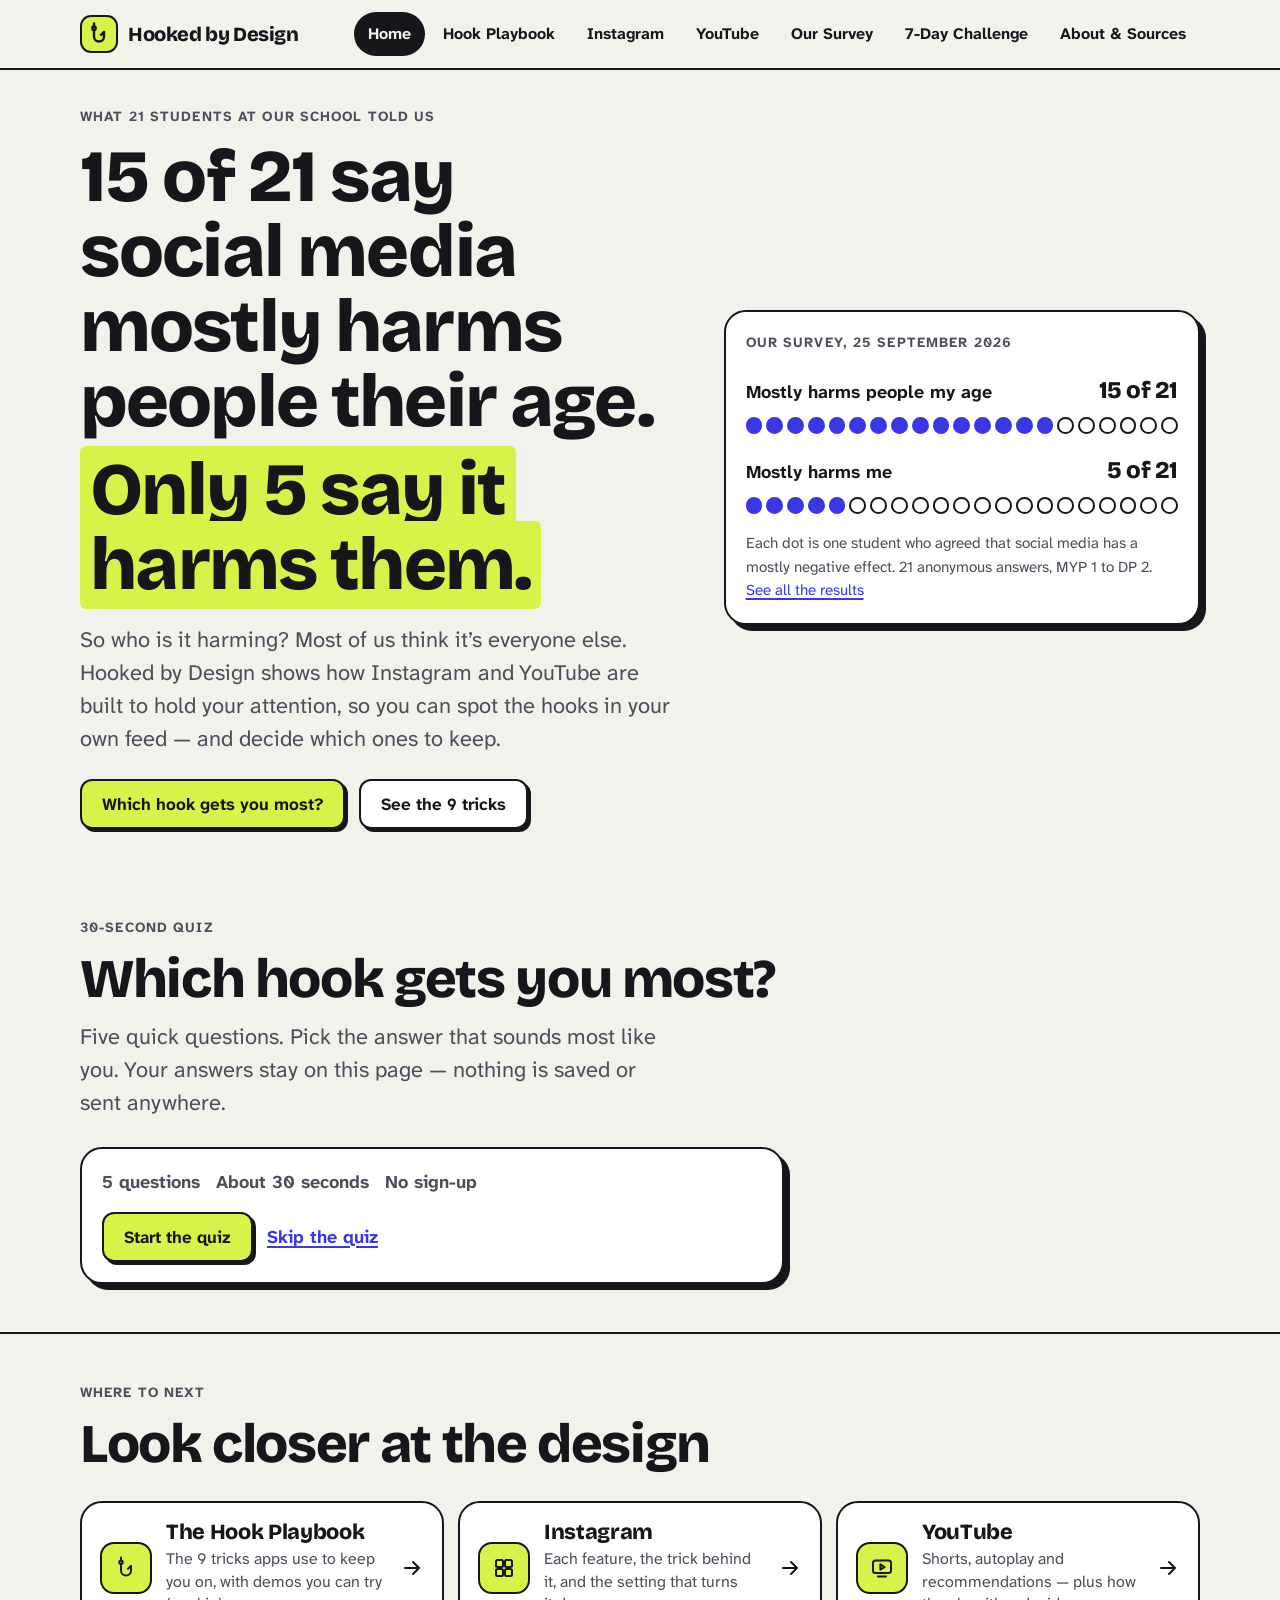
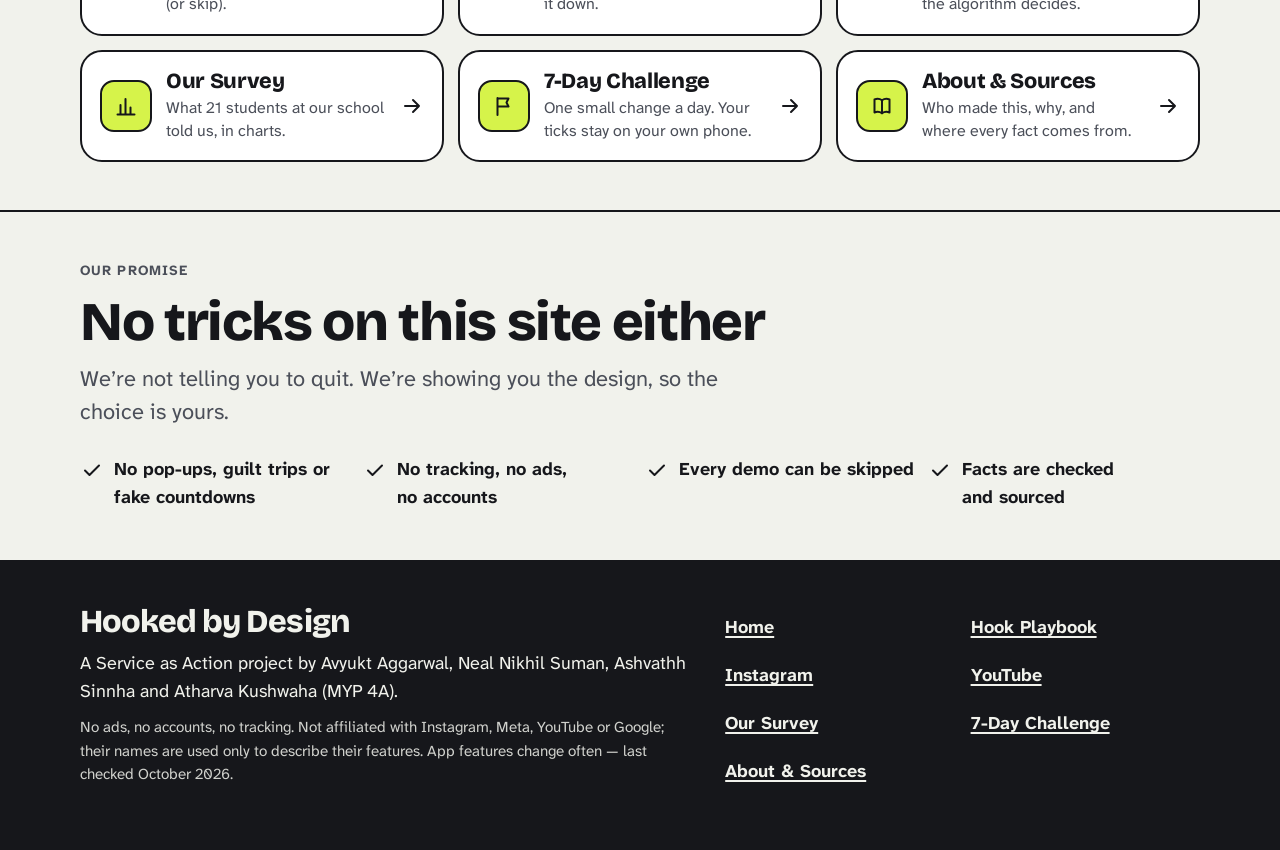
==== index.html @ 10e56df2 "Initial commit" ====
<!doctype html>
<html lang="en" class="no-js">
<head>
<meta charset="utf-8">
<meta name="viewport" content="width=device-width, initial-scale=1">
<title>Hooked by Design — how Instagram and YouTube hold your attention</title>
<meta name="description" content="A student guide to the design tricks in Instagram and YouTube: why they work, and how to switch them off or limit them. A Service as Action project by MYP 4 students.">
<meta property="og:title" content="Hooked by Design">
<meta property="og:description" content="A student guide to the design tricks in Instagram and YouTube: why they work, and how to switch them off or limit them. A Service as Action project by MYP 4 students.">
<meta property="og:type" content="website">
<!-- After publishing, change this to the full address, e.g. https://YOUR-NAME.github.io/hooked-by-design/assets/img/social-card.png -->
<meta property="og:image" content="assets/img/social-card.png">
<meta name="theme-color" content="#f1f2ec" media="(prefers-color-scheme: light)">
<meta name="theme-color" content="#121316" media="(prefers-color-scheme: dark)">
<link rel="icon" href="assets/img/favicon.svg" type="image/svg+xml">
<link rel="preload" href="assets/fonts/bricolage-grotesque.woff2" as="font" type="font/woff2" crossorigin>
<link rel="preload" href="assets/fonts/atkinson-hyperlegible-next.woff2" as="font" type="font/woff2" crossorigin>
<link rel="stylesheet" href="assets/css/style.css">
<script>document.documentElement.classList.replace('no-js', 'js');</script>
<script src="assets/js/site.js" defer></script>
<script src="assets/js/quiz.js" defer></script>
</head>
<body>
<a class="skip-link" href="#main">Skip to content</a>
<svg width="0" height="0" style="position:absolute" aria-hidden="true" focusable="false">
  <symbol id="i-hook" viewBox="0 0 24 24"><path d="M7 1.5v3"/><circle cx="7" cy="6.2" r="1.7"/><path d="M7 7.9v6.6a5 5 0 0 0 10 0V10"/><path d="M17 10l-3 2.8"/></symbol>
  <symbol id="i-dice" viewBox="0 0 24 24"><rect x="3.5" y="3.5" width="17" height="17" rx="4"/><circle cx="8.5" cy="8.5" r="1.4" fill="currentColor" stroke="none"/><circle cx="12" cy="12" r="1.4" fill="currentColor" stroke="none"/><circle cx="15.5" cy="15.5" r="1.4" fill="currentColor" stroke="none"/></symbol>
  <symbol id="i-infinity" viewBox="0 0 24 24"><path d="M12 12c-1.8-2.4-3.4-4-5.5-4a4 4 0 0 0 0 8c2.1 0 3.7-1.6 5.5-4zm0 0c1.8 2.4 3.4 4 5.5 4a4 4 0 0 0 0-8c-2.1 0-3.7 1.6-5.5 4z"/></symbol>
  <symbol id="i-heart" viewBox="0 0 24 24"><path d="M12 20s-8-4.9-8-10.6C4 6.9 5.9 5 8.2 5c1.6 0 3 .9 3.8 2.3C12.8 5.9 14.2 5 15.8 5 18.1 5 20 6.9 20 9.4 20 15.1 12 20 12 20z"/></symbol>
  <symbol id="i-target" viewBox="0 0 24 24"><circle cx="12" cy="12" r="8.5"/><circle cx="12" cy="12" r="4.5"/><circle cx="12" cy="12" r="1.3" fill="currentColor" stroke="none"/></symbol>
  <symbol id="i-bell" viewBox="0 0 24 24"><path d="M6.5 16.5v-5.2a5.5 5.5 0 0 1 11 0v5.2l1.6 2H4.9z"/><path d="M10 21h4"/></symbol>
  <symbol id="i-hourglass" viewBox="0 0 24 24"><path d="M6.5 3.5h11M6.5 20.5h11M8 3.5c0 4.4 8 4.6 8 8.5s-8 4.1-8 8.5M16 3.5c0 4.4-8 4.6-8 8.5s8 4.1 8 8.5"/></symbol>
  <symbol id="i-layers" viewBox="0 0 24 24"><path d="M12 3.5l8.5 4.6L12 12.7 3.5 8.1z"/><path d="M3.5 12.2l8.5 4.6 8.5-4.6"/><path d="M3.5 16.3l8.5 4.6 8.5-4.6"/></symbol>
  <symbol id="i-ring" viewBox="0 0 24 24"><path d="M12 3.5A8.5 8.5 0 1 1 3.5 12"/><circle cx="3.5" cy="12" r="1.6" fill="currentColor" stroke="none"/></symbol>
  <symbol id="i-eye" viewBox="0 0 24 24"><path d="M2.5 12s3.5-6.5 9.5-6.5 9.5 6.5 9.5 6.5-3.5 6.5-9.5 6.5S2.5 12 2.5 12z"/><circle cx="12" cy="12" r="3"/></symbol>
  <symbol id="i-arrow" viewBox="0 0 24 24"><path d="M5 12h14M13 6l6 6-6 6"/></symbol>
  <symbol id="i-arrow-down" viewBox="0 0 24 24"><path d="M12 5v14M6 13l6 6 6-6"/></symbol>
  <symbol id="i-arrow-up" viewBox="0 0 24 24"><path d="M12 19V5M6 11l6-6 6 6"/></symbol>
  <symbol id="i-menu" viewBox="0 0 24 24"><path d="M4 7h16M4 12h16M4 17h16"/></symbol>
  <symbol id="i-check" viewBox="0 0 24 24"><path d="M5 12.5l4.5 4.5L19 7.5"/></symbol>
  <symbol id="i-refresh" viewBox="0 0 24 24"><path d="M19.5 12a7.5 7.5 0 1 1-2.2-5.3"/><path d="M19.5 4.5v4h-4"/></symbol>
  <symbol id="i-play" viewBox="0 0 24 24"><path d="M8 5.5v13l10-6.5z"/></symbol>
  <symbol id="i-pause" viewBox="0 0 24 24"><path d="M9 5.5v13M15 5.5v13"/></symbol>
  <symbol id="i-comment" viewBox="0 0 24 24"><path d="M4.5 5.5h15V16H11l-4.5 3.5V16h-2z"/></symbol>
  <symbol id="i-share" viewBox="0 0 24 24"><circle cx="6.5" cy="12" r="2.5"/><circle cx="17.5" cy="6.5" r="2.5"/><circle cx="17.5" cy="17.5" r="2.5"/><path d="M8.7 10.9l6.6-3.3M8.7 13.1l6.6 3.3"/></symbol>
  <symbol id="i-mail" viewBox="0 0 24 24"><rect x="3.5" y="5.5" width="17" height="13" rx="3"/><path d="M4.5 7.5l7.5 5.5 7.5-5.5"/></symbol>
  <symbol id="i-home" viewBox="0 0 24 24"><path d="M4 11.2L12 4.5l8 6.7V20h-5.2v-5.5H9.2V20H4z"/></symbol>
  <symbol id="i-search" viewBox="0 0 24 24"><circle cx="11" cy="11" r="6.5"/><path d="M16 16l4.5 4.5"/></symbol>
  <symbol id="i-film" viewBox="0 0 24 24"><rect x="5" y="3.5" width="14" height="17" rx="3"/><path d="M10.2 9.2v5.6l4.4-2.8z"/></symbol>
  <symbol id="i-user" viewBox="0 0 24 24"><circle cx="12" cy="8.5" r="3.6"/><path d="M5 20c.8-3.8 3.6-5.6 7-5.6s6.2 1.8 7 5.6"/></symbol>
  <symbol id="i-moon" viewBox="0 0 24 24"><path d="M19.5 14.6A7.6 7.6 0 1 1 9.4 4.5a6.1 6.1 0 0 0 10.1 10.1z"/></symbol>
  <symbol id="i-clock" viewBox="0 0 24 24"><circle cx="12" cy="12" r="8.5"/><path d="M12 7.5V12l3 2"/></symbol>
  <symbol id="i-star" viewBox="0 0 24 24"><path d="M12 3.8l2.5 5.2 5.7.8-4.1 4 1 5.6L12 16.7l-5.1 2.7 1-5.6-4.1-4 5.7-.8z"/></symbol>
  <symbol id="i-tag" viewBox="0 0 24 24"><path d="M3.5 12.5v-8h8l9 9-8 8z"/><circle cx="8" cy="9" r="1.4" fill="currentColor" stroke="none"/></symbol>
  <symbol id="i-empty" viewBox="0 0 24 24"><circle cx="12" cy="12" r="8" stroke-dasharray="2.5 3"/></symbol>
  <symbol id="i-phone" viewBox="0 0 24 24"><rect x="7" y="3" width="10" height="18" rx="2.6"/><path d="M11 17.5h2"/></symbol>
  <symbol id="i-ban" viewBox="0 0 24 24"><circle cx="12" cy="12" r="8.5"/><path d="M6 6l12 12"/></symbol>
  <symbol id="i-grid" viewBox="0 0 24 24"><rect x="4" y="4" width="7" height="7" rx="1.5"/><rect x="13" y="4" width="7" height="7" rx="1.5"/><rect x="4" y="13" width="7" height="7" rx="1.5"/><rect x="13" y="13" width="7" height="7" rx="1.5"/></symbol>
  <symbol id="i-tv" viewBox="0 0 24 24"><rect x="3" y="4.5" width="18" height="12.5" rx="2.5"/><path d="M8 20.5h8"/><path d="M10.4 8.3v5.4l4.3-2.7z"/></symbol>
  <symbol id="i-chart" viewBox="0 0 24 24"><path d="M3.5 20.5h17M6.5 20.5V11M11.5 20.5V5M16.5 20.5v-7"/></symbol>
  <symbol id="i-flag" viewBox="0 0 24 24"><path d="M5.5 21V4M5.5 4.5h11l-2 4 2 4h-11"/></symbol>
  <symbol id="i-book" viewBox="0 0 24 24"><path d="M4.5 5.5c2.5-1 5-1 7.5.8 2.5-1.8 5-1.8 7.5-.8v13c-2.5-1-5-1-7.5.8-2.5-1.8-5-1.8-7.5-.8z"/><path d="M12 6.3v13"/></symbol>
  <symbol id="i-sliders" viewBox="0 0 24 24"><path d="M4 7h10M18 7h2M4 17h4M12 17h8"/><circle cx="16" cy="7" r="2"/><circle cx="10" cy="17" r="2"/></symbol>
  <symbol id="i-people" viewBox="0 0 24 24"><circle cx="9" cy="8.5" r="3.2"/><path d="M3.5 19.5c.6-3.4 2.8-5 5.5-5s4.9 1.6 5.5 5"/><circle cx="16.5" cy="9.5" r="2.6"/><path d="M15.5 14.6c2.6 0 4.4 1.4 5 4.4"/></symbol>
  <symbol id="i-info" viewBox="0 0 24 24"><circle cx="12" cy="12" r="8.5"/><path d="M12 11v5.5M12 7.6v.2"/></symbol>
  <symbol id="i-x" viewBox="0 0 24 24"><path d="M6 6l12 12M18 6L6 18"/></symbol>
  <symbol id="i-calendar" viewBox="0 0 24 24"><rect x="3.5" y="5" width="17" height="15.5" rx="3"/><path d="M3.5 10h17M8 3v4M16 3v4"/></symbol>
  <symbol id="i-ball" viewBox="0 0 24 24"><circle cx="12" cy="12" r="8.5"/><path d="M12 8l3.6 2.6-1.4 4.3H9.8l-1.4-4.3z"/><path d="M12 3.5V8M15.6 10.6l4.5-1.4M14.2 14.9l2.7 3.8M9.8 14.9l-2.7 3.8M8.4 10.6L3.9 9.2"/></symbol>
  <symbol id="i-pad" viewBox="0 0 24 24"><path d="M7 8h10a4 4 0 0 1 3.9 4.9l-.8 3.4a2.5 2.5 0 0 1-4.2 1.2L14 15.5h-4l-1.9 2a2.5 2.5 0 0 1-4.2-1.2l-.8-3.4A4 4 0 0 1 7 8z"/><path d="M8 11v3M6.5 12.5h3"/><circle cx="16" cy="12.5" r="1.1" fill="currentColor" stroke="none"/></symbol>
  <symbol id="i-pan" viewBox="0 0 24 24"><circle cx="10" cy="13" r="6"/><path d="M16 13h5.5"/><path d="M8 6.5c0-1.2 1-1.6 1-2.8M11.5 6.5c0-1.2 1-1.6 1-2.8"/></symbol>
  <symbol id="i-note" viewBox="0 0 24 24"><path d="M9 17.5V6l10-2v11.5"/><circle cx="6.5" cy="17.5" r="2.5"/><circle cx="16.5" cy="15.5" r="2.5"/></symbol>
  <symbol id="i-flask" viewBox="0 0 24 24"><path d="M9 3.5h6M10.2 3.5v6.2L4.8 19.2a1 1 0 0 0 .9 1.3h12.6a1 1 0 0 0 .9-1.3l-5.4-9.5V3.5"/><path d="M7.5 15h9"/></symbol>
  <symbol id="i-smile" viewBox="0 0 24 24"><circle cx="12" cy="12" r="8.5"/><path d="M8.5 14c1 1.5 2.2 2.2 3.5 2.2s2.5-.7 3.5-2.2"/><path d="M9 9.5v.6M15 9.5v.6"/></symbol>
</svg>
<header class="site-header">
  <div class="wrap header-bar">
    <a class="brand" href="index.html">
      <span class="brand-mark"><svg class="icon" aria-hidden="true"><use href="#i-hook"/></svg></span>
      <span>Hooked by Design</span>
    </a>
    <button class="menu-button" type="button" aria-expanded="false" aria-controls="site-nav" data-menu-button>
      <svg class="icon" aria-hidden="true"><use href="#i-menu"/></svg><span data-menu-label>Menu</span>
    </button>
    <nav id="site-nav" class="site-nav" aria-label="Main">
      <ul>
        <li><a href="index.html" aria-current="page">Home <span class="nav-hint">Quiz and our headline finding</span></a></li>
        <li><a href="playbook.html">Hook Playbook <span class="nav-hint">9 tricks, with demos</span></a></li>
        <li><a href="instagram.html">Instagram <span class="nav-hint">Settings, step by step</span></a></li>
        <li><a href="youtube.html">YouTube <span class="nav-hint">Settings and the algorithm</span></a></li>
        <li><a href="survey.html">Our Survey <span class="nav-hint">21 students, in charts</span></a></li>
        <li><a href="challenge.html">7-Day Challenge <span class="nav-hint">One change a day</span></a></li>
        <li><a href="about.html">About &amp; Sources <span class="nav-hint">Who we are, where facts come from</span></a></li>
      </ul>
    </nav>
  </div>
</header>
<main id="main">

  <section class="hero home-hero">
    <div class="wrap hero-grid">
      <div>
        <p class="eyebrow">What 21 students at our school told us</p>
        <h1>15 of 21 say social media mostly harms people their age. <span class="second"><span class="hl">Only 5 say it harms them.</span></span></h1>
        <p class="lede">So who is it harming? Most of us think it’s everyone else. Hooked by Design shows how Instagram and YouTube are built to hold your attention, so you can spot the hooks in your own feed — and decide which ones to keep.</p>
        <div class="btn-row" style="margin-top: 24px">
          <a class="btn btn-primary" href="#quiz">Which hook gets you most?</a>
          <a class="btn" href="playbook.html">See the 9 tricks</a>
        </div>
      </div>

      <figure class="finding card card-pop">
        <p class="eyebrow">Our survey, 25 September 2026</p>
        <div class="finding-row">
          <p class="finding-label"><span>Mostly harms people my age</span> <span class="finding-count">15 of 21</span></p>
          <div class="dots" aria-hidden="true">
            <span class="dot on"></span><span class="dot on"></span><span class="dot on"></span><span class="dot on"></span><span class="dot on"></span><span class="dot on"></span><span class="dot on"></span><span class="dot on"></span><span class="dot on"></span><span class="dot on"></span><span class="dot on"></span><span class="dot on"></span><span class="dot on"></span><span class="dot on"></span><span class="dot on"></span><span class="dot"></span><span class="dot"></span><span class="dot"></span><span class="dot"></span><span class="dot"></span><span class="dot"></span>
          </div>
        </div>
        <div class="finding-row">
          <p class="finding-label"><span>Mostly harms me</span> <span class="finding-count">5 of 21</span></p>
          <div class="dots" aria-hidden="true">
            <span class="dot on"></span><span class="dot on"></span><span class="dot on"></span><span class="dot on"></span><span class="dot on"></span><span class="dot"></span><span class="dot"></span><span class="dot"></span><span class="dot"></span><span class="dot"></span><span class="dot"></span><span class="dot"></span><span class="dot"></span><span class="dot"></span><span class="dot"></span><span class="dot"></span><span class="dot"></span><span class="dot"></span><span class="dot"></span><span class="dot"></span><span class="dot"></span>
          </div>
        </div>
        <figcaption class="finding-cap">Each dot is one student who agreed that social media has a mostly negative effect. 21 anonymous answers, MYP 1 to DP 2. <a href="survey.html">See all the results</a></figcaption>
      </figure>
    </div>
  </section>

  <section class="section" id="quiz" aria-labelledby="quiz-h">
    <div class="wrap">
      <div class="section-head">
        <p class="eyebrow">30-second quiz</p>
        <h2 id="quiz-h">Which hook gets you most?</h2>
        <p class="lede">Five quick questions. Pick the answer that sounds most like you. Your answers stay on this page — nothing is saved or sent anywhere.</p>
      </div>

      <div class="quiz card card-pop" data-quiz>
        <div class="quiz-start" data-quiz-step="start">
          <p class="quiz-meta"><span>5 questions</span><span>About 30 seconds</span><span>No sign-up</span></p>
          <div class="btn-row">
            <button class="btn btn-primary" type="button" data-quiz-start>Start the quiz</button>
            <a class="skip" href="#explore">Skip the quiz</a>
          </div>
        </div>

        <div data-quiz-step="question" hidden>
          <p class="quiz-progress" data-quiz-progress>Question 1 of 5</p>
          <h3 class="quiz-question" data-quiz-question tabindex="-1">Question</h3>
          <div class="quiz-options" data-quiz-options></div>
        </div>

        <div class="quiz-result" data-quiz-step="result" hidden>
          <p class="eyebrow">Your strongest hook</p>
          <h3 class="result-title" data-quiz-result-title tabindex="-1">Result</h3>
          <p data-quiz-result-text></p>
          <p class="muted small" data-quiz-runner-up></p>
          <div class="result-actions">
            <a class="btn btn-primary" href="playbook.html" data-quiz-read>Read about this hook</a>
            <a class="btn" href="playbook.html" data-quiz-fix>Turn it down</a>
            <button class="btn btn-small" type="button" data-quiz-restart>Take it again</button>
          </div>
          <p class="small muted">Everyone gets pulled by something — that’s what the design is for. This quiz isn’t a diagnosis, just a place to start.</p>
        </div>

        <p class="noscript-note">The quiz needs JavaScript switched on. You can still <a href="playbook.html">read about all 9 hooks</a>.</p>
      </div>
    </div>
  </section>

  <section class="section" id="explore" aria-labelledby="explore-h">
    <div class="wrap">
      <div class="section-head">
        <p class="eyebrow">Where to next</p>
        <h2 id="explore-h">Look closer at the design</h2>
      </div>
      <ul class="routes">
        <li>
          <a class="route" href="playbook.html">
            <span class="route-icon"><svg class="icon" aria-hidden="true"><use href="#i-hook"/></svg></span>
            <span class="route-title">The Hook Playbook</span>
            <span class="route-desc">The 9 tricks apps use to keep you on, with demos you can try (or skip).</span>
            <svg class="icon route-go" aria-hidden="true"><use href="#i-arrow"/></svg>
          </a>
        </li>
        <li>
          <a class="route" href="instagram.html">
            <span class="route-icon"><svg class="icon" aria-hidden="true"><use href="#i-grid"/></svg></span>
            <span class="route-title">Instagram</span>
            <span class="route-desc">Each feature, the trick behind it, and the setting that turns it down.</span>
            <svg class="icon route-go" aria-hidden="true"><use href="#i-arrow"/></svg>
          </a>
        </li>
        <li>
          <a class="route" href="youtube.html">
            <span class="route-icon"><svg class="icon" aria-hidden="true"><use href="#i-tv"/></svg></span>
            <span class="route-title">YouTube</span>
            <span class="route-desc">Shorts, autoplay and recommendations — plus how the algorithm decides.</span>
            <svg class="icon route-go" aria-hidden="true"><use href="#i-arrow"/></svg>
          </a>
        </li>
        <li>
          <a class="route" href="survey.html">
            <span class="route-icon"><svg class="icon" aria-hidden="true"><use href="#i-chart"/></svg></span>
            <span class="route-title">Our Survey</span>
            <span class="route-desc">What 21 students at our school told us, in charts.</span>
            <svg class="icon route-go" aria-hidden="true"><use href="#i-arrow"/></svg>
          </a>
        </li>
        <li>
          <a class="route" href="challenge.html">
            <span class="route-icon"><svg class="icon" aria-hidden="true"><use href="#i-flag"/></svg></span>
            <span class="route-title">7-Day Challenge</span>
            <span class="route-desc">One small change a day. Your ticks stay on your own phone.</span>
            <svg class="icon route-go" aria-hidden="true"><use href="#i-arrow"/></svg>
          </a>
        </li>
        <li>
          <a class="route" href="about.html">
            <span class="route-icon"><svg class="icon" aria-hidden="true"><use href="#i-book"/></svg></span>
            <span class="route-title">About &amp; Sources</span>
            <span class="route-desc">Who made this, why, and where every fact comes from.</span>
            <svg class="icon route-go" aria-hidden="true"><use href="#i-arrow"/></svg>
          </a>
        </li>
      </ul>
    </div>
  </section>

  <section class="section" aria-labelledby="promise-h">
    <div class="wrap">
      <div class="section-head">
        <p class="eyebrow">Our promise</p>
        <h2 id="promise-h">No tricks on this site either</h2>
        <p class="lede">We’re not telling you to quit. We’re showing you the design, so the choice is yours.</p>
      </div>
      <ul class="promise-list">
        <li><svg class="icon" aria-hidden="true"><use href="#i-check"/></svg>No pop-ups, guilt trips or fake countdowns</li>
        <li><svg class="icon" aria-hidden="true"><use href="#i-check"/></svg>No tracking, no ads, no accounts</li>
        <li><svg class="icon" aria-hidden="true"><use href="#i-check"/></svg>Every demo can be skipped</li>
        <li><svg class="icon" aria-hidden="true"><use href="#i-check"/></svg>Facts are checked and sourced</li>
      </ul>
    </div>
  </section>

</main>
<footer class="site-footer">
  <div class="wrap footer-grid">
    <div>
      <p class="footer-brand">Hooked by Design</p>
      <p>A Service as Action project by Avyukt Aggarwal, Neal Nikhil Suman, Ashvathh Sinnha and Atharva Kushwaha (MYP 4A).</p>
      <p class="footer-small">No ads, no accounts, no tracking. Not affiliated with Instagram, Meta, YouTube or Google; their names are used only to describe their features. App features change often &mdash; last checked October 2026.</p>
    </div>
    <nav aria-label="Footer">
      <ul class="footer-links">
          <li><a href="index.html">Home</a></li>
          <li><a href="playbook.html">Hook Playbook</a></li>
          <li><a href="instagram.html">Instagram</a></li>
          <li><a href="youtube.html">YouTube</a></li>
          <li><a href="survey.html">Our Survey</a></li>
          <li><a href="challenge.html">7-Day Challenge</a></li>
          <li><a href="about.html">About &amp; Sources</a></li>
      </ul>
    </nav>
  </div>
</footer>
</body>
</html>
---- assets/css/style.css ----
/* ==========================================================================
   Hooked by Design — stylesheet
   Mobile-first. Light and dark themes follow the phone's setting.
   No external requests: fonts are self-hosted in assets/fonts.
   ========================================================================== */

@font-face {
  font-family: "Bricolage Grotesque";
  src: url("../fonts/bricolage-grotesque.woff2") format("woff2");
  font-weight: 200 800;
  font-style: normal;
  font-display: swap;
}

@font-face {
  font-family: "Atkinson Hyperlegible Next";
  src: url("../fonts/atkinson-hyperlegible-next.woff2") format("woff2");
  font-weight: 200 800;
  font-style: normal;
  font-display: swap;
}

/* ---------- Design tokens ---------- */

:root {
  --paper: #f1f2ec;
  --card: #ffffff;
  --sunk: #e5e7de;
  --ink: #16171b;
  --ink-2: #4b4f59;
  --line: #16171b;
  --hair: #cfd2c6;
  --lime: #d6f34a;
  --on-lime: #16171b;
  --blue: #3b37e6;
  --on-blue: #ffffff;
  --blue-soft: #e3e2ff;
  --grey: #9ea2ac;
  --shadow: #16171b;
  --focus: #3b37e6;

  /* Mock-up palette: our own colours, not the apps' brand colours */
  --m1: #cfcbff;
  --m2: #bfe9cf;
  --m3: #ffd3b8;
  --m4: #c2e0ff;
  --m5: #e6f6a0;
  --m6: #ffcadd;

  --r-sm: 8px;
  --r: 14px;
  --r-lg: 22px;
  --r-xl: 30px;

  --display: "Bricolage Grotesque", "Avenir Next", "Segoe UI", system-ui, sans-serif;
  --body: "Atkinson Hyperlegible Next", "Atkinson Hyperlegible", system-ui, -apple-system, "Segoe UI", sans-serif;

  color-scheme: light dark;
}

@media (prefers-color-scheme: dark) {
  :root {
    --paper: #121316;
    --card: #1d1f24;
    --sunk: #0b0c0e;
    --ink: #eef0e8;
    --ink-2: #b7bac3;
    --line: #eef0e8;
    --hair: #353841;
    --blue: #9491ff;
    --on-blue: #121316;
    --blue-soft: #282752;
    --grey: #70747e;
    --shadow: #d6f34a;
    --focus: #c3c1ff;

    --m1: #4c4899;
    --m2: #2d6a48;
    --m3: #8c4b2b;
    --m4: #2b5987;
    --m5: #5d6c1a;
    --m6: #873759;
  }
}

/* ---------- Base ---------- */

*,
*::before,
*::after {
  box-sizing: border-box;
}

html {
  -webkit-text-size-adjust: 100%;
  text-size-adjust: 100%;
  scroll-padding-top: 16px;
}

@media (prefers-reduced-motion: no-preference) {
  html {
    scroll-behavior: smooth;
  }
}

body {
  margin: 0;
  background: var(--paper);
  color: var(--ink);
  font-family: var(--body);
  font-size: 1.125rem;
  line-height: 1.55;
  -webkit-font-smoothing: antialiased;
  overflow-wrap: break-word;
}

img,
svg {
  display: block;
  max-width: 100%;
}

svg {
  flex-shrink: 0;
}

h2 {
  font-size: 1.75rem;
}

.nowrap {
  white-space: nowrap;
}

h1,
h2,
h3,
h4 {
  font-family: var(--display);
  font-weight: 800;
  line-height: 1.04;
  letter-spacing: -0.025em;
  margin: 0;
  text-wrap: balance;
}

p,
ul,
ol,
dl,
dd,
figure,
blockquote {
  margin: 0;
}

p,
li,
dd {
  text-wrap: pretty;
}

a {
  color: var(--blue);
  text-decoration-thickness: 2px;
  text-underline-offset: 0.18em;
}

a:hover {
  text-decoration-thickness: 3px;
}

strong {
  font-weight: 700;
}

:focus-visible {
  outline: 3px solid var(--focus);
  outline-offset: 3px;
}

button {
  font: inherit;
  color: inherit;
}

[hidden] {
  display: none !important;
}

.icon {
  width: 24px;
  height: 24px;
  fill: none;
  stroke: currentColor;
  stroke-width: 2;
  stroke-linecap: round;
  stroke-linejoin: round;
}

.icon-sm {
  width: 18px;
  height: 18px;
}

.icon-lg {
  width: 32px;
  height: 32px;
}

.visually-hidden {
  position: absolute !important;
  width: 1px;
  height: 1px;
  padding: 0;
  margin: -1px;
  overflow: hidden;
  clip: rect(0 0 0 0);
  white-space: nowrap;
  border: 0;
}

.skip-link {
  position: absolute;
  left: 12px;
  top: -120px;
  z-index: 100;
  background: var(--lime);
  color: var(--on-lime);
  padding: 12px 16px;
  border: 2px solid var(--line);
  border-radius: var(--r-sm);
  font-weight: 700;
}

.skip-link:focus {
  top: 12px;
}

.wrap {
  width: min(100% - 32px, 1120px);
  margin-inline: auto;
}

.prose {
  max-width: 42rem;
}

.stack > * + * {
  margin-top: var(--gap, 1rem);
}

.muted {
  color: var(--ink-2);
}

.small {
  font-size: 0.95rem;
}

.eyebrow {
  font-family: var(--body);
  font-size: 0.875rem;
  font-weight: 700;
  letter-spacing: 0.08em;
  text-transform: uppercase;
  color: var(--ink-2);
}

.hl {
  background: var(--lime);
  color: var(--on-lime);
  padding: 0 0.14em;
  border-radius: 6px;
  -webkit-box-decoration-break: clone;
  box-decoration-break: clone;
}

.lede {
  font-size: clamp(1.15rem, 2.6vw, 1.375rem);
  line-height: 1.5;
  color: var(--ink-2);
  max-width: 40rem;
}

/* ---------- Header and navigation ---------- */

.site-header {
  background: var(--paper);
  border-bottom: 2px solid var(--line);
}

.header-bar {
  display: flex;
  flex-wrap: wrap;
  align-items: center;
  justify-content: space-between;
  gap: 8px 16px;
  min-height: 68px;
  padding-block: 10px;
}

.brand {
  display: inline-flex;
  align-items: center;
  gap: 10px;
  color: var(--ink);
  text-decoration: none;
  font-family: var(--display);
  font-weight: 800;
  font-size: 1.25rem;
  letter-spacing: -0.02em;
  min-height: 44px;
}

.brand:hover {
  text-decoration: none;
}

.brand-mark {
  width: 38px;
  height: 38px;
  border: 2px solid var(--line);
  border-radius: 11px;
  background: var(--lime);
  color: var(--on-lime);
  display: grid;
  place-items: center;
}

.brand-mark .icon {
  width: 24px;
  height: 24px;
  stroke-width: 2.4;
}

.menu-button {
  display: inline-flex;
  align-items: center;
  gap: 8px;
  min-height: 44px;
  padding: 8px 16px 8px 12px;
  border: 2px solid var(--line);
  border-radius: 999px;
  background: var(--card);
  color: var(--ink);
  font-weight: 700;
  cursor: pointer;
}

.menu-button[aria-expanded="true"] {
  background: var(--lime);
  color: var(--on-lime);
}

.no-js .menu-button {
  display: none;
}

.site-nav {
  flex-basis: 100%;
}

.js .site-nav {
  display: none;
}

.js .site-nav.is-open {
  display: block;
}

.site-nav ul {
  list-style: none;
  padding: 8px 0 12px;
  margin: 0;
  display: grid;
  gap: 6px;
}

.site-nav a {
  display: flex;
  align-items: center;
  justify-content: space-between;
  gap: 12px;
  min-height: 52px;
  padding: 10px 14px;
  border: 2px solid var(--line);
  border-radius: var(--r);
  background: var(--card);
  color: var(--ink);
  text-decoration: none;
  font-weight: 700;
  font-size: 1.125rem;
}

.site-nav a:hover {
  background: var(--lime);
  color: var(--on-lime);
}

.site-nav a[aria-current="page"] {
  background: var(--ink);
  color: var(--paper);
}

.nav-hint {
  font-weight: 400;
  font-size: 0.9rem;
  color: inherit;
  opacity: 0.8;
  text-align: right;
}

@media (min-width: 1140px) {
  .header-bar {
    flex-wrap: nowrap;
  }

  .menu-button {
    display: none;
  }

  .site-nav,
  .js .site-nav {
    display: block;
    flex-basis: auto;
  }

  .site-nav ul {
    display: flex;
    gap: 4px;
    padding: 0;
  }

  .site-nav a {
    min-height: 44px;
    padding: 8px 12px;
    border-color: transparent;
    background: transparent;
    font-size: 1rem;
    border-radius: 999px;
  }

  .site-nav a:hover {
    border-color: var(--line);
  }

  .nav-hint {
    display: none;
  }
}

/* ---------- Buttons, chips, links ---------- */

.btn {
  display: inline-flex;
  align-items: center;
  justify-content: center;
  gap: 10px;
  min-height: 50px;
  padding: 10px 20px;
  border: 2px solid var(--line);
  border-radius: 12px;
  background: var(--card);
  color: var(--ink);
  font-family: var(--body);
  font-weight: 700;
  font-size: 1.0625rem;
  line-height: 1.2;
  text-align: center;
  text-decoration: none;
  cursor: pointer;
  box-shadow: 3px 3px 0 var(--shadow);
  transition: transform 0.12s ease, box-shadow 0.12s ease, background-color 0.12s ease;
}

.btn:hover {
  transform: translate(-1px, -1px);
  box-shadow: 4px 4px 0 var(--shadow);
  text-decoration: none;
}

.btn:active {
  transform: translate(2px, 2px);
  box-shadow: 1px 1px 0 var(--shadow);
}

.btn-primary {
  background: var(--lime);
  color: var(--on-lime);
}

.btn-blue {
  background: var(--blue);
  color: var(--on-blue);
}

.btn-small {
  min-height: 44px;
  padding: 8px 14px;
  font-size: 1rem;
}

.btn[disabled],
.btn[aria-disabled="true"] {
  opacity: 0.5;
  cursor: not-allowed;
  transform: none;
  box-shadow: none;
}

.btn-row {
  display: flex;
  flex-wrap: wrap;
  align-items: center;
  gap: 12px 14px;
}

.text-link {
  font-weight: 700;
  display: inline-flex;
  align-items: center;
  gap: 6px;
  min-height: 44px;
}

.chips {
  list-style: none;
  padding: 0;
  display: flex;
  flex-wrap: wrap;
  gap: 8px;
}

.chip {
  display: inline-flex;
  align-items: center;
  gap: 6px;
  min-height: 36px;
  padding: 4px 12px 4px 6px;
  border: 2px solid var(--line);
  border-radius: 999px;
  background: var(--blue-soft);
  color: var(--ink);
  font-weight: 700;
  font-size: 0.95rem;
  text-decoration: none;
  line-height: 1.2;
}

a.chip:hover {
  background: var(--lime);
  color: var(--on-lime);
}

.chip-num {
  display: inline-grid;
  place-items: center;
  min-width: 26px;
  height: 26px;
  padding: 0 4px;
  border-radius: 999px;
  background: var(--ink);
  color: var(--paper);
  font-family: var(--display);
  font-size: 0.8rem;
  font-weight: 800;
}

/* ---------- Layout blocks ---------- */

.hero {
  padding: 36px 0 40px;
}

.page-hero {
  padding: 36px 0 32px;
  border-bottom: 2px solid var(--line);
}

.page-hero h1 {
  font-size: clamp(2.5rem, 10vw, 5rem);
  margin: 10px 0 16px;
}

.section {
  padding: 48px 0;
}

.section + .section {
  border-top: 2px solid var(--line);
}

.section-head {
  display: grid;
  gap: 12px;
  margin-bottom: 28px;
  max-width: 46rem;
}

.section-head h2,
.section-title {
  font-size: clamp(2rem, 7.5vw, 3.4rem);
}

h3 {
  font-size: 1.5rem;
  letter-spacing: -0.015em;
  line-height: 1.12;
}

.card {
  background: var(--card);
  border: 2px solid var(--line);
  border-radius: var(--r-lg);
  padding: 20px;
}

.card-pop {
  box-shadow: 6px 6px 0 var(--shadow);
}

.grid {
  display: grid;
  gap: 16px;
  grid-template-columns: repeat(auto-fit, minmax(min(300px, 100%), 1fr));
}

.grid-tight {
  gap: 12px;
}

.note {
  border: 2px dashed var(--blue);
  border-radius: var(--r);
  padding: 14px 16px;
  background: var(--blue-soft);
}

.note-label {
  display: block;
  font-weight: 800;
  color: var(--blue);
  font-size: 0.85rem;
  text-transform: uppercase;
  letter-spacing: 0.07em;
  margin-bottom: 4px;
}

@media (prefers-color-scheme: dark) {
  .note {
    background: transparent;
  }
}

.callout {
  border: 2px solid var(--line);
  border-radius: var(--r-lg);
  padding: 20px;
  background: var(--lime);
  color: var(--on-lime);
}

.callout a {
  color: var(--on-lime);
}

.callout .btn {
  color: var(--ink);
}

/* ---------- Home: hero finding ---------- */

.home-hero h1 {
  font-size: clamp(2.15rem, 8.6vw, 4.6rem);
  line-height: 1.02;
  margin: 12px 0 20px;
  max-width: 17ch;
}

.home-hero h1 .second {
  display: block;
  margin-top: 0.18em;
}

.hero-grid {
  display: grid;
  grid-template-columns: minmax(0, 1fr);
  gap: 32px;
}

@media (min-width: 960px) {
  .hero-grid {
    grid-template-columns: minmax(0, 1.25fr) minmax(0, 1fr);
    align-items: center;
    gap: 48px;
  }
}

.finding {
  display: grid;
  gap: 18px;
}

.finding-row {
  display: grid;
  gap: 8px;
}

.finding-label {
  display: flex;
  justify-content: space-between;
  align-items: baseline;
  gap: 12px;
  font-weight: 700;
}

.finding-count {
  font-family: var(--display);
  font-weight: 800;
  font-size: 1.5rem;
  letter-spacing: -0.02em;
  white-space: nowrap;
}

.dots {
  display: grid;
  grid-template-columns: repeat(21, minmax(0, 1fr));
  gap: 4px;
}

.dots-20 {
  grid-template-columns: repeat(20, minmax(0, 1fr));
}

.dot {
  aspect-ratio: 1;
  border-radius: 50%;
  border: 2px solid var(--line);
  background: transparent;
}

.dot.on {
  background: var(--blue);
  border-color: var(--blue);
}

.finding-cap {
  font-size: 0.95rem;
  color: var(--ink-2);
}

/* ---------- Home: quiz ---------- */

.quiz {
  max-width: 44rem;
}

.quiz [hidden] {
  display: none !important;
}

.quiz-start {
  display: grid;
  gap: 16px;
}

.quiz-meta {
  display: flex;
  flex-wrap: wrap;
  gap: 8px 16px;
  color: var(--ink-2);
  font-weight: 700;
}

.quiz-progress {
  font-weight: 700;
  color: var(--ink-2);
  margin-bottom: 10px;
}

.quiz-question {
  font-size: clamp(1.5rem, 5.5vw, 2rem);
  margin-bottom: 18px;
}

.quiz-question:focus {
  outline: none;
}

.quiz-options {
  display: grid;
  gap: 10px;
}

.option {
  display: flex;
  align-items: center;
  gap: 12px;
  width: 100%;
  min-height: 58px;
  padding: 12px 16px;
  border: 2px solid var(--line);
  border-radius: 14px;
  background: var(--paper);
  color: var(--ink);
  font-weight: 700;
  font-size: 1.0625rem;
  line-height: 1.3;
  text-align: left;
  cursor: pointer;
}

.option:hover {
  background: var(--lime);
  color: var(--on-lime);
}

.option-key {
  display: inline-grid;
  place-items: center;
  width: 30px;
  height: 30px;
  flex: none;
  border: 2px solid currentColor;
  border-radius: 8px;
  font-family: var(--display);
  font-weight: 800;
  font-size: 0.95rem;
}

.quiz-result {
  display: grid;
  gap: 14px;
}

.result-title {
  font-size: clamp(2rem, 8vw, 3rem);
}

.result-title:focus {
  outline: none;
}

.result-actions {
  display: grid;
  gap: 10px;
}

@media (min-width: 560px) {
  .result-actions {
    display: flex;
    flex-wrap: wrap;
  }
}

/* ---------- Home: routes ---------- */

.routes {
  list-style: none;
  padding: 0;
  display: grid;
  gap: 14px;
  grid-template-columns: repeat(auto-fit, minmax(min(300px, 100%), 1fr));
}

.route {
  display: grid;
  grid-template-columns: auto 1fr auto;
  align-items: center;
  gap: 4px 14px;
  height: 100%;
  padding: 18px;
  border: 2px solid var(--line);
  border-radius: var(--r-lg);
  background: var(--card);
  color: var(--ink);
  text-decoration: none;
  transition: transform 0.12s ease, box-shadow 0.12s ease;
}

.route:hover {
  transform: translate(-2px, -2px);
  box-shadow: 5px 5px 0 var(--shadow);
  text-decoration: none;
}

.route-icon {
  grid-row: span 2;
  width: 52px;
  height: 52px;
  border: 2px solid var(--line);
  border-radius: 14px;
  display: grid;
  place-items: center;
  background: var(--lime);
  color: var(--on-lime);
}

.route-title {
  font-family: var(--display);
  font-weight: 800;
  font-size: 1.35rem;
  letter-spacing: -0.015em;
  line-height: 1.1;
}

.route-desc {
  grid-column: 2;
  color: var(--ink-2);
  font-size: 1rem;
  line-height: 1.4;
}

.route-go {
  grid-column: 3;
  grid-row: 1 / span 2;
}

.promise-list {
  list-style: none;
  padding: 0;
  display: grid;
  gap: 10px;
  grid-template-columns: repeat(auto-fit, minmax(min(240px, 100%), 1fr));
}

.promise-list li {
  display: flex;
  gap: 10px;
  align-items: flex-start;
  font-weight: 700;
}

.promise-list .icon {
  margin-top: 2px;
}

/* ---------- Playbook ---------- */

.jump {
  list-style: none;
  padding: 0;
  display: flex;
  flex-wrap: wrap;
  gap: 8px;
}

.hooks {
  display: grid;
  gap: 18px;
  grid-template-columns: repeat(auto-fit, minmax(min(340px, 100%), 1fr));
}

.hook {
  display: grid;
  gap: 14px;
  align-content: start;
  scroll-margin-top: 16px;
}

.hook-head {
  display: flex;
  align-items: center;
  gap: 12px;
}

.hook-num {
  font-family: var(--display);
  font-weight: 800;
  font-size: 2.6rem;
  line-height: 1;
  letter-spacing: -0.04em;
}

.hook-badge {
  width: 48px;
  height: 48px;
  border: 2px solid var(--line);
  border-radius: 14px;
  display: grid;
  place-items: center;
  background: var(--lime);
  color: var(--on-lime);
  margin-left: auto;
}

.hook h3 {
  font-size: 1.75rem;
}

.hook-plain {
  font-size: 1.125rem;
}

.hook-meta {
  display: grid;
  gap: 10px;
  padding-top: 14px;
  border-top: 2px dashed var(--hair);
}

.hook-meta dt {
  font-weight: 800;
  font-size: 0.85rem;
  text-transform: uppercase;
  letter-spacing: 0.07em;
  color: var(--ink-2);
}

.hook-meta dd {
  font-size: 1.0625rem;
}

.hook-links {
  display: flex;
  flex-wrap: wrap;
  gap: 4px 18px;
}

.business {
  display: grid;
  gap: 10px;
}

.loop {
  list-style: none;
  padding: 0;
  display: grid;
  grid-template-columns: minmax(0, 1fr);
  gap: 10px;
  counter-reset: loop;
}

@media (min-width: 760px) {
  .loop {
    grid-template-columns: repeat(4, minmax(0, 1fr));
  }
}

.loop li {
  border: 2px solid var(--line);
  border-radius: var(--r);
  padding: 12px 14px;
  background: var(--card);
  font-weight: 700;
  position: relative;
}

.loop li span {
  display: block;
  font-weight: 400;
  color: var(--ink-2);
  font-size: 0.98rem;
}

/* ---------- Demos ---------- */

.demo {
  border: 2px solid var(--line);
  border-radius: var(--r-xl);
  background: var(--card);
  padding: 20px;
  scroll-margin-top: 16px;
}

.demo + .demo {
  margin-top: 24px;
}

.demo-head {
  display: grid;
  gap: 8px;
  margin-bottom: 18px;
}

.demo-tag {
  display: inline-flex;
  align-items: center;
  gap: 8px;
  font-weight: 800;
  font-size: 0.85rem;
  letter-spacing: 0.07em;
  text-transform: uppercase;
  color: var(--blue);
}

.demo-head h3 {
  font-size: clamp(1.6rem, 6vw, 2.2rem);
}

.demo-top {
  display: flex;
  flex-wrap: wrap;
  justify-content: space-between;
  align-items: center;
  gap: 6px 16px;
}

.skip {
  font-weight: 700;
  display: inline-flex;
  align-items: center;
  min-height: 44px;
}

.demo-body {
  display: grid;
  grid-template-columns: minmax(0, 1fr);
  gap: 18px;
}

@media (min-width: 860px) {
  .demo-body {
    grid-template-columns: minmax(0, 360px) minmax(0, 1fr);
    align-items: start;
    gap: 28px;
  }
}

@media (min-width: 860px) {
  .demo-body-wide {
    grid-template-columns: minmax(0, 520px) minmax(0, 1fr);
  }
}

.demo-panel {
  display: grid;
  gap: 14px;
  align-content: start;
}

.demo-stats {
  display: flex;
  flex-wrap: wrap;
  gap: 10px;
}

.stat {
  border: 2px solid var(--line);
  border-radius: var(--r);
  padding: 8px 14px;
  background: var(--paper);
  min-width: 120px;
}

.stat-num {
  display: block;
  font-family: var(--display);
  font-weight: 800;
  font-size: 2rem;
  line-height: 1.05;
  font-variant-numeric: tabular-nums;
}

.stat-label {
  display: block;
  font-size: 0.9rem;
  font-weight: 700;
  color: var(--ink-2);
}

.status {
  font-weight: 700;
  min-height: 1.55em;
}

.no-js .demo-stage,
.no-js .demo-panel .btn-row {
  display: none;
}

.js .noscript-note {
  display: none;
}

.reveal {
  margin-top: 20px;
  padding: 18px;
  border: 2px solid var(--line);
  border-radius: var(--r-lg);
  background: var(--lime);
  color: var(--on-lime);
  display: grid;
  gap: 10px;
}

.reveal:focus {
  outline: 3px solid var(--focus);
  outline-offset: 3px;
}

.reveal a {
  color: var(--on-lime);
}

.reveal-label {
  font-weight: 800;
  font-size: 0.85rem;
  text-transform: uppercase;
  letter-spacing: 0.07em;
}

.reveal h4 {
  font-size: 1.6rem;
}

.js .reveal:not(.is-shown) {
  display: none;
}

/* Demo 1: endless feed */
.f-screen {
  display: flex;
  flex-direction: column;
}

.f-hud {
  display: flex;
  justify-content: space-between;
  gap: 8px;
  padding: 10px 14px;
  border-bottom: 2px solid var(--line);
  background: var(--card);
  font-size: 0.85rem;
  font-weight: 700;
  font-variant-numeric: tabular-nums;
}

.f-hud b {
  font-family: var(--display);
  font-size: 1.05rem;
}

.f-feed {
  position: relative;
  flex: 1;
  min-height: 0;
  overflow-y: hidden;
  background: var(--paper);
}

.f-feed.is-live {
  overflow-y: auto;
}

.f-feed:focus-visible {
  outline-offset: -4px;
}

.f-dock {
  padding: 10px;
  border-top: 2px solid var(--line);
  background: var(--card);
  display: flex;
  justify-content: center;
}

.f-post {
  background: var(--card);
  border-bottom: 2px solid var(--line);
  padding-bottom: 10px;
}

.f-head {
  display: flex;
  align-items: center;
  gap: 8px;
  padding: 10px 12px;
  font-weight: 700;
  font-size: 0.9rem;
}

.f-tag {
  margin-left: auto;
  font-size: 0.72rem;
  font-weight: 800;
  letter-spacing: 0.05em;
  text-transform: uppercase;
  color: var(--blue);
}

.f-img {
  aspect-ratio: 1 / 1;
  position: relative;
  overflow: hidden;
  border-block: 2px solid var(--line);
}

.f-img i {
  position: absolute;
  display: block;
  border: 2px solid var(--line);
}

.f-cap {
  padding: 4px 12px 0;
  font-size: 0.92rem;
  line-height: 1.35;
}

.f-caughtup {
  display: grid;
  justify-items: center;
  gap: 6px;
  padding: 26px 16px 22px;
  text-align: center;
  background: var(--card);
  border-bottom: 2px solid var(--line);
}

.f-caughtup .tick {
  width: 48px;
  height: 48px;
  border-radius: 50%;
  border: 2px solid var(--line);
  background: var(--lime);
  color: var(--on-lime);
  display: grid;
  place-items: center;
}

.f-caughtup b {
  font-family: var(--display);
  font-size: 1.15rem;
}

.f-caughtup span {
  font-size: 0.88rem;
  color: var(--ink-2);
}

.f-suggest {
  padding: 12px 12px 8px;
  font-weight: 800;
  font-size: 0.95rem;
  background: var(--paper);
}

.screen-cover {
  position: absolute;
  inset: 0;
  z-index: 6;
  display: grid;
  place-content: center;
  justify-items: center;
  gap: 14px;
  padding: 20px;
  text-align: center;
  background: var(--paper);
}

.screen-cover[hidden] {
  display: none;
}

.cover-title {
  font-family: var(--display);
  font-weight: 800;
  font-size: 1.35rem;
}

/* Demo 2: autoplay */
.player-wrap {
  width: 100%;
  max-width: 520px;
  margin-inline: auto;
  border: 2px solid var(--line);
  border-radius: var(--r-lg);
  overflow: hidden;
  background: var(--card);
  box-shadow: 6px 6px 0 var(--shadow);
}

.player {
  position: relative;
  aspect-ratio: 16 / 9;
  background: var(--m4);
  border-bottom: 2px solid var(--line);
  overflow: hidden;
}

.player-scene,
.player-scene::before,
.player-scene::after {
  position: absolute;
}

.player-scene {
  inset: 0;
}

.player-scene::before {
  content: "";
  width: 30%;
  aspect-ratio: 1;
  left: 10%;
  top: 16%;
  border-radius: 50%;
  background: var(--m5);
  border: 2px solid var(--line);
}

.player-scene::after {
  content: "";
  width: 44%;
  height: 34%;
  right: 9%;
  bottom: 20%;
  background: var(--card);
  border: 2px solid var(--line);
  clip-path: polygon(0 50%, 100% 0, 72% 100%, 52% 62%);
}

.player.is-next {
  background: var(--m2);
}

.player.is-next .player-scene::before {
  background: var(--m3);
  left: auto;
  right: 12%;
}

.player.is-next .player-scene::after {
  left: 8%;
  right: auto;
  transform: scaleX(-1);
}

.player-progress {
  position: absolute;
  left: 0;
  right: 0;
  bottom: 0;
  height: 8px;
  background: var(--card);
  border-top: 2px solid var(--line);
  z-index: 2;
}

.player-progress span {
  display: block;
  height: 100%;
  width: 92%;
  background: var(--blue);
}

.player-meta {
  padding: 12px 16px 14px;
}

.player-title {
  font-weight: 800;
  font-size: 1.1rem;
  line-height: 1.3;
}

.ap-overlay {
  position: absolute;
  inset: 0;
  z-index: 3;
  display: grid;
  align-content: center;
  gap: 12px;
  padding: 14px;
  background: rgba(22, 23, 27, 0.86);
  color: #f1f2ec;
}

.ap-overlay[hidden] {
  display: none;
}

.ap-next {
  display: flex;
  align-items: center;
  gap: 12px;
}

.ap-ring {
  position: relative;
  width: 56px;
  height: 56px;
  flex: none;
}

.ap-ring svg {
  width: 56px;
  height: 56px;
  transform: rotate(-90deg);
}

.ap-ring circle {
  fill: none;
  stroke-width: 5;
}

.ap-ring-bg {
  stroke: rgba(241, 242, 236, 0.25);
}

.ap-ring-fg {
  stroke: #d6f34a;
  stroke-dasharray: 125.66;
  stroke-dashoffset: 0;
}

.ap-ring span {
  position: absolute;
  inset: 0;
  display: grid;
  place-items: center;
  font-family: var(--display);
  font-weight: 800;
  font-size: 1.3rem;
}

.ap-upnext {
  font-size: 0.85rem;
  font-weight: 700;
  opacity: 0.85;
}

.ap-nexttitle {
  font-weight: 800;
  line-height: 1.25;
}

.ap-actions {
  display: flex;
  flex-wrap: wrap;
  gap: 10px;
}

.ap-overlay .btn {
  box-shadow: none;
  border-color: #f1f2ec;
}

.ap-overlay .btn:not(.btn-primary) {
  background: transparent;
  color: #f1f2ec;
}

.ap-overlay .btn-primary {
  background: #d6f34a;
  color: #16171b;
}

.small-check {
  font-size: 1rem;
  width: auto;
}

/* Demo 3: pull to refresh */
.r-screen {
  height: clamp(360px, 52vh, 440px);
  touch-action: none;
  user-select: none;
  -webkit-user-select: none;
  cursor: grab;
}

.r-screen.is-pulling {
  cursor: grabbing;
}

.r-pull {
  position: absolute;
  top: 12px;
  left: 0;
  right: 0;
  display: flex;
  align-items: center;
  justify-content: center;
  gap: 8px;
  font-weight: 700;
  font-size: 0.9rem;
  color: var(--ink-2);
}

.r-pull .icon {
  transition: transform 0.15s ease;
}

.r-pull.is-ready .icon {
  transform: rotate(180deg);
}

.r-pull.is-loading .icon {
  animation: spin 0.8s linear infinite;
}

@keyframes spin {
  to {
    transform: rotate(360deg);
  }
}

.r-content {
  position: absolute;
  inset: 0;
  top: 48px;
  background: var(--paper);
  border-top: 2px solid var(--line);
  padding: 18px 14px;
  display: grid;
  align-content: start;
  gap: 16px;
  transition: transform 0.25s ease;
}

.r-content.is-dragging {
  transition: none;
}

.reels {
  display: grid;
  grid-template-columns: repeat(3, minmax(0, 1fr));
  gap: 10px;
}

.reel {
  aspect-ratio: 1;
  border: 2px solid var(--line);
  border-radius: 14px;
  background: var(--card);
  display: grid;
  place-items: center;
}

.reel .icon {
  width: 38px;
  height: 38px;
}

.reel.is-win {
  background: var(--lime);
  color: var(--on-lime);
}

.r-result {
  border: 2px solid var(--line);
  border-radius: var(--r);
  background: var(--card);
  padding: 12px 14px;
  display: grid;
  gap: 4px;
  min-height: 92px;
  align-content: start;
}

.r-result-kind {
  font-weight: 800;
  font-size: 0.75rem;
  letter-spacing: 0.07em;
  text-transform: uppercase;
  color: var(--ink-2);
}

.r-result p {
  font-weight: 700;
  line-height: 1.35;
}

.r-result.is-jackpot {
  background: var(--lime);
  color: var(--on-lime);
}

.r-result.is-jackpot .r-result-kind {
  color: var(--on-lime);
}

.r-ghost {
  border: 2px dashed var(--hair);
  border-radius: var(--r);
  padding-bottom: 12px;
}

/* Demo 4: likes */
.l-screen {
  padding-bottom: 14px;
}

.l-banner {
  position: absolute;
  top: 10px;
  left: 10px;
  right: 10px;
  z-index: 4;
  display: flex;
  align-items: center;
  gap: 8px;
  padding: 10px 12px;
  border: 2px solid var(--line);
  border-radius: 12px;
  background: var(--card);
  box-shadow: 3px 3px 0 var(--shadow);
  font-weight: 700;
  font-size: 0.88rem;
  transform: translateY(-140%);
  opacity: 0;
  transition: transform 0.25s ease, opacity 0.25s ease;
}

.l-banner .icon {
  width: 18px;
  height: 18px;
  color: var(--blue);
}

.l-banner.is-shown {
  transform: none;
  opacity: 1;
}

.l-user {
  font-weight: 700;
  font-size: 0.9rem;
}

.l-img {
  background: var(--m6);
}

.l-heart.is-pop {
  animation: pop 0.35s ease;
  color: var(--blue);
}

@keyframes pop {
  50% {
    transform: scale(1.35);
  }
}

.l-caption {
  padding: 2px 12px;
  font-size: 0.92rem;
}

.l-away {
  position: absolute;
  inset: 0;
  z-index: 5;
  display: grid;
  place-content: center;
  justify-items: center;
  gap: 6px;
  background: var(--ink);
  color: var(--paper);
  font-weight: 800;
  text-align: center;
}

.l-away[hidden] {
  display: none;
}

.l-away-time {
  font-family: var(--display);
  font-size: 2.4rem;
}

.l-timeline {
  position: relative;
  height: 54px;
  margin: 4px 6px 0;
}

.l-axis {
  position: absolute;
  left: 0;
  right: 0;
  top: 20px;
  height: 2px;
  background: var(--line);
}

.l-ticks {
  position: absolute;
  inset: 0 0 auto 0;
  height: 40px;
}

.l-tick {
  position: absolute;
  top: 12px;
  width: 16px;
  height: 16px;
  margin-left: -8px;
  border-radius: 50%;
  border: 2px solid var(--line);
  background: var(--blue);
}

.l-tick.away {
  background: var(--lime);
}

.l-axis-label {
  position: absolute;
  top: 32px;
  font-size: 0.8rem;
  font-weight: 700;
  color: var(--ink-2);
}

.l-axis-start {
  left: 0;
}

.l-axis-end {
  right: 0;
}

/* Three-question test */
.questions {
  list-style: none;
  padding: 0;
  display: grid;
  gap: 12px;
  counter-reset: q;
}

.questions li {
  counter-increment: q;
  display: grid;
  grid-template-columns: auto 1fr;
  gap: 2px 16px;
  align-items: baseline;
  padding: 16px 18px;
  border: 2px solid var(--line);
  border-radius: var(--r-lg);
  background: var(--card);
}

.questions li::before {
  content: counter(q);
  grid-row: span 2;
  align-self: center;
  width: 48px;
  height: 48px;
  border-radius: 50%;
  border: 2px solid var(--line);
  background: var(--lime);
  color: var(--on-lime);
  display: grid;
  place-items: center;
  font-family: var(--display);
  font-weight: 800;
  font-size: 1.4rem;
}

.questions strong {
  font-family: var(--display);
  font-size: clamp(1.5rem, 5.5vw, 2.1rem);
  letter-spacing: -0.02em;
  line-height: 1.1;
}

.questions span {
  color: var(--ink-2);
}

.test-card {
  display: grid;
  gap: 12px;
  align-content: start;
}

.test-answers {
  display: grid;
  gap: 10px;
}

.test-answers dt {
  font-weight: 800;
}

.verdict {
  font-weight: 800;
  padding: 10px 14px;
  border: 2px solid var(--line);
  border-radius: var(--r);
}

.verdict-hook {
  background: var(--blue);
  color: var(--on-blue);
}

.verdict-tool {
  background: var(--lime);
  color: var(--on-lime);
}

/* ---------- Mock phone (shared by demos and app pages) ---------- */

.phone {
  width: min(100%, 340px);
  border: 2px solid var(--line);
  border-radius: 38px;
  background: var(--card);
  padding: 9px;
  box-shadow: 6px 6px 0 var(--shadow);
  position: relative;
  margin-inline: auto;
}

.screen {
  position: relative;
  border: 2px solid var(--line);
  border-radius: 29px;
  overflow: hidden;
  background: var(--paper);
  color: var(--ink);
}

.screen-tall {
  aspect-ratio: 9 / 17;
}

.screen-demo {
  height: clamp(380px, 58vh, 520px);
}

/* Small building blocks for drawn mock-ups */
.m-bar {
  display: flex;
  align-items: center;
  justify-content: space-between;
  gap: 8px;
  padding: 12px 14px 8px;
}

.m-word {
  height: 14px;
  width: 92px;
  border-radius: 7px;
  background: var(--ink);
}

.m-icons {
  display: flex;
  gap: 10px;
}

.m-icons .icon {
  width: 22px;
  height: 22px;
}

.m-stories {
  display: flex;
  gap: 9px;
  padding: 6px 12px 10px;
  overflow: hidden;
}

.m-story {
  width: 46px;
  height: 46px;
  flex: none;
  border-radius: 50%;
  border: 3px solid var(--blue);
  padding: 2px;
  background: var(--card);
}

.m-story::after {
  content: "";
  display: block;
  width: 100%;
  height: 100%;
  border-radius: 50%;
  background: var(--m4);
}

.m-story.seen {
  border-color: var(--hair);
}

.m-story:nth-child(2)::after { background: var(--m3); }
.m-story:nth-child(3)::after { background: var(--m2); }
.m-story:nth-child(4)::after { background: var(--m6); }
.m-story:nth-child(5)::after { background: var(--m1); }

.m-post-head {
  display: flex;
  align-items: center;
  gap: 8px;
  padding: 8px 12px;
}

.m-avatar {
  width: 28px;
  height: 28px;
  flex: none;
  border-radius: 50%;
  background: var(--m3);
  border: 2px solid var(--line);
}

.m-name {
  height: 9px;
  width: 80px;
  border-radius: 5px;
  background: var(--ink);
  opacity: 0.8;
}

.m-img {
  position: relative;
  aspect-ratio: 1 / 1;
  background: var(--m1);
  overflow: hidden;
  border-block: 2px solid var(--line);
}

.m-img::before,
.m-img::after {
  content: "";
  position: absolute;
  border-radius: 50%;
}

.m-img::before {
  width: 46%;
  height: 46%;
  left: 12%;
  top: 18%;
  background: var(--m5);
  border: 2px solid var(--line);
}

.m-img::after {
  width: 70%;
  height: 70%;
  right: -16%;
  bottom: -26%;
  background: var(--m6);
  border: 2px solid var(--line);
}

.m-actions {
  display: flex;
  gap: 12px;
  padding: 10px 12px 4px;
}

.m-actions .icon {
  width: 22px;
  height: 22px;
}

.m-likes {
  padding: 2px 12px;
  font-weight: 800;
  font-size: 0.85rem;
}

.m-line {
  height: 8px;
  border-radius: 4px;
  background: var(--hair);
  margin: 6px 12px 0;
}

.m-line.short {
  width: 45%;
}

.m-tabbar {
  position: absolute;
  inset: auto 0 0 0;
  display: flex;
  justify-content: space-around;
  align-items: center;
  padding: 10px 6px 14px;
  background: var(--card);
  border-top: 2px solid var(--line);
}

.m-tabbar .icon {
  width: 22px;
  height: 22px;
}

.m-label {
  font-weight: 800;
  font-size: 0.75rem;
  letter-spacing: 0.04em;
  padding: 6px 12px 2px;
  color: var(--ink-2);
}

/* Video-app mock */
.m-player {
  position: relative;
  aspect-ratio: 16 / 9;
  background: var(--m4);
  border-bottom: 2px solid var(--line);
  overflow: hidden;
}

.m-player::before {
  content: "";
  position: absolute;
  width: 34%;
  aspect-ratio: 1;
  border-radius: 50%;
  left: 14%;
  top: 22%;
  background: var(--m5);
  border: 2px solid var(--line);
}

.m-player::after {
  content: "";
  position: absolute;
  width: 46%;
  height: 40%;
  right: 8%;
  bottom: 14%;
  border-radius: 10px;
  background: var(--m3);
  border: 2px solid var(--line);
}

.m-progress {
  position: absolute;
  left: 0;
  right: 0;
  bottom: 0;
  height: 5px;
  background: rgba(0, 0, 0, 0.18);
  z-index: 2;
}

.m-progress span {
  display: block;
  height: 100%;
  width: 62%;
  background: var(--ink);
}

.m-toggle {
  position: absolute;
  top: 8px;
  right: 10px;
  z-index: 2;
  width: 38px;
  height: 20px;
  border-radius: 999px;
  border: 2px solid var(--line);
  background: var(--card);
}

.m-toggle::after {
  content: "";
  position: absolute;
  top: 2px;
  right: 2px;
  width: 12px;
  height: 12px;
  border-radius: 50%;
  background: var(--ink);
}

.m-title {
  padding: 10px 12px 2px;
}

.m-title .m-line {
  margin: 6px 0 0;
}

.m-title .m-line:first-child {
  height: 11px;
  background: var(--ink);
  opacity: 0.75;
}

.m-channel {
  display: flex;
  align-items: center;
  gap: 8px;
  padding: 10px 12px;
}

.m-sub {
  margin-left: auto;
  display: flex;
  align-items: center;
  gap: 6px;
  padding: 4px 10px;
  border: 2px solid var(--line);
  border-radius: 999px;
  font-weight: 800;
  font-size: 0.72rem;
}

.m-sub .icon {
  width: 14px;
  height: 14px;
}

.m-shelf {
  display: flex;
  gap: 8px;
  padding: 4px 12px 10px;
  overflow: hidden;
}

.m-short {
  width: 78px;
  aspect-ratio: 9 / 15;
  flex: none;
  border-radius: 10px;
  border: 2px solid var(--line);
  background: var(--m6);
}

.m-short:nth-child(2) { background: var(--m2); }
.m-short:nth-child(3) { background: var(--m5); }
.m-short:nth-child(4) { background: var(--m1); }

.m-row {
  display: flex;
  gap: 10px;
  padding: 6px 12px;
  align-items: center;
}

.m-thumb {
  width: 96px;
  aspect-ratio: 16 / 9;
  flex: none;
  border-radius: 8px;
  border: 2px solid var(--line);
  background: var(--m3);
}

.m-row:nth-child(odd) .m-thumb {
  background: var(--m2);
}

.m-row-lines {
  flex: 1;
  display: grid;
  gap: 6px;
}

.m-row-lines .m-line {
  margin: 0;
}

.m-toast {
  position: absolute;
  left: 10px;
  right: 10px;
  bottom: 64px;
  display: flex;
  align-items: center;
  gap: 8px;
  padding: 8px 12px;
  border: 2px solid var(--line);
  border-radius: 12px;
  background: var(--card);
  font-weight: 800;
  font-size: 0.8rem;
  box-shadow: 3px 3px 0 var(--shadow);
}

.m-toast .icon {
  width: 18px;
  height: 18px;
}

/* ---------- App pages: annotated teardown ---------- */

.teardown {
  display: grid;
  gap: 28px;
  grid-template-columns: minmax(0, 1fr);
  grid-template-areas: "text" "phone" "legend";
}

.teardown-text {
  grid-area: text;
}

.teardown-phone {
  grid-area: phone;
}

.teardown-legend {
  grid-area: legend;
}

@media (min-width: 900px) {
  .teardown {
    grid-template-columns: minmax(0, 1fr) minmax(0, 350px);
    grid-template-areas: "text phone" "legend phone";
    column-gap: 56px;
    row-gap: 24px;
    align-items: start;
  }
}

.teardown-cap {
  margin-top: 16px;
  text-align: center;
  font-size: 0.9rem;
  color: var(--ink-2);
}

.legend-title {
  font-family: var(--body);
  font-size: 0.875rem;
  font-weight: 700;
  letter-spacing: 0.08em;
  text-transform: uppercase;
  color: var(--ink-2);
  margin-bottom: 12px;
}

.rel {
  position: relative;
}

.is-annotated {
  outline: 2px dashed var(--blue);
  outline-offset: 3px;
  border-radius: 4px;
}

.is-annotated-inset {
  outline: 2px dashed var(--blue);
  outline-offset: -8px;
}

.icon-ui {
  display: inline-block;
  width: 16px;
  height: 16px;
  vertical-align: -3px;
}

.m-stories-wrap {
  position: relative;
}

.m-bar-pins {
  padding-bottom: 30px;
}

.m-icons-wide {
  gap: 18px;
}

.m-img-short {
  aspect-ratio: 4 / 3;
}

.pin {
  position: absolute;
  left: var(--x);
  top: var(--y);
  z-index: 5;
  width: 30px;
  height: 30px;
  margin: -15px 0 0 -15px;
  border-radius: 50%;
  border: 2px solid var(--line);
  background: var(--lime);
  color: var(--on-lime);
  display: grid;
  place-items: center;
  font-family: var(--display);
  font-weight: 800;
  font-size: 0.95rem;
  box-shadow: 2px 2px 0 var(--shadow);
}

.select-box {
  position: absolute;
  z-index: 4;
  left: var(--x);
  top: var(--y);
  width: var(--w);
  height: var(--h);
  border: 2px dashed var(--blue);
  border-radius: 6px;
  pointer-events: none;
}

.legend {
  list-style: none;
  padding: 0;
  display: grid;
  gap: 10px;
}

.legend a {
  display: grid;
  grid-template-columns: 36px 1fr auto;
  align-items: center;
  gap: 12px;
  min-height: 56px;
  padding: 10px 14px;
  border: 2px solid var(--line);
  border-radius: var(--r);
  background: var(--card);
  color: var(--ink);
  text-decoration: none;
  font-weight: 700;
  line-height: 1.25;
}

.legend a:hover {
  background: var(--lime);
  color: var(--on-lime);
}

.legend-num {
  width: 32px;
  height: 32px;
  border-radius: 50%;
  border: 2px solid var(--line);
  background: var(--lime);
  color: var(--on-lime);
  display: grid;
  place-items: center;
  font-family: var(--display);
  font-weight: 800;
}

.legend-sub {
  display: block;
  font-weight: 400;
  font-size: 0.95rem;
  color: var(--ink-2);
}

.legend a:hover .legend-sub {
  color: inherit;
}

/* ---------- App pages: feature sections ---------- */

.feature {
  display: grid;
  gap: 20px;
  scroll-margin-top: 16px;
}

.feature-head {
  display: grid;
  gap: 12px;
}

.feature .section-title {
  font-size: clamp(1.9rem, 6.6vw, 3rem);
}

.feature-num {
  width: 52px;
  height: 52px;
  border-radius: 50%;
  border: 2px solid var(--line);
  background: var(--lime);
  color: var(--on-lime);
  display: grid;
  place-items: center;
  font-family: var(--display);
  font-weight: 800;
  font-size: 1.5rem;
}

.feature-cols {
  display: grid;
  grid-template-columns: minmax(0, 1fr);
  gap: 18px;
}

@media (min-width: 900px) {
  .feature-cols {
    grid-template-columns: minmax(0, 1fr) minmax(0, 1.15fr);
    gap: 28px;
    align-items: start;
  }
}

.trick-label {
  font-weight: 800;
  font-size: 0.85rem;
  text-transform: uppercase;
  letter-spacing: 0.07em;
  color: var(--ink-2);
  margin-bottom: 8px;
}

.control {
  display: grid;
  gap: 14px;
  box-shadow: 6px 6px 0 var(--shadow);
}

.control h3 {
  display: flex;
  align-items: center;
  gap: 10px;
  font-size: 1.4rem;
}

.control h4 {
  font-family: var(--body);
  font-size: 1.0625rem;
  letter-spacing: 0;
  font-weight: 800;
}

.steps {
  list-style: none;
  padding: 0;
  counter-reset: step;
  display: grid;
  gap: 12px;
}

.steps > li {
  counter-increment: step;
  display: grid;
  grid-template-columns: 32px 1fr;
  gap: 12px;
  align-items: start;
}

.steps > li::before {
  content: counter(step);
  width: 32px;
  height: 32px;
  border-radius: 50%;
  border: 2px solid var(--line);
  display: grid;
  place-items: center;
  font-family: var(--display);
  font-weight: 800;
  font-size: 0.95rem;
  background: var(--lime);
  color: var(--on-lime);
}

.ui {
  font-weight: 700;
  padding: 0 6px;
  border: 1.5px solid var(--line);
  border-radius: 6px;
  background: var(--paper);
  font-size: 0.95em;
  -webkit-box-decoration-break: clone;
  box-decoration-break: clone;
}

.go {
  color: var(--ink-2);
  font-weight: 700;
  padding-inline: 1px;
}

.survey-tie {
  display: flex;
  gap: 12px;
  align-items: flex-start;
  padding: 14px 16px;
  border-left: 0;
  border: 2px solid var(--line);
  border-radius: var(--r);
  background: var(--paper);
}

.survey-tie .tie-num {
  font-family: var(--display);
  font-weight: 800;
  font-size: 1.6rem;
  line-height: 1;
  white-space: nowrap;
}

.us-callout {
  display: grid;
  gap: 14px;
  padding: 24px;
  box-shadow: 6px 6px 0 var(--shadow);
}

.us-callout .section-title {
  font-size: clamp(1.8rem, 6.2vw, 2.8rem);
  max-width: 22ch;
}

.us-list {
  list-style: none;
  padding: 0;
  display: grid;
  gap: 8px;
}

.us-list li {
  display: flex;
  flex-wrap: wrap;
  justify-content: space-between;
  align-items: center;
  gap: 4px 14px;
  padding: 10px 14px;
  border: 2px solid var(--line);
  border-radius: var(--r);
  background: var(--card);
  color: var(--ink);
  font-weight: 700;
}

.callout .us-list a {
  color: var(--blue);
}

/* ---------- Algorithm explainer (YouTube page) ---------- */

.flow {
  list-style: none;
  padding: 0;
  display: grid;
  grid-template-columns: minmax(0, 1fr);
  gap: 12px;
  counter-reset: flow;
}

@media (min-width: 900px) {
  .flow {
    grid-template-columns: repeat(4, minmax(0, 1fr));
  }
}

.flow li {
  counter-increment: flow;
  border: 2px solid var(--line);
  border-radius: var(--r-lg);
  background: var(--card);
  padding: 16px;
  display: grid;
  gap: 6px;
  align-content: start;
  position: relative;
}

.flow li::before {
  content: counter(flow);
  width: 34px;
  height: 34px;
  border-radius: 50%;
  border: 2px solid var(--line);
  background: var(--blue);
  color: var(--on-blue);
  display: grid;
  place-items: center;
  font-family: var(--display);
  font-weight: 800;
}

.flow strong {
  font-family: var(--display);
  font-size: 1.3rem;
  letter-spacing: -0.01em;
  line-height: 1.15;
}

.trainer {
  display: grid;
  grid-template-columns: minmax(0, 1fr);
  gap: 18px;
}

@media (min-width: 900px) {
  .trainer {
    grid-template-columns: minmax(0, 1.4fr) minmax(0, 1fr);
    align-items: start;
  }
}

.t-feed {
  list-style: none;
  padding: 0;
  display: grid;
  gap: 10px;
  grid-template-columns: repeat(auto-fill, minmax(min(150px, 100%), 1fr));
}

.t-video {
  border: 2px solid var(--line);
  border-radius: var(--r);
  background: var(--paper);
  overflow: hidden;
  display: grid;
  grid-template-columns: minmax(0, 1fr);
  min-width: 0;
  text-wrap: wrap;
}

.t-thumb {
  aspect-ratio: 16 / 9;
  border-bottom: 2px solid var(--line);
  display: grid;
  place-items: center;
}

.t-thumb .icon {
  width: 30px;
  height: 30px;
}

.t-body {
  padding: 8px 10px 10px;
  display: grid;
  grid-template-columns: minmax(0, 1fr);
  gap: 8px;
}

.t-topic {
  font-size: 0.8rem;
  font-weight: 800;
  letter-spacing: 0.05em;
  text-transform: uppercase;
  color: var(--ink-2);
}

.t-title {
  font-weight: 700;
  font-size: 0.98rem;
  line-height: 1.3;
}

.t-actions {
  display: grid;
  grid-template-columns: minmax(0, 1fr);
  gap: 6px;
}

.t-btn {
  min-height: 44px;
  padding: 6px 10px;
  border: 2px solid var(--line);
  border-radius: 10px;
  background: var(--card);
  color: var(--ink);
  font-weight: 700;
  font-size: 0.92rem;
  cursor: pointer;
}

.t-btn.watch {
  background: var(--lime);
  color: var(--on-lime);
}

.t-btn:hover {
  filter: brightness(0.95);
}

.weights {
  list-style: none;
  padding: 0;
  display: grid;
  gap: 8px;
}

.weights li {
  display: grid;
  grid-template-columns: 92px 1fr 44px;
  gap: 10px;
  align-items: center;
  font-weight: 700;
  font-size: 0.95rem;
}

.w-track {
  height: 14px;
  border: 2px solid var(--line);
  border-radius: 999px;
  overflow: hidden;
  background: var(--card);
}

.w-fill {
  height: 100%;
  background: var(--blue);
  width: 0;
  transition: width 0.3s ease;
}

.w-val {
  text-align: right;
  font-variant-numeric: tabular-nums;
}

.m-rows {
  padding: 2px 0 6px;
}

.key-idea {
  margin-top: 20px;
  padding: 16px 18px;
  border: 2px solid var(--line);
  border-radius: var(--r-lg);
  background: var(--lime);
  color: var(--on-lime);
  max-width: 46rem;
}

.trainer-card {
  margin-top: 32px;
  display: grid;
  gap: 18px;
  box-shadow: 6px 6px 0 var(--shadow);
}

.trainer-head {
  display: grid;
  gap: 8px;
  max-width: 44rem;
}

.t-side {
  display: grid;
  gap: 14px;
  align-content: start;
}

.t-side h4 {
  font-family: var(--body);
  font-weight: 800;
  font-size: 1rem;
  letter-spacing: 0;
}

.no-js .trainer {
  display: none;
}

.asked-card {
  display: grid;
  gap: 12px;
  max-width: 46rem;
}

.asked-card .section-title {
  font-size: clamp(1.8rem, 6.2vw, 2.6rem);
}

/* ---------- Survey charts ---------- */

.chart {
  display: grid;
  gap: 16px;
}

.chart-title {
  font-family: var(--display);
  font-weight: 800;
  font-size: clamp(1.4rem, 5vw, 1.9rem);
  letter-spacing: -0.02em;
  line-height: 1.1;
}

.chart-sub {
  color: var(--ink-2);
  font-size: 1rem;
}

.legend-keys {
  list-style: none;
  padding: 0;
  display: flex;
  flex-wrap: wrap;
  gap: 8px 16px;
  font-weight: 700;
  font-size: 0.95rem;
}

.legend-keys li {
  display: inline-flex;
  align-items: center;
  gap: 8px;
}

.key {
  width: 18px;
  height: 18px;
  border-radius: 5px;
  border: 2px solid var(--line);
  display: inline-block;
}

.k-agree { background: var(--blue); }
.k-neutral { background: var(--grey); }
.k-disagree { background: var(--lime); }
.k-other { background: var(--card); }

.units-row {
  display: grid;
  gap: 8px;
}

.units-head {
  display: flex;
  flex-wrap: wrap;
  justify-content: space-between;
  gap: 4px 12px;
  font-weight: 700;
}

.units-counts {
  color: var(--ink-2);
  font-weight: 700;
  font-size: 0.95rem;
}

.units {
  display: grid;
  grid-template-columns: repeat(var(--n, 21), minmax(0, 1fr));
  gap: 3px;
}

.unit {
  height: 24px;
  border-radius: 4px;
  border: 2px solid var(--line);
  background: var(--card);
}

.unit.agree { background: var(--blue); }
.unit.neutral { background: var(--grey); }
.unit.disagree { background: var(--lime); }

.bars {
  list-style: none;
  padding: 0;
  display: grid;
  gap: 12px;
}

.bar-row {
  display: grid;
  gap: 6px;
}

.bar-label {
  display: flex;
  justify-content: space-between;
  gap: 12px;
  font-weight: 700;
}

.bar-count {
  white-space: nowrap;
  color: var(--ink-2);
}

.bar-track {
  height: 22px;
  border: 2px solid var(--line);
  border-radius: 999px;
  overflow: hidden;
  background: var(--card);
}

.bar-fill {
  height: 100%;
  width: calc(var(--v) / var(--max) * 100%);
  background: var(--blue);
  border-right: 2px solid var(--line);
}

.bar-row.top .bar-fill {
  background: var(--lime);
}

.big-stat {
  display: grid;
  gap: 10px;
}

.big-stat .num {
  font-family: var(--display);
  font-weight: 800;
  font-size: clamp(2.6rem, 11vw, 4rem);
  line-height: 0.95;
  letter-spacing: -0.03em;
}

.big-num {
  font-family: var(--display);
  font-weight: 800;
  font-size: clamp(2.2rem, 9vw, 3rem);
  line-height: 1;
  letter-spacing: -0.03em;
}

.compare {
  display: grid;
  gap: 14px;
  grid-template-columns: repeat(auto-fit, minmax(min(260px, 100%), 1fr));
}

.asked {
  list-style: none;
  padding: 0;
  display: grid;
  gap: 12px;
}

.asked li {
  display: grid;
  grid-template-columns: 52px 1fr;
  gap: 14px;
  align-items: start;
  border: 2px solid var(--line);
  border-radius: var(--r);
  padding: 14px;
  background: var(--card);
}

.asked .count {
  width: 52px;
  height: 52px;
  border-radius: 50%;
  border: 2px solid var(--line);
  background: var(--lime);
  color: var(--on-lime);
  display: grid;
  place-items: center;
  font-family: var(--display);
  font-weight: 800;
  font-size: 1.4rem;
}

/* ---------- Challenge ---------- */

.progress-wrap {
  display: grid;
  gap: 10px;
}

.progress {
  height: 24px;
  border: 2px solid var(--line);
  border-radius: 999px;
  overflow: hidden;
  background: var(--card);
}

.progress-fill {
  height: 100%;
  width: calc(var(--done, 0) / 7 * 100%);
  background: var(--blue);
  transition: width 0.35s ease;
}

.days {
  list-style: none;
  padding: 0;
  display: grid;
  gap: 16px;
}

.day {
  display: grid;
  gap: 14px;
  transition: background-color 0.2s ease;
}

.day-top {
  display: flex;
  align-items: center;
  gap: 14px;
}

.day-num {
  flex: none;
  display: grid;
  place-items: center;
  width: 60px;
  height: 60px;
  border-radius: 16px;
  border: 2px solid var(--line);
  background: var(--paper);
  font-family: var(--display);
  font-weight: 800;
  line-height: 1;
  text-align: center;
}

.day-num small {
  display: block;
  font-size: 0.7rem;
  letter-spacing: 0.08em;
  text-transform: uppercase;
  font-weight: 800;
}

.day-num b {
  font-size: 1.6rem;
}

.day h2 {
  font-size: clamp(1.4rem, 5.2vw, 1.85rem);
}

.day.is-done {
  background: var(--blue-soft);
}

.day.is-done .day-num {
  background: var(--lime);
  color: var(--on-lime);
}

.check {
  display: inline-flex;
  align-items: center;
  gap: 12px;
  min-height: 48px;
  padding: 8px 16px 8px 10px;
  border: 2px solid var(--line);
  border-radius: 12px;
  background: var(--card);
  font-weight: 700;
  cursor: pointer;
  width: fit-content;
}

.check input {
  width: 26px;
  height: 26px;
  margin: 0;
  accent-color: var(--blue);
  cursor: pointer;
}

.check:has(input:checked) {
  background: var(--lime);
  color: var(--on-lime);
}

.check:has(input:focus-visible) {
  outline: 3px solid var(--focus);
  outline-offset: 3px;
}

.platform {
  display: grid;
  gap: 6px;
}

.platform-name {
  font-weight: 800;
  font-size: 0.85rem;
  letter-spacing: 0.07em;
  text-transform: uppercase;
  color: var(--ink-2);
}

.time-inputs {
  display: flex;
  flex-wrap: wrap;
  gap: 10px;
  align-items: end;
}

.field {
  display: grid;
  gap: 6px;
  font-weight: 700;
}

.field input {
  width: 96px;
  min-height: 48px;
  padding: 8px 12px;
  border: 2px solid var(--line);
  border-radius: 10px;
  background: var(--card);
  color: var(--ink);
  font: inherit;
  font-weight: 700;
}

.keep-list {
  list-style: none;
  padding: 0;
  display: grid;
  gap: 8px;
}

.keep-list .check {
  width: 100%;
}

.inline-confirm {
  display: flex;
  flex-wrap: wrap;
  align-items: center;
  gap: 10px;
}

.challenge-layout {
  display: grid;
  grid-template-columns: minmax(0, 1fr);
  gap: 20px;
  max-width: 820px;
}

.progress-card {
  display: grid;
  gap: 14px;
  box-shadow: 6px 6px 0 var(--shadow);
}

.progress-text {
  font-family: var(--display);
  font-weight: 800;
  font-size: 1.6rem;
  letter-spacing: -0.02em;
}

.day-actions {
  display: flex;
  flex-wrap: wrap;
  align-items: center;
  gap: 8px 20px;
}

.time-field {
  border: 0;
  padding: 0;
  margin: 0;
  min-width: 0;
  display: grid;
  gap: 10px;
}

.time-field legend {
  padding: 0;
  margin-bottom: 10px;
  font-weight: 800;
}

.compare-result:empty {
  display: none;
}

.reset-card {
  display: grid;
  gap: 12px;
}

/* ---------- About / sources ---------- */

.team {
  list-style: none;
  padding: 0;
  display: grid;
  gap: 10px;
  grid-template-columns: repeat(auto-fit, minmax(min(220px, 100%), 1fr));
}

.team li {
  border: 2px solid var(--line);
  border-radius: var(--r);
  padding: 14px 16px;
  background: var(--card);
  font-family: var(--display);
  font-weight: 800;
  font-size: 1.3rem;
  letter-spacing: -0.01em;
}

.sources {
  padding-left: 1.6em;
  display: grid;
  gap: 12px;
  margin-bottom: 28px;
}

.sources-title {
  font-size: 1.35rem;
  margin: 8px 0 14px;
}

.feedback-callout {
  display: grid;
  gap: 14px;
  max-width: 46rem;
  box-shadow: 6px 6px 0 var(--shadow);
}

.about-grid {
  gap: 32px;
}

.sources li::marker {
  font-weight: 800;
}

.checked-date {
  display: inline-flex;
  align-items: center;
  gap: 8px;
  padding: 6px 14px;
  border: 2px solid var(--line);
  border-radius: 999px;
  background: var(--lime);
  color: var(--on-lime);
  font-weight: 800;
}

/* ---------- Footer ---------- */

.site-footer {
  margin-top: 0;
  border-top: 2px solid var(--line);
  background: var(--ink);
  color: var(--paper);
  padding: 44px 0 56px;
}

.site-footer a {
  color: var(--paper);
}

.footer-grid {
  display: grid;
  grid-template-columns: minmax(0, 1fr);
  gap: 28px;
}

@media (min-width: 860px) {
  .footer-grid {
    grid-template-columns: minmax(0, 1.3fr) minmax(0, 1fr);
  }
}

.footer-brand {
  font-family: var(--display);
  font-weight: 800;
  font-size: 2rem;
  letter-spacing: -0.03em;
  line-height: 1;
  margin-bottom: 12px;
}

.footer-links {
  list-style: none;
  padding: 0;
  display: grid;
  grid-template-columns: repeat(2, minmax(0, 1fr));
  gap: 4px 16px;
}

.footer-links a {
  display: inline-flex;
  min-height: 44px;
  align-items: center;
  font-weight: 700;
}

.footer-small {
  font-size: 0.95rem;
  opacity: 0.85;
  margin-top: 10px;
}

/* ---------- Keep single-column grids inside the screen ---------- */
/* (Grid items default to their content's minimum width, which can push a phone layout sideways.) */

.finding,
.finding-row,
.quiz-start,
.quiz-result,
.hook,
.hook-meta,
.demo-head,
.demo-panel,
.reveal,
.feature,
.feature-head,
.control,
.trainer-card,
.trainer-head,
.t-side,
.test-card,
.test-answers,
.asked-card,
.us-callout,
.chart,
.units-row,
.bar-row,
.big-stat,
.day,
.platform,
.progress-wrap,
.section-head {
  grid-template-columns: minmax(0, 1fr);
}

.t-btn {
  padding: 6px 8px;
  font-size: 0.88rem;
  line-height: 1.15;
}

.screen-taller {
  aspect-ratio: 9 / 19.5;
}

.m-short-sm {
  width: 62px;
}

.m-toast-top {
  top: 178px;
  bottom: auto;
}

/* ---------- Mock-up tints (kept last so they win over base mock colours) ---------- */

.t-m1 { background: var(--m1); }
.t-m2 { background: var(--m2); }
.t-m3 { background: var(--m3); }
.t-m4 { background: var(--m4); }
.t-m5 { background: var(--m5); }
.t-m6 { background: var(--m6); }

/* ---------- Reduced motion ---------- */

@media (prefers-reduced-motion: reduce) {
  *,
  *::before,
  *::after {
    animation-duration: 0.001ms !important;
    animation-iteration-count: 1 !important;
    transition-duration: 0.001ms !important;
  }
}
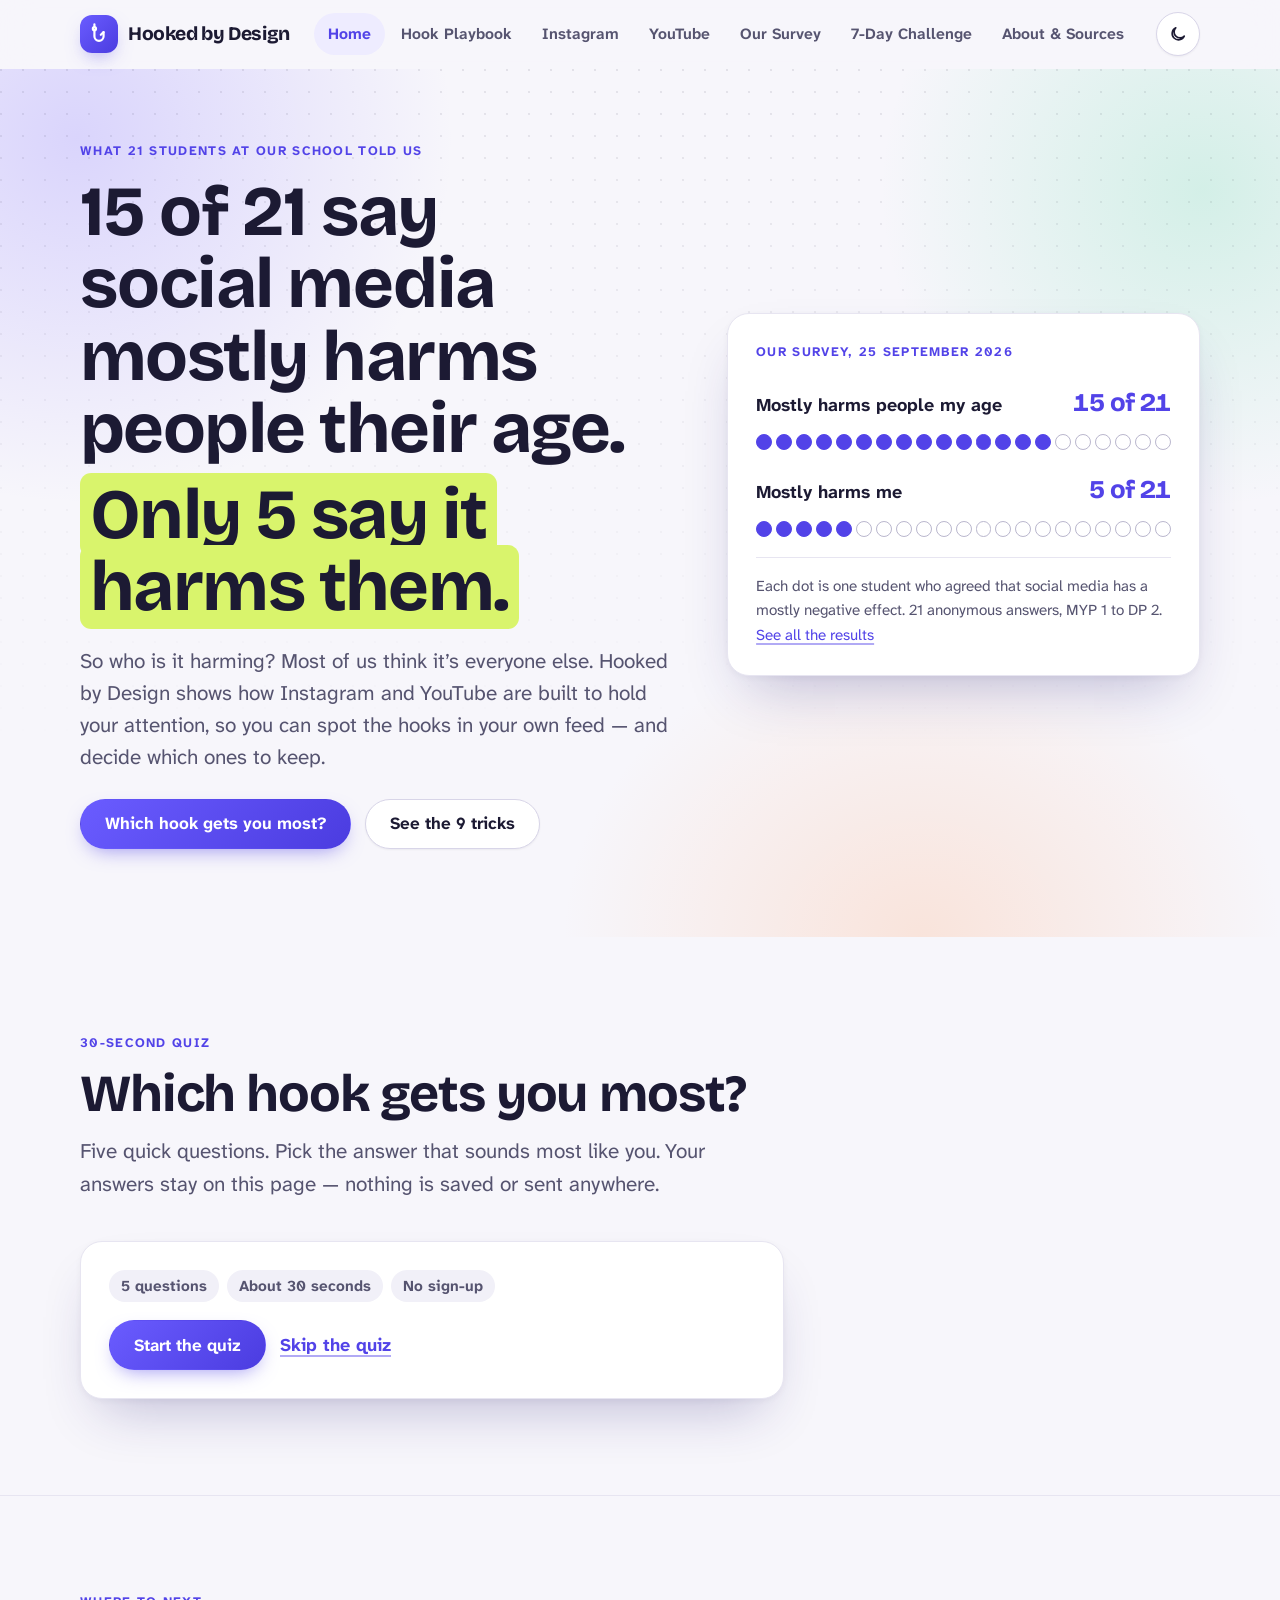
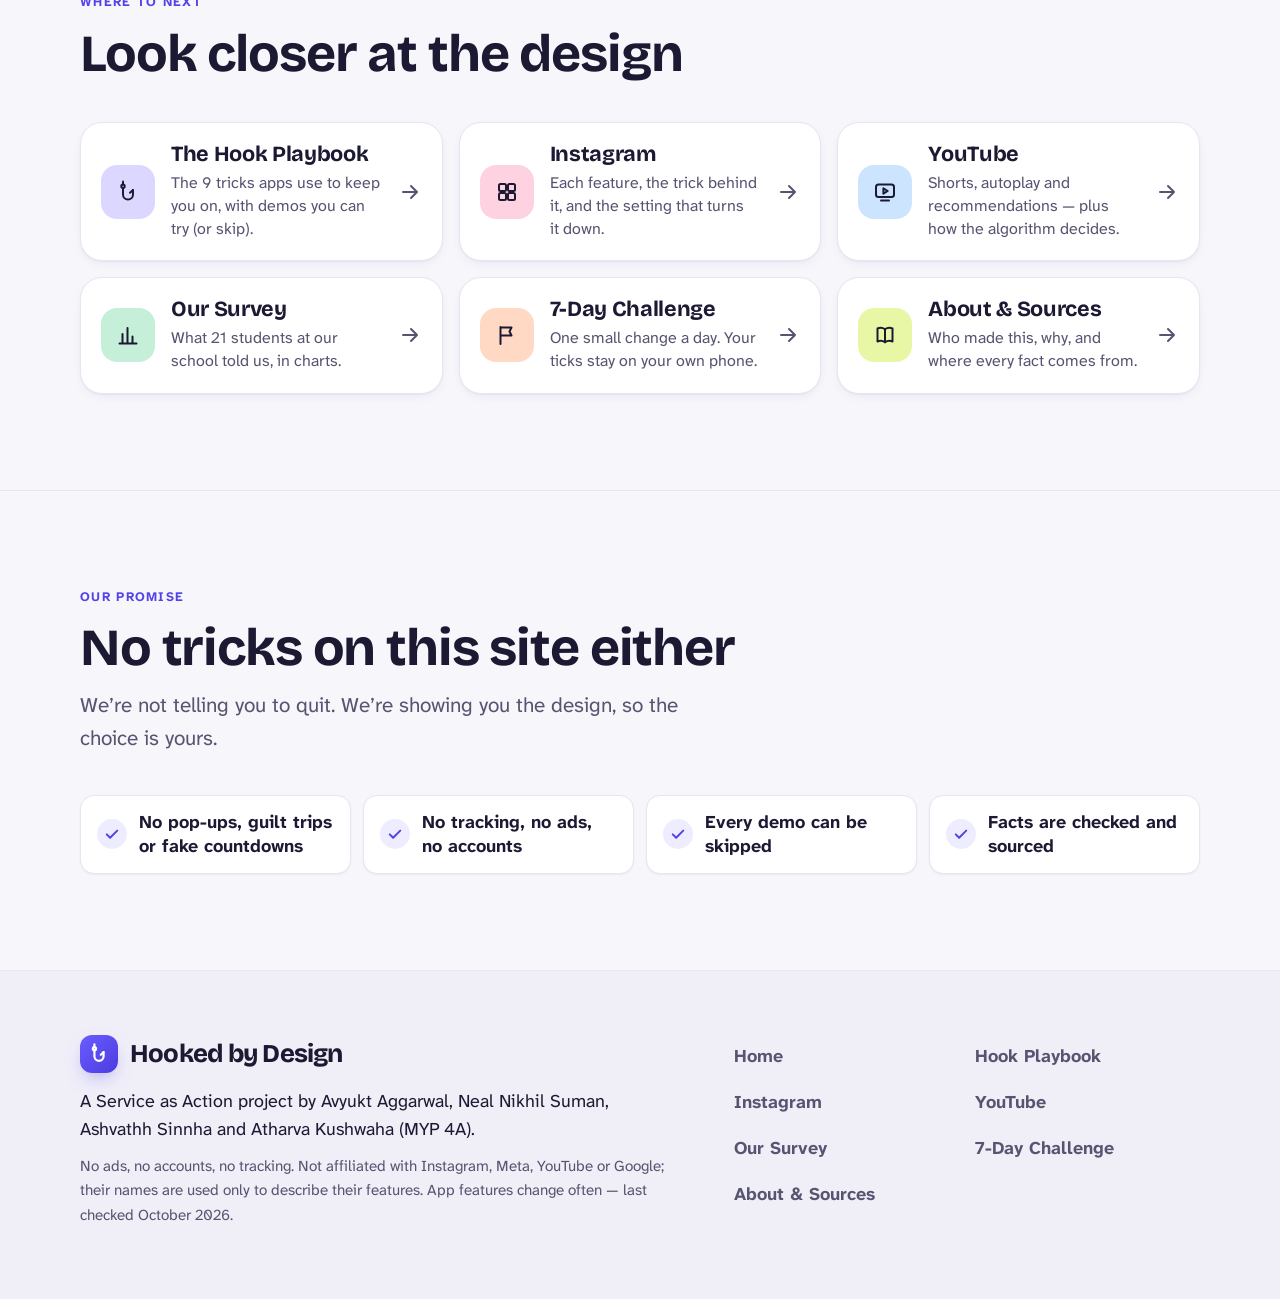
==== commit 9d098207: "Lighter redesign with animations, and move hosting to Vercel Design - New light colour scheme: soft " ====
--- a/index.html
+++ b/index.html
@@ -8,15 +8,15 @@
 <meta property="og:title" content="Hooked by Design">
 <meta property="og:description" content="A student guide to the design tricks in Instagram and YouTube: why they work, and how to switch them off or limit them. A Service as Action project by MYP 4 students.">
 <meta property="og:type" content="website">
-<!-- After publishing, change this to the full address, e.g. https://YOUR-NAME.github.io/hooked-by-design/assets/img/social-card.png -->
+<!-- After publishing, change this to the full address, e.g. https://hooked-by-design.vercel.app/assets/img/social-card.png -->
 <meta property="og:image" content="assets/img/social-card.png">
-<meta name="theme-color" content="#f1f2ec" media="(prefers-color-scheme: light)">
-<meta name="theme-color" content="#121316" media="(prefers-color-scheme: dark)">
+<meta name="theme-color" content="#f7f6fb">
 <link rel="icon" href="assets/img/favicon.svg" type="image/svg+xml">
+<link rel="apple-touch-icon" href="assets/img/apple-touch-icon.png">
 <link rel="preload" href="assets/fonts/bricolage-grotesque.woff2" as="font" type="font/woff2" crossorigin>
 <link rel="preload" href="assets/fonts/atkinson-hyperlegible-next.woff2" as="font" type="font/woff2" crossorigin>
 <link rel="stylesheet" href="assets/css/style.css">
-<script>document.documentElement.classList.replace('no-js', 'js');</script>
+<script src="assets/js/theme.js"></script>
 <script src="assets/js/site.js" defer></script>
 <script src="assets/js/quiz.js" defer></script>
 </head>
@@ -49,6 +49,7 @@
   <symbol id="i-film" viewBox="0 0 24 24"><rect x="5" y="3.5" width="14" height="17" rx="3"/><path d="M10.2 9.2v5.6l4.4-2.8z"/></symbol>
   <symbol id="i-user" viewBox="0 0 24 24"><circle cx="12" cy="8.5" r="3.6"/><path d="M5 20c.8-3.8 3.6-5.6 7-5.6s6.2 1.8 7 5.6"/></symbol>
   <symbol id="i-moon" viewBox="0 0 24 24"><path d="M19.5 14.6A7.6 7.6 0 1 1 9.4 4.5a6.1 6.1 0 0 0 10.1 10.1z"/></symbol>
+  <symbol id="i-sun" viewBox="0 0 24 24"><circle cx="12" cy="12" r="4"/><path d="M12 2.5v2M12 19.5v2M4.6 4.6L6 6M18 18l1.4 1.4M2.5 12h2M19.5 12h2M4.6 19.4L6 18M18 6l1.4-1.4"/></symbol>
   <symbol id="i-clock" viewBox="0 0 24 24"><circle cx="12" cy="12" r="8.5"/><path d="M12 7.5V12l3 2"/></symbol>
   <symbol id="i-star" viewBox="0 0 24 24"><path d="M12 3.8l2.5 5.2 5.7.8-4.1 4 1 5.6L12 16.7l-5.1 2.7 1-5.6-4.1-4 5.7-.8z"/></symbol>
   <symbol id="i-tag" viewBox="0 0 24 24"><path d="M3.5 12.5v-8h8l9 9-8 8z"/><circle cx="8" cy="9" r="1.4" fill="currentColor" stroke="none"/></symbol>
@@ -78,9 +79,16 @@
       <span class="brand-mark"><svg class="icon" aria-hidden="true"><use href="#i-hook"/></svg></span>
       <span>Hooked by Design</span>
     </a>
-    <button class="menu-button" type="button" aria-expanded="false" aria-controls="site-nav" data-menu-button>
-      <svg class="icon" aria-hidden="true"><use href="#i-menu"/></svg><span data-menu-label>Menu</span>
-    </button>
+    <div class="header-tools">
+      <button class="theme-toggle" type="button" aria-pressed="false" data-theme-toggle>
+        <svg class="icon icon-moon" aria-hidden="true"><use href="#i-moon"/></svg>
+        <svg class="icon icon-sun" aria-hidden="true"><use href="#i-sun"/></svg>
+        <span class="visually-hidden">Dark mode</span>
+      </button>
+      <button class="menu-button" type="button" aria-expanded="false" aria-controls="site-nav" data-menu-button>
+        <svg class="icon" aria-hidden="true"><use href="#i-menu"/></svg><span data-menu-label>Menu</span>
+      </button>
+    </div>
     <nav id="site-nav" class="site-nav" aria-label="Main">
       <ul>
         <li><a href="index.html" aria-current="page">Home <span class="nav-hint">Quiz and our headline finding</span></a></li>
@@ -98,7 +106,7 @@
 
   <section class="hero home-hero">
     <div class="wrap hero-grid">
-      <div>
+      <div class="hero-copy">
         <p class="eyebrow">What 21 students at our school told us</p>
         <h1>15 of 21 say social media mostly harms people their age. <span class="second"><span class="hl">Only 5 say it harms them.</span></span></h1>
         <p class="lede">So who is it harming? Most of us think it’s everyone else. Hooked by Design shows how Instagram and YouTube are built to hold your attention, so you can spot the hooks in your own feed — and decide which ones to keep.</p>
@@ -247,7 +255,7 @@
 <footer class="site-footer">
   <div class="wrap footer-grid">
     <div>
-      <p class="footer-brand">Hooked by Design</p>
+      <p class="footer-brand"><span class="brand-mark" aria-hidden="true"><svg class="icon"><use href="#i-hook"/></svg></span>Hooked by Design</p>
       <p>A Service as Action project by Avyukt Aggarwal, Neal Nikhil Suman, Ashvathh Sinnha and Atharva Kushwaha (MYP 4A).</p>
       <p class="footer-small">No ads, no accounts, no tracking. Not affiliated with Instagram, Meta, YouTube or Google; their names are used only to describe their features. App features change often &mdash; last checked October 2026.</p>
     </div>
--- a/assets/css/style.css
+++ b/assets/css/style.css
@@ -1,6 +1,8 @@
 /* ==========================================================================
    Hooked by Design — stylesheet
-   Mobile-first. Light and dark themes follow the phone's setting.
+   Mobile-first. Light by default, with an optional dark theme (the moon
+   button in the header). Motion is gentle, and it switches off when the
+   phone or computer asks for reduced motion.
    No external requests: fonts are self-hosted in assets/fonts.
    ========================================================================== */
 
@@ -21,66 +23,144 @@
 }
 
 /* ---------- Design tokens ---------- */
+/* All the colours live here. Change one value and it changes everywhere. */
 
 :root {
-  --paper: #f1f2ec;
+  /* Backgrounds */
+  --paper: #f7f6fb;
+  --paper-2: #f0eff8;
   --card: #ffffff;
-  --sunk: #e5e7de;
-  --ink: #16171b;
-  --ink-2: #4b4f59;
-  --line: #16171b;
-  --hair: #cfd2c6;
-  --lime: #d6f34a;
-  --on-lime: #16171b;
-  --blue: #3b37e6;
-  --on-blue: #ffffff;
-  --blue-soft: #e3e2ff;
-  --grey: #9ea2ac;
-  --shadow: #16171b;
-  --focus: #3b37e6;
+  --sunk: #f1f0f8;
+
+  /* Text */
+  --ink: #1c1a33;
+  --ink-2: #565470;
+
+  /* Lines */
+  --line: #e7e5f1;
+  --line-2: #d8d5e8;
+  --control: #8f8ca8;
+
+  /* Brand */
+  --brand: #5243e8;
+  --on-brand: #ffffff;
+  --brand-soft: #eeecff;
+  --note-line: #d9d4fd;
+  --lime: #d9f46c;
+  --lime-soft: #f3fbd2;
+  --on-lime: #1c1a33;
+  --reveal-line: #dcef9a;
+  --rose: #a3123f;
+  --rose-soft: #ffe4ec;
+  --heart: #e8406d;
+  --grey: #b9b6cd;
+  --bar: #bdb6f9;
+  --focus: #5243e8;
+
+  --grad-brand: linear-gradient(135deg, #6a5cff 0%, #4b3ce0 100%);
+  --grad-text: linear-gradient(120deg, #5243e8 15%, #9b4dec 95%);
+
+  /* Soft colour washes behind the page headers */
+  --wash-1: rgb(150 135 255 / 0.3);
+  --wash-2: rgb(110 220 175 / 0.26);
+  --wash-3: rgb(255 185 145 / 0.3);
+  --grid-dot: rgb(28 26 51 / 0.09);
 
   /* Mock-up palette: our own colours, not the apps' brand colours */
-  --m1: #cfcbff;
-  --m2: #bfe9cf;
-  --m3: #ffd3b8;
-  --m4: #c2e0ff;
-  --m5: #e6f6a0;
-  --m6: #ffcadd;
-
-  --r-sm: 8px;
+  --m1: #dcd7ff;
+  --m2: #c6efd9;
+  --m3: #ffd9c4;
+  --m4: #cde4ff;
+  --m5: #e8f7a6;
+  --m6: #ffd2e2;
+  --mock-line: rgb(28 26 51 / 0.18);
+  --mock-ink: #2b2943;
+  --skeleton: #e3e1ee;
+
+  /* Shadows */
+  --shadow-xs: 0 1px 2px rgb(28 26 51 / 0.06);
+  --shadow-sm: 0 1px 2px rgb(28 26 51 / 0.04), 0 4px 14px -6px rgb(42 34 120 / 0.12);
+  --shadow: 0 1px 3px rgb(28 26 51 / 0.05), 0 12px 28px -12px rgb(42 34 120 / 0.2);
+  --shadow-lg: 0 2px 6px rgb(28 26 51 / 0.04), 0 28px 56px -22px rgb(42 34 120 / 0.3);
+  --shadow-brand: 0 8px 20px -8px rgb(82 67 232 / 0.6);
+  --shadow-brand-hover: 0 14px 28px -10px rgb(82 67 232 / 0.65);
+
+  /* A white tick for checked boxes */
+  --check-mark: url("data:image/svg+xml,%3Csvg xmlns='http://www.w3.org/2000/svg' viewBox='0 0 24 24' fill='none' stroke='%23ffffff' stroke-width='3.2' stroke-linecap='round' stroke-linejoin='round'%3E%3Cpath d='M5 12.5l4.5 4.5L19 7.5'/%3E%3C/svg%3E");
+
+  /* Shape */
+  --r-sm: 10px;
   --r: 14px;
   --r-lg: 22px;
   --r-xl: 30px;
 
+  /* Type */
   --display: "Bricolage Grotesque", "Avenir Next", "Segoe UI", system-ui, sans-serif;
   --body: "Atkinson Hyperlegible Next", "Atkinson Hyperlegible", system-ui, -apple-system, "Segoe UI", sans-serif;
 
-  color-scheme: light dark;
-}
-
-@media (prefers-color-scheme: dark) {
-  :root {
-    --paper: #121316;
-    --card: #1d1f24;
-    --sunk: #0b0c0e;
-    --ink: #eef0e8;
-    --ink-2: #b7bac3;
-    --line: #eef0e8;
-    --hair: #353841;
-    --blue: #9491ff;
-    --on-blue: #121316;
-    --blue-soft: #282752;
-    --grey: #70747e;
-    --shadow: #d6f34a;
-    --focus: #c3c1ff;
-
-    --m1: #4c4899;
-    --m2: #2d6a48;
-    --m3: #8c4b2b;
-    --m4: #2b5987;
-    --m5: #5d6c1a;
-    --m6: #873759;
-  }
+  /* Motion */
+  --ease-out: cubic-bezier(0.22, 1, 0.36, 1);
+  --ease-spring: cubic-bezier(0.34, 1.56, 0.64, 1);
+
+  color-scheme: light;
+}
+
+:root[data-theme="dark"] {
+  --paper: #13121d;
+  --paper-2: #181726;
+  --card: #1d1c2c;
+  --sunk: #161523;
+
+  --ink: #ecebf6;
+  --ink-2: #aeacc6;
+
+  --line: #2b293d;
+  --line-2: #3a374f;
+  --control: #7d7a96;
+
+  --brand: #a89eff;
+  --on-brand: #13121d;
+  --brand-soft: #28244a;
+  --note-line: #3a356c;
+  --lime: #d9f46c;
+  --lime-soft: #262c12;
+  --on-lime: #1c1a33;
+  --reveal-line: #445019;
+  --rose: #ff9cbc;
+  --rose-soft: #3a1a2a;
+  --heart: #ff6f93;
+  --grey: #6b6884;
+  --bar: #5a5294;
+  --focus: #c0b8ff;
+
+  --grad-brand: linear-gradient(135deg, #c0b8ff 0%, #9a8ffb 100%);
+  --grad-text: linear-gradient(120deg, #b4abff 15%, #e0a8ff 95%);
+
+  --wash-1: rgb(120 100 255 / 0.2);
+  --wash-2: rgb(60 170 130 / 0.12);
+  --wash-3: rgb(210 120 80 / 0.12);
+  --grid-dot: rgb(255 255 255 / 0.06);
+
+  --m1: #3d3775;
+  --m2: #22523d;
+  --m3: #6e3f29;
+  --m4: #224566;
+  --m5: #4a5719;
+  --m6: #6c2d47;
+  --mock-line: rgb(255 255 255 / 0.18);
+  --mock-ink: #d7d5e8;
+  --skeleton: #34324a;
+
+  --shadow-xs: 0 1px 2px rgb(0 0 0 / 0.3);
+  --shadow-sm: 0 1px 2px rgb(0 0 0 / 0.3), 0 4px 14px -6px rgb(0 0 0 / 0.45);
+  --shadow: 0 1px 3px rgb(0 0 0 / 0.3), 0 12px 28px -12px rgb(0 0 0 / 0.6);
+  --shadow-lg: 0 2px 6px rgb(0 0 0 / 0.3), 0 28px 56px -22px rgb(0 0 0 / 0.7);
+  --shadow-brand: 0 8px 20px -8px rgb(150 135 255 / 0.45);
+  --shadow-brand-hover: 0 14px 28px -10px rgb(150 135 255 / 0.55);
+
+  --check-mark: url("data:image/svg+xml,%3Csvg xmlns='http://www.w3.org/2000/svg' viewBox='0 0 24 24' fill='none' stroke='%2313121d' stroke-width='3.2' stroke-linecap='round' stroke-linejoin='round'%3E%3Cpath d='M5 12.5l4.5 4.5L19 7.5'/%3E%3C/svg%3E");
+
+  color-scheme: dark;
 }
 
 /* ---------- Base ---------- */
@@ -94,7 +174,8 @@
 html {
   -webkit-text-size-adjust: 100%;
   text-size-adjust: 100%;
-  scroll-padding-top: 16px;
+  /* Leaves room for the sticky header when jumping to a section */
+  scroll-padding-top: 84px;
 }
 
 @media (prefers-reduced-motion: no-preference) {
@@ -109,9 +190,15 @@
   color: var(--ink);
   font-family: var(--body);
   font-size: 1.125rem;
-  line-height: 1.55;
+  line-height: 1.6;
   -webkit-font-smoothing: antialiased;
+  -moz-osx-font-smoothing: grayscale;
   overflow-wrap: break-word;
+}
+
+::selection {
+  background: var(--lime);
+  color: var(--on-lime);
 }
 
 img,
@@ -122,14 +209,6 @@
 
 svg {
   flex-shrink: 0;
-}
-
-h2 {
-  font-size: 1.75rem;
-}
-
-.nowrap {
-  white-space: nowrap;
 }
 
 h1,
@@ -137,11 +216,21 @@
 h3,
 h4 {
   font-family: var(--display);
-  font-weight: 800;
-  line-height: 1.04;
-  letter-spacing: -0.025em;
+  font-weight: 720;
+  line-height: 1.06;
+  letter-spacing: -0.022em;
   margin: 0;
   text-wrap: balance;
+}
+
+h2 {
+  font-size: 1.75rem;
+}
+
+h3 {
+  font-size: 1.5rem;
+  letter-spacing: -0.015em;
+  line-height: 1.15;
 }
 
 p,
@@ -161,13 +250,15 @@
 }
 
 a {
-  color: var(--blue);
-  text-decoration-thickness: 2px;
-  text-underline-offset: 0.18em;
+  color: var(--brand);
+  text-decoration-thickness: 1.5px;
+  text-underline-offset: 0.2em;
+  text-decoration-color: color-mix(in srgb, currentColor 45%, transparent);
+  transition: color 0.2s ease, text-decoration-color 0.2s ease;
 }
 
 a:hover {
-  text-decoration-thickness: 3px;
+  text-decoration-color: currentColor;
 }
 
 strong {
@@ -186,6 +277,10 @@
 
 [hidden] {
   display: none !important;
+}
+
+.nowrap {
+  white-space: nowrap;
 }
 
 .icon {
@@ -225,12 +320,13 @@
   left: 12px;
   top: -120px;
   z-index: 100;
-  background: var(--lime);
-  color: var(--on-lime);
-  padding: 12px 16px;
-  border: 2px solid var(--line);
-  border-radius: var(--r-sm);
+  background: var(--brand);
+  color: var(--on-brand);
+  padding: 12px 18px;
+  border-radius: 999px;
   font-weight: 700;
+  text-decoration: none;
+  box-shadow: var(--shadow);
 }
 
 .skip-link:focus {
@@ -260,25 +356,28 @@
 
 .eyebrow {
   font-family: var(--body);
-  font-size: 0.875rem;
+  font-size: 0.8125rem;
   font-weight: 700;
-  letter-spacing: 0.08em;
+  letter-spacing: 0.1em;
   text-transform: uppercase;
-  color: var(--ink-2);
+  color: var(--brand);
 }
 
 .hl {
-  background: var(--lime);
+  background-color: transparent;
+  background-image: linear-gradient(var(--lime), var(--lime));
+  background-repeat: no-repeat;
+  background-size: 100% 100%;
   color: var(--on-lime);
   padding: 0 0.14em;
-  border-radius: 6px;
+  border-radius: 0.16em;
   -webkit-box-decoration-break: clone;
   box-decoration-break: clone;
 }
 
 .lede {
-  font-size: clamp(1.15rem, 2.6vw, 1.375rem);
-  line-height: 1.5;
+  font-size: clamp(1.15rem, 2.4vw, 1.3rem);
+  line-height: 1.55;
   color: var(--ink-2);
   max-width: 40rem;
 }
@@ -286,16 +385,34 @@
 /* ---------- Header and navigation ---------- */
 
 .site-header {
+  position: sticky;
+  top: 0;
+  z-index: 40;
   background: var(--paper);
-  border-bottom: 2px solid var(--line);
+  background: color-mix(in srgb, var(--paper) 82%, transparent);
+  -webkit-backdrop-filter: saturate(1.8) blur(16px);
+  backdrop-filter: saturate(1.8) blur(16px);
+  border-bottom: 1px solid transparent;
+  transition: border-color 0.3s ease, box-shadow 0.3s ease;
+  view-transition-name: site-header;
+}
+
+.site-header.is-scrolled {
+  border-bottom-color: var(--line);
+  box-shadow: 0 10px 30px -20px rgb(42 34 120 / 0.35);
+}
+
+/* Without JavaScript the full menu is always open, so the header stays put. */
+.no-js .site-header {
+  position: static;
+  border-bottom-color: var(--line);
 }
 
 .header-bar {
   display: flex;
   flex-wrap: wrap;
   align-items: center;
-  justify-content: space-between;
-  gap: 8px 16px;
+  gap: 8px 12px;
   min-height: 68px;
   padding-block: 10px;
 }
@@ -304,34 +421,84 @@
   display: inline-flex;
   align-items: center;
   gap: 10px;
+  margin-right: auto;
   color: var(--ink);
   text-decoration: none;
   font-family: var(--display);
-  font-weight: 800;
-  font-size: 1.25rem;
+  font-weight: 750;
+  font-size: 1.2rem;
   letter-spacing: -0.02em;
   min-height: 44px;
-}
-
-.brand:hover {
-  text-decoration: none;
 }
 
 .brand-mark {
   width: 38px;
   height: 38px;
-  border: 2px solid var(--line);
-  border-radius: 11px;
-  background: var(--lime);
-  color: var(--on-lime);
+  border-radius: 12px;
+  background: var(--grad-brand);
+  color: var(--on-brand);
   display: grid;
   place-items: center;
+  box-shadow: var(--shadow-brand);
+  transition: transform 0.45s var(--ease-spring);
+}
+
+.brand:hover .brand-mark {
+  transform: rotate(-10deg) scale(1.06);
 }
 
 .brand-mark .icon {
-  width: 24px;
-  height: 24px;
+  width: 22px;
+  height: 22px;
   stroke-width: 2.4;
+}
+
+.header-tools {
+  display: flex;
+  align-items: center;
+  gap: 8px;
+}
+
+.theme-toggle {
+  width: 44px;
+  height: 44px;
+  padding: 0;
+  border: 1px solid var(--line-2);
+  border-radius: 50%;
+  background: var(--card);
+  color: var(--ink);
+  display: grid;
+  place-items: center;
+  cursor: pointer;
+  box-shadow: var(--shadow-xs);
+  transition: border-color 0.2s ease, transform 0.25s var(--ease-out);
+}
+
+.theme-toggle:hover {
+  border-color: var(--control);
+  transform: translateY(-1px);
+}
+
+.theme-toggle .icon {
+  grid-area: 1 / 1;
+  width: 20px;
+  height: 20px;
+  transition: transform 0.5s var(--ease-spring), opacity 0.3s ease;
+}
+
+.theme-toggle .icon-sun,
+[data-theme="dark"] .theme-toggle .icon-moon {
+  opacity: 0;
+  transform: rotate(-90deg) scale(0.4);
+}
+
+[data-theme="dark"] .theme-toggle .icon-sun {
+  opacity: 1;
+  transform: none;
+}
+
+.no-js .theme-toggle {
+  display: none;
 }
 
 .menu-button {
@@ -340,23 +507,49 @@
   gap: 8px;
   min-height: 44px;
   padding: 8px 16px 8px 12px;
-  border: 2px solid var(--line);
+  border: 1px solid var(--line-2);
   border-radius: 999px;
   background: var(--card);
   color: var(--ink);
   font-weight: 700;
   cursor: pointer;
+  box-shadow: var(--shadow-xs);
+  transition: background-color 0.2s ease, border-color 0.2s ease, color 0.2s ease;
+}
+
+.menu-button:hover {
+  border-color: var(--control);
 }
 
 .menu-button[aria-expanded="true"] {
-  background: var(--lime);
-  color: var(--on-lime);
+  background: var(--brand-soft);
+  border-color: var(--note-line);
+  color: var(--brand);
 }
 
 .no-js .menu-button {
   display: none;
 }
 
+/* Narrow phones: the menu button shrinks to its icon so the header fits on one line.
+   The word "Menu" is still read out by screen readers. */
+@media (max-width: 430px) {
+  .menu-button {
+    width: 44px;
+    padding: 0;
+    justify-content: center;
+  }
+
+  .menu-button [data-menu-label] {
+    position: absolute;
+    width: 1px;
+    height: 1px;
+    overflow: hidden;
+    clip: rect(0 0 0 0);
+    white-space: nowrap;
+  }
+}
+
 .site-nav {
   flex-basis: 100%;
 }
@@ -367,11 +560,16 @@
 
 .js .site-nav.is-open {
   display: block;
+  /* On a short screen the open menu scrolls on its own */
+  max-height: calc(100vh - 80px);
+  max-height: calc(100dvh - 80px);
+  overflow-y: auto;
+  overscroll-behavior: contain;
 }
 
 .site-nav ul {
   list-style: none;
-  padding: 8px 0 12px;
+  padding: 6px 0 14px;
   margin: 0;
   display: grid;
   gap: 6px;
@@ -382,32 +580,33 @@
   align-items: center;
   justify-content: space-between;
   gap: 12px;
-  min-height: 52px;
-  padding: 10px 14px;
-  border: 2px solid var(--line);
+  min-height: 54px;
+  padding: 10px 16px;
+  border: 1px solid var(--line);
   border-radius: var(--r);
   background: var(--card);
   color: var(--ink);
   text-decoration: none;
   font-weight: 700;
-  font-size: 1.125rem;
+  font-size: 1.0625rem;
+  transition: background-color 0.2s ease, border-color 0.2s ease, color 0.2s ease;
 }
 
 .site-nav a:hover {
-  background: var(--lime);
-  color: var(--on-lime);
+  border-color: var(--line-2);
+  background: var(--sunk);
 }
 
 .site-nav a[aria-current="page"] {
-  background: var(--ink);
-  color: var(--paper);
+  background: var(--brand-soft);
+  border-color: transparent;
+  color: var(--brand);
 }
 
 .nav-hint {
   font-weight: 400;
   font-size: 0.9rem;
-  color: inherit;
-  opacity: 0.8;
+  color: var(--ink-2);
   text-align: right;
 }
 
@@ -416,33 +615,57 @@
     flex-wrap: nowrap;
   }
 
+  .brand {
+    margin-right: 0;
+  }
+
   .menu-button {
     display: none;
   }
 
   .site-nav,
-  .js .site-nav {
+  .js .site-nav,
+  .js .site-nav.is-open {
     display: block;
     flex-basis: auto;
+    margin-left: auto;
+    order: 2;
+    max-height: none;
+    overflow: visible;
+  }
+
+  .header-tools {
+    order: 3;
+    margin-left: 6px;
   }
 
   .site-nav ul {
     display: flex;
-    gap: 4px;
+    gap: 2px;
     padding: 0;
   }
 
   .site-nav a {
-    min-height: 44px;
-    padding: 8px 12px;
+    min-height: 40px;
+    padding: 8px 13px;
     border-color: transparent;
     background: transparent;
-    font-size: 1rem;
+    color: var(--ink-2);
+    font-size: 0.975rem;
+    font-weight: 650;
     border-radius: 999px;
   }
 
   .site-nav a:hover {
-    border-color: var(--line);
+    border-color: transparent;
+    background: var(--sunk);
+    color: var(--ink);
+  }
+
+  .site-nav a[aria-current="page"] {
+    background: var(--brand-soft);
+    color: var(--brand);
+    font-weight: 700;
   }
 
   .nav-hint {
@@ -458,9 +681,9 @@
   justify-content: center;
   gap: 10px;
   min-height: 50px;
-  padding: 10px 20px;
-  border: 2px solid var(--line);
-  border-radius: 12px;
+  padding: 12px 24px;
+  border: 1px solid var(--line-2);
+  border-radius: 999px;
   background: var(--card);
   color: var(--ink);
   font-family: var(--body);
@@ -470,40 +693,60 @@
   text-align: center;
   text-decoration: none;
   cursor: pointer;
-  box-shadow: 3px 3px 0 var(--shadow);
-  transition: transform 0.12s ease, box-shadow 0.12s ease, background-color 0.12s ease;
+  box-shadow: var(--shadow-xs);
+  -webkit-tap-highlight-color: transparent;
+  transition: transform 0.25s var(--ease-out), box-shadow 0.25s var(--ease-out), background-color 0.2s ease, border-color 0.2s ease, color 0.2s ease;
 }
 
 .btn:hover {
-  transform: translate(-1px, -1px);
-  box-shadow: 4px 4px 0 var(--shadow);
+  transform: translateY(-2px);
+  border-color: var(--control);
+  box-shadow: var(--shadow);
   text-decoration: none;
 }
 
 .btn:active {
-  transform: translate(2px, 2px);
-  box-shadow: 1px 1px 0 var(--shadow);
+  transform: translateY(0) scale(0.97);
+  box-shadow: var(--shadow-xs);
+  transition-duration: 0.08s;
+}
+
+.btn .icon {
+  width: 20px;
+  height: 20px;
 }
 
 .btn-primary {
-  background: var(--lime);
-  color: var(--on-lime);
+  background: var(--grad-brand);
+  color: var(--on-brand);
+  border-color: transparent;
+  box-shadow: var(--shadow-brand);
+}
+
+.btn-primary:hover {
+  border-color: transparent;
+  box-shadow: var(--shadow-brand-hover);
 }
 
 .btn-blue {
-  background: var(--blue);
-  color: var(--on-blue);
+  background: var(--brand);
+  color: var(--on-brand);
+  border-color: transparent;
+}
+
+.btn-blue:hover {
+  border-color: transparent;
 }
 
 .btn-small {
   min-height: 44px;
-  padding: 8px 14px;
+  padding: 8px 18px;
   font-size: 1rem;
 }
 
 .btn[disabled],
 .btn[aria-disabled="true"] {
-  opacity: 0.5;
+  opacity: 0.45;
   cursor: not-allowed;
   transform: none;
   box-shadow: none;
@@ -524,6 +767,18 @@
   min-height: 44px;
 }
 
+.text-link .icon {
+  transition: transform 0.25s var(--ease-out);
+}
+
+.text-link:hover .icon {
+  transform: translateY(3px);
+}
+
+.text-link:hover .icon:has(use[href="#i-arrow"]) {
+  transform: translateX(3px);
+}
+
 .chips {
   list-style: none;
   padding: 0;
@@ -535,134 +790,164 @@
 .chip {
   display: inline-flex;
   align-items: center;
-  gap: 6px;
-  min-height: 36px;
-  padding: 4px 12px 4px 6px;
-  border: 2px solid var(--line);
+  gap: 8px;
+  min-height: 38px;
+  padding: 4px 14px 4px 5px;
+  border: 1px solid var(--line-2);
   border-radius: 999px;
-  background: var(--blue-soft);
+  background: var(--card);
   color: var(--ink);
   font-weight: 700;
   font-size: 0.95rem;
   text-decoration: none;
   line-height: 1.2;
+  box-shadow: var(--shadow-xs);
+  transition: transform 0.25s var(--ease-out), background-color 0.2s ease, border-color 0.2s ease, box-shadow 0.25s ease;
 }
 
 a.chip:hover {
-  background: var(--lime);
-  color: var(--on-lime);
+  transform: translateY(-2px);
+  background: var(--brand-soft);
+  border-color: var(--note-line);
+  box-shadow: var(--shadow-sm);
 }
 
 .chip-num {
   display: inline-grid;
   place-items: center;
-  min-width: 26px;
-  height: 26px;
-  padding: 0 4px;
+  min-width: 28px;
+  height: 28px;
+  padding: 0 5px;
   border-radius: 999px;
-  background: var(--ink);
-  color: var(--paper);
+  background: var(--brand-soft);
+  color: var(--brand);
   font-family: var(--display);
   font-size: 0.8rem;
   font-weight: 800;
+  transition: background-color 0.2s ease, color 0.2s ease;
+}
+
+a.chip:hover .chip-num {
+  background: var(--brand);
+  color: var(--on-brand);
 }
 
 /* ---------- Layout blocks ---------- */
 
 .hero {
-  padding: 36px 0 40px;
-}
-
+  padding: clamp(36px, 6vw, 72px) 0 clamp(48px, 7vw, 88px);
+}
+
+/* Soft colour wash and a faint dot grid behind every page header */
+.home-hero,
 .page-hero {
-  padding: 36px 0 32px;
-  border-bottom: 2px solid var(--line);
+  position: relative;
+  isolation: isolate;
+}
+
+.home-hero::before,
+.page-hero::before,
+.home-hero::after,
+.page-hero::after {
+  content: "";
+  position: absolute;
+  inset: 0;
+  z-index: -1;
+  pointer-events: none;
+}
+
+.home-hero::before,
+.page-hero::before {
+  background:
+    radial-gradient(42% 60% at 6% 8%, var(--wash-1), transparent 70%),
+    radial-gradient(36% 52% at 94% 14%, var(--wash-2), transparent 70%),
+    radial-gradient(40% 50% at 72% 100%, var(--wash-3), transparent 70%);
+}
+
+.home-hero::after,
+.page-hero::after {
+  background-image: radial-gradient(circle at 1px 1px, var(--grid-dot) 1px, transparent 0);
+  background-size: 22px 22px;
+  -webkit-mask-image: linear-gradient(to bottom, #000 0%, transparent 80%);
+  mask-image: linear-gradient(to bottom, #000 0%, transparent 80%);
+}
+
+.page-hero {
+  padding: clamp(36px, 6vw, 72px) 0 clamp(36px, 5vw, 60px);
+  border-bottom: 1px solid var(--line);
 }
 
 .page-hero h1 {
-  font-size: clamp(2.5rem, 10vw, 5rem);
-  margin: 10px 0 16px;
+  font-size: clamp(2.5rem, 8vw, 4.6rem);
+  margin: 12px 0 18px;
+  max-width: 18ch;
 }
 
 .section {
-  padding: 48px 0;
+  padding: clamp(56px, 8vw, 96px) 0;
 }
 
 .section + .section {
-  border-top: 2px solid var(--line);
+  border-top: 1px solid var(--line);
 }
 
 .section-head {
   display: grid;
-  gap: 12px;
-  margin-bottom: 28px;
+  gap: 14px;
+  margin-bottom: clamp(28px, 4vw, 40px);
   max-width: 46rem;
 }
 
 .section-head h2,
 .section-title {
-  font-size: clamp(2rem, 7.5vw, 3.4rem);
-}
-
-h3 {
-  font-size: 1.5rem;
-  letter-spacing: -0.015em;
-  line-height: 1.12;
+  font-size: clamp(2rem, 5.6vw, 3.25rem);
 }
 
 .card {
   background: var(--card);
-  border: 2px solid var(--line);
+  border: 1px solid var(--line);
   border-radius: var(--r-lg);
-  padding: 20px;
+  padding: clamp(20px, 2.6vw, 28px);
+  box-shadow: var(--shadow-sm);
 }
 
 .card-pop {
-  box-shadow: 6px 6px 0 var(--shadow);
+  box-shadow: var(--shadow-lg);
 }
 
 .grid {
   display: grid;
-  gap: 16px;
+  gap: 18px;
   grid-template-columns: repeat(auto-fit, minmax(min(300px, 100%), 1fr));
 }
 
-.grid-tight {
-  gap: 12px;
-}
-
 .note {
-  border: 2px dashed var(--blue);
+  border: 1px solid var(--note-line);
   border-radius: var(--r);
-  padding: 14px 16px;
-  background: var(--blue-soft);
+  padding: 14px 18px;
+  background: var(--brand-soft);
 }
 
 .note-label {
   display: block;
   font-weight: 800;
-  color: var(--blue);
-  font-size: 0.85rem;
+  color: var(--brand);
+  font-size: 0.8rem;
   text-transform: uppercase;
-  letter-spacing: 0.07em;
+  letter-spacing: 0.08em;
   margin-bottom: 4px;
 }
 
-@media (prefers-color-scheme: dark) {
-  .note {
-    background: transparent;
-  }
-}
-
 .callout {
-  border: 2px solid var(--line);
-  border-radius: var(--r-lg);
-  padding: 20px;
-  background: var(--lime);
-  color: var(--on-lime);
+  border: 1px solid var(--line);
+  border-radius: var(--r-xl);
+  padding: clamp(22px, 3.2vw, 36px);
+  background: linear-gradient(135deg, var(--lime-soft) 0%, var(--brand-soft) 100%);
+  color: var(--ink);
 }
 
 .callout a {
-  color: var(--on-lime);
+  color: var(--brand);
 }
 
 .callout .btn {
@@ -672,9 +957,9 @@
 /* ---------- Home: hero finding ---------- */
 
 .home-hero h1 {
-  font-size: clamp(2.15rem, 8.6vw, 4.6rem);
-  line-height: 1.02;
-  margin: 12px 0 20px;
+  font-size: clamp(2.2rem, 7.4vw, 4.4rem);
+  line-height: 1.03;
+  margin: 14px 0 22px;
   max-width: 17ch;
 }
 
@@ -686,25 +971,25 @@
 .hero-grid {
   display: grid;
   grid-template-columns: minmax(0, 1fr);
-  gap: 32px;
+  gap: 36px;
 }
 
 @media (min-width: 960px) {
   .hero-grid {
     grid-template-columns: minmax(0, 1.25fr) minmax(0, 1fr);
     align-items: center;
-    gap: 48px;
+    gap: 56px;
   }
 }
 
 .finding {
   display: grid;
-  gap: 18px;
+  gap: 20px;
 }
 
 .finding-row {
   display: grid;
-  gap: 8px;
+  gap: 10px;
 }
 
 .finding-label {
@@ -717,10 +1002,11 @@
 
 .finding-count {
   font-family: var(--display);
-  font-weight: 800;
-  font-size: 1.5rem;
+  font-weight: 750;
+  font-size: 1.6rem;
   letter-spacing: -0.02em;
   white-space: nowrap;
+  color: var(--brand);
 }
 
 .dots {
@@ -736,18 +1022,20 @@
 .dot {
   aspect-ratio: 1;
   border-radius: 50%;
-  border: 2px solid var(--line);
+  border: 1.5px solid var(--grey);
   background: transparent;
 }
 
 .dot.on {
-  background: var(--blue);
-  border-color: var(--blue);
+  background: var(--brand);
+  border-color: var(--brand);
 }
 
 .finding-cap {
   font-size: 0.95rem;
   color: var(--ink-2);
+  padding-top: 16px;
+  border-top: 1px solid var(--line);
 }
 
 /* ---------- Home: quiz ---------- */
@@ -762,26 +1050,43 @@
 
 .quiz-start {
   display: grid;
-  gap: 16px;
+  gap: 18px;
 }
 
 .quiz-meta {
   display: flex;
   flex-wrap: wrap;
-  gap: 8px 16px;
+  gap: 8px;
   color: var(--ink-2);
   font-weight: 700;
+  font-size: 0.95rem;
+}
+
+.quiz-meta span {
+  padding: 4px 12px;
+  border-radius: 999px;
+  background: var(--sunk);
+}
+
+.no-js [data-quiz-start] {
+  display: none;
 }
 
 .quiz-progress {
+  display: inline-flex;
+  width: fit-content;
+  padding: 4px 12px;
+  border-radius: 999px;
+  background: var(--brand-soft);
+  color: var(--brand);
   font-weight: 700;
-  color: var(--ink-2);
-  margin-bottom: 10px;
+  font-size: 0.9rem;
+  margin-bottom: 14px;
 }
 
 .quiz-question {
-  font-size: clamp(1.5rem, 5.5vw, 2rem);
-  margin-bottom: 18px;
+  font-size: clamp(1.5rem, 4.6vw, 2rem);
+  margin-bottom: 20px;
 }
 
 .quiz-question:focus {
@@ -796,37 +1101,53 @@
 .option {
   display: flex;
   align-items: center;
-  gap: 12px;
+  gap: 14px;
   width: 100%;
-  min-height: 58px;
+  min-height: 60px;
   padding: 12px 16px;
-  border: 2px solid var(--line);
-  border-radius: 14px;
-  background: var(--paper);
+  border: 1px solid var(--line-2);
+  border-radius: 16px;
+  background: var(--card);
   color: var(--ink);
   font-weight: 700;
   font-size: 1.0625rem;
   line-height: 1.3;
   text-align: left;
   cursor: pointer;
+  transition: border-color 0.2s ease, background-color 0.2s ease, box-shadow 0.25s ease, transform 0.25s var(--ease-out);
 }
 
 .option:hover {
-  background: var(--lime);
-  color: var(--on-lime);
+  border-color: var(--brand);
+  background: var(--brand-soft);
+  transform: translateX(3px);
+}
+
+.option.is-chosen {
+  border-color: var(--brand);
+  background: var(--brand-soft);
+  box-shadow: 0 0 0 3px var(--note-line);
 }
 
 .option-key {
   display: inline-grid;
   place-items: center;
-  width: 30px;
-  height: 30px;
+  width: 32px;
+  height: 32px;
   flex: none;
-  border: 2px solid currentColor;
-  border-radius: 8px;
+  border-radius: 10px;
+  background: var(--sunk);
+  color: var(--ink-2);
   font-family: var(--display);
   font-weight: 800;
   font-size: 0.95rem;
+  transition: background-color 0.2s ease, color 0.2s ease;
+}
+
+.option:hover .option-key,
+.option.is-chosen .option-key {
+  background: var(--brand);
+  color: var(--on-brand);
 }
 
 .quiz-result {
@@ -835,7 +1156,17 @@
 }
 
 .result-title {
-  font-size: clamp(2rem, 8vw, 3rem);
+  font-size: clamp(2rem, 7vw, 3rem);
+  color: var(--brand);
+}
+
+@supports ((-webkit-background-clip: text) or (background-clip: text)) {
+  .result-title {
+    background: var(--grad-text);
+    -webkit-background-clip: text;
+    background-clip: text;
+    color: transparent;
+  }
 }
 
 .result-title:focus {
@@ -860,46 +1191,58 @@
   list-style: none;
   padding: 0;
   display: grid;
-  gap: 14px;
-  grid-template-columns: repeat(auto-fit, minmax(min(300px, 100%), 1fr));
+  gap: 16px;
+  grid-template-columns: repeat(auto-fit, minmax(min(310px, 100%), 1fr));
 }
 
 .route {
   display: grid;
   grid-template-columns: auto 1fr auto;
   align-items: center;
-  gap: 4px 14px;
+  gap: 4px 16px;
   height: 100%;
-  padding: 18px;
-  border: 2px solid var(--line);
+  padding: 20px;
+  border: 1px solid var(--line);
   border-radius: var(--r-lg);
   background: var(--card);
   color: var(--ink);
   text-decoration: none;
-  transition: transform 0.12s ease, box-shadow 0.12s ease;
+  box-shadow: var(--shadow-sm);
+  transition: transform 0.35s var(--ease-out), box-shadow 0.35s var(--ease-out), border-color 0.25s ease;
 }
 
 .route:hover {
-  transform: translate(-2px, -2px);
-  box-shadow: 5px 5px 0 var(--shadow);
+  transform: translateY(-4px);
+  border-color: var(--line-2);
+  box-shadow: var(--shadow-lg);
   text-decoration: none;
 }
 
 .route-icon {
   grid-row: span 2;
-  width: 52px;
-  height: 52px;
-  border: 2px solid var(--line);
-  border-radius: 14px;
+  width: 54px;
+  height: 54px;
+  border-radius: 16px;
   display: grid;
   place-items: center;
-  background: var(--lime);
-  color: var(--on-lime);
+  background: var(--m1);
+  color: var(--ink);
+  transition: transform 0.45s var(--ease-spring);
+}
+
+.routes > li:nth-child(2) .route-icon { background: var(--m6); }
+.routes > li:nth-child(3) .route-icon { background: var(--m4); }
+.routes > li:nth-child(4) .route-icon { background: var(--m2); }
+.routes > li:nth-child(5) .route-icon { background: var(--m3); }
+.routes > li:nth-child(6) .route-icon { background: var(--m5); }
+
+.route:hover .route-icon {
+  transform: rotate(-8deg) scale(1.08);
 }
 
 .route-title {
   font-family: var(--display);
-  font-weight: 800;
+  font-weight: 720;
   font-size: 1.35rem;
   letter-spacing: -0.015em;
   line-height: 1.1;
@@ -909,31 +1252,50 @@
   grid-column: 2;
   color: var(--ink-2);
   font-size: 1rem;
-  line-height: 1.4;
+  line-height: 1.45;
 }
 
 .route-go {
   grid-column: 3;
   grid-row: 1 / span 2;
+  color: var(--ink-2);
+  transition: transform 0.3s var(--ease-out), color 0.2s ease;
+}
+
+.route:hover .route-go {
+  transform: translateX(4px);
+  color: var(--brand);
 }
 
 .promise-list {
   list-style: none;
   padding: 0;
   display: grid;
-  gap: 10px;
+  gap: 12px;
   grid-template-columns: repeat(auto-fit, minmax(min(240px, 100%), 1fr));
 }
 
 .promise-list li {
   display: flex;
-  gap: 10px;
-  align-items: flex-start;
+  gap: 12px;
+  align-items: center;
+  padding: 14px 16px;
+  border: 1px solid var(--line);
+  border-radius: var(--r);
+  background: var(--card);
   font-weight: 700;
+  line-height: 1.35;
+  box-shadow: var(--shadow-xs);
 }
 
 .promise-list .icon {
-  margin-top: 2px;
+  width: 30px;
+  height: 30px;
+  padding: 6px;
+  border-radius: 50%;
+  background: var(--brand-soft);
+  color: var(--brand);
+  stroke-width: 2.6;
 }
 
 /* ---------- Playbook ---------- */
@@ -948,15 +1310,15 @@
 
 .hooks {
   display: grid;
-  gap: 18px;
-  grid-template-columns: repeat(auto-fit, minmax(min(340px, 100%), 1fr));
+  gap: 20px;
+  grid-template-columns: repeat(auto-fit, minmax(min(330px, 100%), 1fr));
 }
 
 .hook {
   display: grid;
   gap: 14px;
   align-content: start;
-  scroll-margin-top: 16px;
+  scroll-margin-top: 12px;
 }
 
 .hook-head {
@@ -968,43 +1330,58 @@
 .hook-num {
   font-family: var(--display);
   font-weight: 800;
-  font-size: 2.6rem;
+  font-size: 2.75rem;
   line-height: 1;
   letter-spacing: -0.04em;
+  color: var(--brand);
+}
+
+@supports ((-webkit-background-clip: text) or (background-clip: text)) {
+  .hook-num {
+    background: var(--grad-text);
+    -webkit-background-clip: text;
+    background-clip: text;
+    color: transparent;
+  }
 }
 
 .hook-badge {
-  width: 48px;
-  height: 48px;
-  border: 2px solid var(--line);
-  border-radius: 14px;
+  width: 50px;
+  height: 50px;
+  border-radius: 16px;
   display: grid;
   place-items: center;
-  background: var(--lime);
-  color: var(--on-lime);
+  background: var(--m1);
+  color: var(--ink);
   margin-left: auto;
 }
 
+.hooks > :nth-child(6n + 2) .hook-badge { background: var(--m6); }
+.hooks > :nth-child(6n + 3) .hook-badge { background: var(--m4); }
+.hooks > :nth-child(6n + 4) .hook-badge { background: var(--m2); }
+.hooks > :nth-child(6n + 5) .hook-badge { background: var(--m3); }
+.hooks > :nth-child(6n + 6) .hook-badge { background: var(--m5); }
+
 .hook h3 {
-  font-size: 1.75rem;
+  font-size: 1.7rem;
 }
 
 .hook-plain {
-  font-size: 1.125rem;
+  font-size: 1.1rem;
 }
 
 .hook-meta {
   display: grid;
-  gap: 10px;
-  padding-top: 14px;
-  border-top: 2px dashed var(--hair);
+  gap: 12px;
+  padding-top: 16px;
+  border-top: 1px dashed var(--line-2);
 }
 
 .hook-meta dt {
   font-weight: 800;
-  font-size: 0.85rem;
+  font-size: 0.78rem;
   text-transform: uppercase;
-  letter-spacing: 0.07em;
+  letter-spacing: 0.08em;
   color: var(--ink-2);
 }
 
@@ -1023,70 +1400,107 @@
   gap: 10px;
 }
 
+/* The Hook Model loop: four steps with little arrows between them */
 .loop {
   list-style: none;
   padding: 0;
   display: grid;
   grid-template-columns: minmax(0, 1fr);
-  gap: 10px;
-  counter-reset: loop;
+  gap: 14px;
 }
 
 @media (min-width: 760px) {
   .loop {
     grid-template-columns: repeat(4, minmax(0, 1fr));
+    gap: 18px;
   }
 }
 
 .loop li {
-  border: 2px solid var(--line);
-  border-radius: var(--r);
-  padding: 12px 14px;
+  position: relative;
+  border: 1px solid var(--line);
+  border-radius: var(--r-lg);
+  padding: 16px 18px;
   background: var(--card);
-  font-weight: 700;
-  position: relative;
+  font-family: var(--display);
+  font-weight: 720;
+  font-size: 1.2rem;
+  letter-spacing: -0.01em;
+  box-shadow: var(--shadow-xs);
 }
 
 .loop li span {
   display: block;
+  margin-top: 4px;
+  font-family: var(--body);
   font-weight: 400;
+  letter-spacing: 0;
   color: var(--ink-2);
   font-size: 0.98rem;
 }
 
+.loop li:not(:last-child)::after {
+  content: "";
+  position: absolute;
+  left: 50%;
+  bottom: -11px;
+  width: 9px;
+  height: 9px;
+  margin-left: -5px;
+  border-right: 2px solid var(--control);
+  border-bottom: 2px solid var(--control);
+  transform: rotate(45deg);
+}
+
+@media (min-width: 760px) {
+  .loop li:not(:last-child)::after {
+    left: auto;
+    right: -14px;
+    bottom: auto;
+    top: 50%;
+    margin: -5px 0 0;
+    transform: rotate(-45deg);
+  }
+}
+
 /* ---------- Demos ---------- */
 
 .demo {
-  border: 2px solid var(--line);
+  border: 1px solid var(--line);
   border-radius: var(--r-xl);
   background: var(--card);
-  padding: 20px;
-  scroll-margin-top: 16px;
+  padding: clamp(20px, 3vw, 32px);
+  scroll-margin-top: 12px;
+  box-shadow: var(--shadow-sm);
 }
 
 .demo + .demo {
-  margin-top: 24px;
+  margin-top: 28px;
 }
 
 .demo-head {
   display: grid;
   gap: 8px;
-  margin-bottom: 18px;
+  margin-bottom: 22px;
 }
 
 .demo-tag {
   display: inline-flex;
   align-items: center;
   gap: 8px;
+  width: fit-content;
+  padding: 4px 12px;
+  border-radius: 999px;
+  background: var(--brand-soft);
   font-weight: 800;
-  font-size: 0.85rem;
-  letter-spacing: 0.07em;
+  font-size: 0.78rem;
+  letter-spacing: 0.08em;
   text-transform: uppercase;
-  color: var(--blue);
+  color: var(--brand);
 }
 
 .demo-head h3 {
-  font-size: clamp(1.6rem, 6vw, 2.2rem);
+  font-size: clamp(1.6rem, 4.6vw, 2.2rem);
 }
 
 .demo-top {
@@ -1107,18 +1521,16 @@
 .demo-body {
   display: grid;
   grid-template-columns: minmax(0, 1fr);
-  gap: 18px;
+  gap: 20px;
 }
 
 @media (min-width: 860px) {
   .demo-body {
     grid-template-columns: minmax(0, 360px) minmax(0, 1fr);
     align-items: start;
-    gap: 28px;
-  }
-}
-
-@media (min-width: 860px) {
+    gap: 32px;
+  }
+
   .demo-body-wide {
     grid-template-columns: minmax(0, 520px) minmax(0, 1fr);
   }
@@ -1137,17 +1549,17 @@
 }
 
 .stat {
-  border: 2px solid var(--line);
+  border: 1px solid var(--line);
   border-radius: var(--r);
-  padding: 8px 14px;
-  background: var(--paper);
+  padding: 10px 16px;
+  background: var(--sunk);
   min-width: 120px;
 }
 
 .stat-num {
   display: block;
   font-family: var(--display);
-  font-weight: 800;
+  font-weight: 750;
   font-size: 2rem;
   line-height: 1.05;
   font-variant-numeric: tabular-nums;
@@ -1162,7 +1574,7 @@
 
 .status {
   font-weight: 700;
-  min-height: 1.55em;
+  min-height: 1.6em;
 }
 
 .no-js .demo-stage,
@@ -1175,12 +1587,12 @@
 }
 
 .reveal {
-  margin-top: 20px;
-  padding: 18px;
-  border: 2px solid var(--line);
+  margin-top: 24px;
+  padding: clamp(18px, 2.4vw, 26px);
+  border: 1px solid var(--reveal-line);
   border-radius: var(--r-lg);
-  background: var(--lime);
-  color: var(--on-lime);
+  background: var(--lime-soft);
+  color: var(--ink);
   display: grid;
   gap: 10px;
 }
@@ -1191,14 +1603,15 @@
 }
 
 .reveal a {
-  color: var(--on-lime);
+  color: var(--brand);
 }
 
 .reveal-label {
   font-weight: 800;
-  font-size: 0.85rem;
+  font-size: 0.78rem;
   text-transform: uppercase;
-  letter-spacing: 0.07em;
+  letter-spacing: 0.08em;
+  color: var(--ink-2);
 }
 
 .reveal h4 {
@@ -1220,7 +1633,7 @@
   justify-content: space-between;
   gap: 8px;
   padding: 10px 14px;
-  border-bottom: 2px solid var(--line);
+  border-bottom: 1px solid var(--line);
   background: var(--card);
   font-size: 0.85rem;
   font-weight: 700;
@@ -1230,6 +1643,7 @@
 .f-hud b {
   font-family: var(--display);
   font-size: 1.05rem;
+  color: var(--brand);
 }
 
 .f-feed {
@@ -1250,7 +1664,7 @@
 
 .f-dock {
   padding: 10px;
-  border-top: 2px solid var(--line);
+  border-top: 1px solid var(--line);
   background: var(--card);
   display: flex;
   justify-content: center;
@@ -1258,7 +1672,7 @@
 
 .f-post {
   background: var(--card);
-  border-bottom: 2px solid var(--line);
+  border-bottom: 1px solid var(--line);
   padding-bottom: 10px;
 }
 
@@ -1277,20 +1691,19 @@
   font-weight: 800;
   letter-spacing: 0.05em;
   text-transform: uppercase;
-  color: var(--blue);
+  color: var(--brand);
 }
 
 .f-img {
   aspect-ratio: 1 / 1;
   position: relative;
   overflow: hidden;
-  border-block: 2px solid var(--line);
 }
 
 .f-img i {
   position: absolute;
   display: block;
-  border: 2px solid var(--line);
+  border: 1.5px solid var(--mock-line);
 }
 
 .f-cap {
@@ -1306,14 +1719,13 @@
   padding: 26px 16px 22px;
   text-align: center;
   background: var(--card);
-  border-bottom: 2px solid var(--line);
+  border-bottom: 1px solid var(--line);
 }
 
 .f-caughtup .tick {
   width: 48px;
   height: 48px;
   border-radius: 50%;
-  border: 2px solid var(--line);
   background: var(--lime);
   color: var(--on-lime);
   display: grid;
@@ -1347,7 +1759,10 @@
   gap: 14px;
   padding: 20px;
   text-align: center;
-  background: var(--paper);
+  background:
+    radial-gradient(70% 50% at 20% 10%, var(--wash-1), transparent 70%),
+    radial-gradient(60% 50% at 90% 90%, var(--wash-2), transparent 70%),
+    var(--paper);
 }
 
 .screen-cover[hidden] {
@@ -1356,7 +1771,7 @@
 
 .cover-title {
   font-family: var(--display);
-  font-weight: 800;
+  font-weight: 720;
   font-size: 1.35rem;
 }
 
@@ -1365,19 +1780,19 @@
   width: 100%;
   max-width: 520px;
   margin-inline: auto;
-  border: 2px solid var(--line);
+  border: 1px solid var(--line);
   border-radius: var(--r-lg);
   overflow: hidden;
   background: var(--card);
-  box-shadow: 6px 6px 0 var(--shadow);
+  box-shadow: var(--shadow-lg);
 }
 
 .player {
   position: relative;
   aspect-ratio: 16 / 9;
   background: var(--m4);
-  border-bottom: 2px solid var(--line);
   overflow: hidden;
+  transition: background-color 0.6s ease;
 }
 
 .player-scene,
@@ -1398,18 +1813,20 @@
   top: 16%;
   border-radius: 50%;
   background: var(--m5);
-  border: 2px solid var(--line);
+  border: 1.5px solid var(--mock-line);
+  transition: left 0.7s var(--ease-out), background-color 0.6s ease;
 }
 
 .player-scene::after {
   content: "";
   width: 44%;
   height: 34%;
-  right: 9%;
+  left: 47%;
   bottom: 20%;
   background: var(--card);
-  border: 2px solid var(--line);
+  border: 1.5px solid var(--mock-line);
   clip-path: polygon(0 50%, 100% 0, 72% 100%, 52% 62%);
+  transition: left 0.7s var(--ease-out), transform 0.7s var(--ease-out);
 }
 
 .player.is-next {
@@ -1418,13 +1835,11 @@
 
 .player.is-next .player-scene::before {
   background: var(--m3);
-  left: auto;
-  right: 12%;
+  left: 58%;
 }
 
 .player.is-next .player-scene::after {
   left: 8%;
-  right: auto;
   transform: scaleX(-1);
 }
 
@@ -1433,9 +1848,8 @@
   left: 0;
   right: 0;
   bottom: 0;
-  height: 8px;
-  background: var(--card);
-  border-top: 2px solid var(--line);
+  height: 6px;
+  background: rgb(28 26 51 / 0.14);
   z-index: 2;
 }
 
@@ -1443,11 +1857,11 @@
   display: block;
   height: 100%;
   width: 92%;
-  background: var(--blue);
+  background: var(--brand);
 }
 
 .player-meta {
-  padding: 12px 16px 14px;
+  padding: 14px 18px 16px;
 }
 
 .player-title {
@@ -1463,9 +1877,11 @@
   display: grid;
   align-content: center;
   gap: 12px;
-  padding: 14px;
-  background: rgba(22, 23, 27, 0.86);
-  color: #f1f2ec;
+  padding: 16px;
+  background: rgb(20 18 40 / 0.82);
+  -webkit-backdrop-filter: blur(6px);
+  backdrop-filter: blur(6px);
+  color: #f4f3fb;
 }
 
 .ap-overlay[hidden] {
@@ -1497,11 +1913,12 @@
 }
 
 .ap-ring-bg {
-  stroke: rgba(241, 242, 236, 0.25);
+  stroke: rgb(255 255 255 / 0.22);
 }
 
 .ap-ring-fg {
-  stroke: #d6f34a;
+  stroke: #d9f46c;
+  stroke-linecap: round;
   stroke-dasharray: 125.66;
   stroke-dashoffset: 0;
 }
@@ -1535,17 +1952,18 @@
 
 .ap-overlay .btn {
   box-shadow: none;
-  border-color: #f1f2ec;
+  border-color: rgb(255 255 255 / 0.7);
 }
 
 .ap-overlay .btn:not(.btn-primary) {
   background: transparent;
-  color: #f1f2ec;
+  color: #f4f3fb;
 }
 
 .ap-overlay .btn-primary {
-  background: #d6f34a;
-  color: #16171b;
+  background: #d9f46c;
+  border-color: #d9f46c;
+  color: #1c1a33;
 }
 
 .small-check {
@@ -1581,7 +1999,7 @@
 }
 
 .r-pull .icon {
-  transition: transform 0.15s ease;
+  transition: transform 0.2s var(--ease-out);
 }
 
 .r-pull.is-ready .icon {
@@ -1603,12 +2021,12 @@
   inset: 0;
   top: 48px;
   background: var(--paper);
-  border-top: 2px solid var(--line);
+  border-top: 1px solid var(--line);
   padding: 18px 14px;
   display: grid;
   align-content: start;
   gap: 16px;
-  transition: transform 0.25s ease;
+  transition: transform 0.35s var(--ease-spring);
 }
 
 .r-content.is-dragging {
@@ -1623,11 +2041,12 @@
 
 .reel {
   aspect-ratio: 1;
-  border: 2px solid var(--line);
-  border-radius: 14px;
+  border: 1px solid var(--line-2);
+  border-radius: 16px;
   background: var(--card);
   display: grid;
   place-items: center;
+  box-shadow: var(--shadow-xs);
 }
 
 .reel .icon {
@@ -1637,11 +2056,12 @@
 
 .reel.is-win {
   background: var(--lime);
+  border-color: transparent;
   color: var(--on-lime);
 }
 
 .r-result {
-  border: 2px solid var(--line);
+  border: 1px solid var(--line);
   border-radius: var(--r);
   background: var(--card);
   padding: 12px 14px;
@@ -1665,16 +2085,12 @@
 }
 
 .r-result.is-jackpot {
-  background: var(--lime);
-  color: var(--on-lime);
-}
-
-.r-result.is-jackpot .r-result-kind {
-  color: var(--on-lime);
+  background: var(--lime-soft);
+  border-color: var(--reveal-line);
 }
 
 .r-ghost {
-  border: 2px dashed var(--hair);
+  border: 1.5px dashed var(--line-2);
   border-radius: var(--r);
   padding-bottom: 12px;
 }
@@ -1694,21 +2110,22 @@
   align-items: center;
   gap: 8px;
   padding: 10px 12px;
-  border: 2px solid var(--line);
-  border-radius: 12px;
+  border: 1px solid var(--line);
+  border-radius: 14px;
   background: var(--card);
-  box-shadow: 3px 3px 0 var(--shadow);
+  box-shadow: var(--shadow);
   font-weight: 700;
   font-size: 0.88rem;
   transform: translateY(-140%);
   opacity: 0;
-  transition: transform 0.25s ease, opacity 0.25s ease;
+  transition: transform 0.4s var(--ease-spring), opacity 0.25s ease;
 }
 
 .l-banner .icon {
   width: 18px;
   height: 18px;
-  color: var(--blue);
+  color: var(--heart);
+  fill: currentColor;
 }
 
 .l-banner.is-shown {
@@ -1725,14 +2142,19 @@
   background: var(--m6);
 }
 
+.l-heart {
+  transition: color 0.2s ease, fill 0.2s ease;
+}
+
 .l-heart.is-pop {
-  animation: pop 0.35s ease;
-  color: var(--blue);
+  animation: pop 0.4s var(--ease-spring);
+  color: var(--heart);
+  fill: var(--heart);
 }
 
 @keyframes pop {
   50% {
-    transform: scale(1.35);
+    transform: scale(1.4);
   }
 }
 
@@ -1749,8 +2171,10 @@
   place-content: center;
   justify-items: center;
   gap: 6px;
-  background: var(--ink);
-  color: var(--paper);
+  background: rgb(20 18 40 / 0.9);
+  -webkit-backdrop-filter: blur(4px);
+  backdrop-filter: blur(4px);
+  color: #f4f3fb;
   font-weight: 800;
   text-align: center;
 }
@@ -1776,7 +2200,8 @@
   right: 0;
   top: 20px;
   height: 2px;
-  background: var(--line);
+  border-radius: 2px;
+  background: var(--line-2);
 }
 
 .l-ticks {
@@ -1792,8 +2217,9 @@
   height: 16px;
   margin-left: -8px;
   border-radius: 50%;
-  border: 2px solid var(--line);
-  background: var(--blue);
+  border: 2px solid var(--card);
+  background: var(--brand);
+  box-shadow: 0 1px 4px rgb(28 26 51 / 0.25);
 }
 
 .l-tick.away {
@@ -1821,7 +2247,7 @@
   list-style: none;
   padding: 0;
   display: grid;
-  gap: 12px;
+  gap: 14px;
   counter-reset: q;
 }
 
@@ -1829,34 +2255,36 @@
   counter-increment: q;
   display: grid;
   grid-template-columns: auto 1fr;
-  gap: 2px 16px;
+  gap: 2px 18px;
   align-items: baseline;
-  padding: 16px 18px;
-  border: 2px solid var(--line);
+  padding: 18px 20px;
+  border: 1px solid var(--line);
   border-radius: var(--r-lg);
   background: var(--card);
+  box-shadow: var(--shadow-sm);
 }
 
 .questions li::before {
   content: counter(q);
   grid-row: span 2;
   align-self: center;
-  width: 48px;
-  height: 48px;
+  width: 50px;
+  height: 50px;
   border-radius: 50%;
-  border: 2px solid var(--line);
-  background: var(--lime);
-  color: var(--on-lime);
+  background: var(--grad-brand);
+  color: var(--on-brand);
   display: grid;
   place-items: center;
   font-family: var(--display);
   font-weight: 800;
   font-size: 1.4rem;
+  box-shadow: var(--shadow-brand);
 }
 
 .questions strong {
   font-family: var(--display);
-  font-size: clamp(1.5rem, 5.5vw, 2.1rem);
+  font-weight: 720;
+  font-size: clamp(1.5rem, 4.8vw, 2.1rem);
   letter-spacing: -0.02em;
   line-height: 1.1;
 }
@@ -1882,38 +2310,38 @@
 
 .verdict {
   font-weight: 800;
-  padding: 10px 14px;
-  border: 2px solid var(--line);
+  padding: 12px 16px;
   border-radius: var(--r);
 }
 
 .verdict-hook {
-  background: var(--blue);
-  color: var(--on-blue);
+  background: var(--rose-soft);
+  color: var(--rose);
 }
 
 .verdict-tool {
-  background: var(--lime);
-  color: var(--on-lime);
+  background: var(--lime-soft);
+  border: 1px solid var(--reveal-line);
+  color: var(--ink);
 }
 
 /* ---------- Mock phone (shared by demos and app pages) ---------- */
 
 .phone {
   width: min(100%, 340px);
-  border: 2px solid var(--line);
-  border-radius: 38px;
+  border: 1px solid var(--line-2);
+  border-radius: 44px;
   background: var(--card);
-  padding: 9px;
-  box-shadow: 6px 6px 0 var(--shadow);
+  padding: 10px;
+  box-shadow: var(--shadow-lg);
   position: relative;
   margin-inline: auto;
 }
 
 .screen {
   position: relative;
-  border: 2px solid var(--line);
-  border-radius: 29px;
+  border: 1px solid var(--line);
+  border-radius: 34px;
   overflow: hidden;
   background: var(--paper);
   color: var(--ink);
@@ -1940,7 +2368,7 @@
   height: 14px;
   width: 92px;
   border-radius: 7px;
-  background: var(--ink);
+  background: var(--mock-ink);
 }
 
 .m-icons {
@@ -1965,7 +2393,7 @@
   height: 46px;
   flex: none;
   border-radius: 50%;
-  border: 3px solid var(--blue);
+  border: 3px solid var(--brand);
   padding: 2px;
   background: var(--card);
 }
@@ -1980,7 +2408,7 @@
 }
 
 .m-story.seen {
-  border-color: var(--hair);
+  border-color: var(--line-2);
 }
 
 .m-story:nth-child(2)::after { background: var(--m3); }
@@ -2001,15 +2429,15 @@
   flex: none;
   border-radius: 50%;
   background: var(--m3);
-  border: 2px solid var(--line);
+  border: 1.5px solid var(--mock-line);
 }
 
 .m-name {
   height: 9px;
   width: 80px;
   border-radius: 5px;
-  background: var(--ink);
-  opacity: 0.8;
+  background: var(--mock-ink);
+  opacity: 0.75;
 }
 
 .m-img {
@@ -2017,7 +2445,6 @@
   aspect-ratio: 1 / 1;
   background: var(--m1);
   overflow: hidden;
-  border-block: 2px solid var(--line);
 }
 
 .m-img::before,
@@ -2033,7 +2460,7 @@
   left: 12%;
   top: 18%;
   background: var(--m5);
-  border: 2px solid var(--line);
+  border: 1.5px solid var(--mock-line);
 }
 
 .m-img::after {
@@ -2042,7 +2469,7 @@
   right: -16%;
   bottom: -26%;
   background: var(--m6);
-  border: 2px solid var(--line);
+  border: 1.5px solid var(--mock-line);
 }
 
 .m-actions {
@@ -2065,7 +2492,7 @@
 .m-line {
   height: 8px;
   border-radius: 4px;
-  background: var(--hair);
+  background: var(--skeleton);
   margin: 6px 12px 0;
 }
 
@@ -2081,7 +2508,7 @@
   align-items: center;
   padding: 10px 6px 14px;
   background: var(--card);
-  border-top: 2px solid var(--line);
+  border-top: 1px solid var(--line);
 }
 
 .m-tabbar .icon {
@@ -2102,7 +2529,6 @@
   position: relative;
   aspect-ratio: 16 / 9;
   background: var(--m4);
-  border-bottom: 2px solid var(--line);
   overflow: hidden;
 }
 
@@ -2115,7 +2541,7 @@
   left: 14%;
   top: 22%;
   background: var(--m5);
-  border: 2px solid var(--line);
+  border: 1.5px solid var(--mock-line);
 }
 
 .m-player::after {
@@ -2127,7 +2553,7 @@
   bottom: 14%;
   border-radius: 10px;
   background: var(--m3);
-  border: 2px solid var(--line);
+  border: 1.5px solid var(--mock-line);
 }
 
 .m-progress {
@@ -2136,7 +2562,7 @@
   right: 0;
   bottom: 0;
   height: 5px;
-  background: rgba(0, 0, 0, 0.18);
+  background: rgb(28 26 51 / 0.14);
   z-index: 2;
 }
 
@@ -2144,7 +2570,7 @@
   display: block;
   height: 100%;
   width: 62%;
-  background: var(--ink);
+  background: var(--brand);
 }
 
 .m-toggle {
@@ -2155,7 +2581,7 @@
   width: 38px;
   height: 20px;
   border-radius: 999px;
-  border: 2px solid var(--line);
+  border: 1.5px solid var(--mock-line);
   background: var(--card);
 }
 
@@ -2164,10 +2590,10 @@
   position: absolute;
   top: 2px;
   right: 2px;
-  width: 12px;
-  height: 12px;
+  width: 13px;
+  height: 13px;
   border-radius: 50%;
-  background: var(--ink);
+  background: var(--brand);
 }
 
 .m-title {
@@ -2180,8 +2606,8 @@
 
 .m-title .m-line:first-child {
   height: 11px;
-  background: var(--ink);
-  opacity: 0.75;
+  background: var(--mock-ink);
+  opacity: 0.7;
 }
 
 .m-channel {
@@ -2197,8 +2623,9 @@
   align-items: center;
   gap: 6px;
   padding: 4px 10px;
-  border: 2px solid var(--line);
+  border: 1px solid var(--line-2);
   border-radius: 999px;
+  background: var(--card);
   font-weight: 800;
   font-size: 0.72rem;
 }
@@ -2219,8 +2646,8 @@
   width: 78px;
   aspect-ratio: 9 / 15;
   flex: none;
-  border-radius: 10px;
-  border: 2px solid var(--line);
+  border-radius: 12px;
+  border: 1.5px solid var(--mock-line);
   background: var(--m6);
 }
 
@@ -2240,7 +2667,7 @@
   aspect-ratio: 16 / 9;
   flex: none;
   border-radius: 8px;
-  border: 2px solid var(--line);
+  border: 1.5px solid var(--mock-line);
   background: var(--m3);
 }
 
@@ -2267,24 +2694,25 @@
   align-items: center;
   gap: 8px;
   padding: 8px 12px;
-  border: 2px solid var(--line);
-  border-radius: 12px;
+  border: 1px solid var(--line);
+  border-radius: 14px;
   background: var(--card);
   font-weight: 800;
   font-size: 0.8rem;
-  box-shadow: 3px 3px 0 var(--shadow);
+  box-shadow: var(--shadow);
 }
 
 .m-toast .icon {
   width: 18px;
   height: 18px;
+  color: var(--brand);
 }
 
 /* ---------- App pages: annotated teardown ---------- */
 
 .teardown {
   display: grid;
-  gap: 28px;
+  gap: 32px;
   grid-template-columns: minmax(0, 1fr);
   grid-template-areas: "text" "phone" "legend";
 }
@@ -2305,14 +2733,14 @@
   .teardown {
     grid-template-columns: minmax(0, 1fr) minmax(0, 350px);
     grid-template-areas: "text phone" "legend phone";
-    column-gap: 56px;
-    row-gap: 24px;
+    column-gap: 64px;
+    row-gap: 28px;
     align-items: start;
   }
 }
 
 .teardown-cap {
-  margin-top: 16px;
+  margin-top: 18px;
   text-align: center;
   font-size: 0.9rem;
   color: var(--ink-2);
@@ -2320,11 +2748,11 @@
 
 .legend-title {
   font-family: var(--body);
-  font-size: 0.875rem;
+  font-size: 0.8125rem;
   font-weight: 700;
-  letter-spacing: 0.08em;
+  letter-spacing: 0.1em;
   text-transform: uppercase;
-  color: var(--ink-2);
+  color: var(--brand);
   margin-bottom: 12px;
 }
 
@@ -2333,13 +2761,13 @@
 }
 
 .is-annotated {
-  outline: 2px dashed var(--blue);
+  outline: 2px dashed var(--brand);
   outline-offset: 3px;
   border-radius: 4px;
 }
 
 .is-annotated-inset {
-  outline: 2px dashed var(--blue);
+  outline: 2px dashed var(--brand);
   outline-offset: -8px;
 }
 
@@ -2371,30 +2799,27 @@
   left: var(--x);
   top: var(--y);
   z-index: 5;
-  width: 30px;
-  height: 30px;
-  margin: -15px 0 0 -15px;
+  width: 28px;
+  height: 28px;
+  margin: -14px 0 0 -14px;
   border-radius: 50%;
-  border: 2px solid var(--line);
   background: var(--lime);
   color: var(--on-lime);
   display: grid;
   place-items: center;
   font-family: var(--display);
   font-weight: 800;
-  font-size: 0.95rem;
-  box-shadow: 2px 2px 0 var(--shadow);
-}
-
-.select-box {
+  font-size: 0.9rem;
+  box-shadow: 0 0 0 2px var(--card), 0 4px 10px -2px rgb(28 26 51 / 0.35);
+}
+
+.pin::after {
+  content: "";
   position: absolute;
-  z-index: 4;
-  left: var(--x);
-  top: var(--y);
-  width: var(--w);
-  height: var(--h);
-  border: 2px dashed var(--blue);
-  border-radius: 6px;
+  inset: 0;
+  border-radius: 50%;
+  border: 2px solid var(--lime);
+  opacity: 0;
   pointer-events: none;
 }
 
@@ -2412,25 +2837,37 @@
   gap: 12px;
   min-height: 56px;
   padding: 10px 14px;
-  border: 2px solid var(--line);
+  border: 1px solid var(--line);
   border-radius: var(--r);
   background: var(--card);
   color: var(--ink);
   text-decoration: none;
   font-weight: 700;
   line-height: 1.25;
+  box-shadow: var(--shadow-xs);
+  transition: background-color 0.2s ease, border-color 0.2s ease, transform 0.25s var(--ease-out);
 }
 
 .legend a:hover {
-  background: var(--lime);
-  color: var(--on-lime);
+  background: var(--brand-soft);
+  border-color: var(--note-line);
+  transform: translateX(3px);
+}
+
+.legend a > .icon {
+  color: var(--ink-2);
+  transition: transform 0.25s var(--ease-out), color 0.2s ease;
+}
+
+.legend a:hover > .icon {
+  transform: translateY(3px);
+  color: var(--brand);
 }
 
 .legend-num {
   width: 32px;
   height: 32px;
   border-radius: 50%;
-  border: 2px solid var(--line);
   background: var(--lime);
   color: var(--on-lime);
   display: grid;
@@ -2446,32 +2883,27 @@
   color: var(--ink-2);
 }
 
-.legend a:hover .legend-sub {
-  color: inherit;
-}
-
 /* ---------- App pages: feature sections ---------- */
 
 .feature {
   display: grid;
   gap: 20px;
-  scroll-margin-top: 16px;
+  scroll-margin-top: 12px;
 }
 
 .feature-head {
   display: grid;
-  gap: 12px;
+  gap: 14px;
 }
 
 .feature .section-title {
-  font-size: clamp(1.9rem, 6.6vw, 3rem);
+  font-size: clamp(1.9rem, 5.4vw, 3rem);
 }
 
 .feature-num {
   width: 52px;
   height: 52px;
   border-radius: 50%;
-  border: 2px solid var(--line);
   background: var(--lime);
   color: var(--on-lime);
   display: grid;
@@ -2484,37 +2916,46 @@
 .feature-cols {
   display: grid;
   grid-template-columns: minmax(0, 1fr);
-  gap: 18px;
+  gap: 22px;
 }
 
 @media (min-width: 900px) {
   .feature-cols {
     grid-template-columns: minmax(0, 1fr) minmax(0, 1.15fr);
-    gap: 28px;
+    gap: 40px;
     align-items: start;
   }
 }
 
 .trick-label {
   font-weight: 800;
-  font-size: 0.85rem;
+  font-size: 0.78rem;
   text-transform: uppercase;
-  letter-spacing: 0.07em;
+  letter-spacing: 0.08em;
   color: var(--ink-2);
-  margin-bottom: 8px;
+  margin-bottom: 10px;
 }
 
 .control {
   display: grid;
-  gap: 14px;
-  box-shadow: 6px 6px 0 var(--shadow);
+  gap: 16px;
+  box-shadow: var(--shadow-lg);
 }
 
 .control h3 {
   display: flex;
   align-items: center;
-  gap: 10px;
+  gap: 12px;
   font-size: 1.4rem;
+}
+
+.control h3 .icon {
+  width: 40px;
+  height: 40px;
+  padding: 9px;
+  border-radius: 12px;
+  background: var(--brand-soft);
+  color: var(--brand);
 }
 
 .control h4 {
@@ -2522,6 +2963,7 @@
   font-size: 1.0625rem;
   letter-spacing: 0;
   font-weight: 800;
+  padding-top: 4px;
 }
 
 .steps {
@@ -2535,33 +2977,33 @@
 .steps > li {
   counter-increment: step;
   display: grid;
-  grid-template-columns: 32px 1fr;
+  grid-template-columns: 30px 1fr;
   gap: 12px;
   align-items: start;
 }
 
 .steps > li::before {
   content: counter(step);
-  width: 32px;
-  height: 32px;
+  width: 30px;
+  height: 30px;
+  margin-top: -1px;
   border-radius: 50%;
-  border: 2px solid var(--line);
   display: grid;
   place-items: center;
   font-family: var(--display);
   font-weight: 800;
-  font-size: 0.95rem;
-  background: var(--lime);
-  color: var(--on-lime);
+  font-size: 0.9rem;
+  background: var(--brand-soft);
+  color: var(--brand);
 }
 
 .ui {
   font-weight: 700;
-  padding: 0 6px;
-  border: 1.5px solid var(--line);
-  border-radius: 6px;
-  background: var(--paper);
-  font-size: 0.95em;
+  padding: 1px 7px;
+  border: 1px solid var(--line-2);
+  border-radius: 7px;
+  background: var(--sunk);
+  font-size: 0.92em;
   -webkit-box-decoration-break: clone;
   box-decoration-break: clone;
 }
@@ -2574,32 +3016,31 @@
 
 .survey-tie {
   display: flex;
-  gap: 12px;
+  gap: 14px;
   align-items: flex-start;
-  padding: 14px 16px;
-  border-left: 0;
-  border: 2px solid var(--line);
+  padding: 16px 18px;
+  border: 1px solid var(--line);
   border-radius: var(--r);
-  background: var(--paper);
+  background: var(--card);
+  box-shadow: var(--shadow-xs);
 }
 
 .survey-tie .tie-num {
   font-family: var(--display);
-  font-weight: 800;
+  font-weight: 750;
   font-size: 1.6rem;
   line-height: 1;
   white-space: nowrap;
+  color: var(--brand);
 }
 
 .us-callout {
   display: grid;
-  gap: 14px;
-  padding: 24px;
-  box-shadow: 6px 6px 0 var(--shadow);
+  gap: 16px;
 }
 
 .us-callout .section-title {
-  font-size: clamp(1.8rem, 6.2vw, 2.8rem);
+  font-size: clamp(1.8rem, 5.4vw, 2.8rem);
   max-width: 22ch;
 }
 
@@ -2616,8 +3057,8 @@
   justify-content: space-between;
   align-items: center;
   gap: 4px 14px;
-  padding: 10px 14px;
-  border: 2px solid var(--line);
+  padding: 12px 16px;
+  border: 1px solid var(--line);
   border-radius: var(--r);
   background: var(--card);
   color: var(--ink);
@@ -2625,7 +3066,7 @@
 }
 
 .callout .us-list a {
-  color: var(--blue);
+  color: var(--brand);
 }
 
 /* ---------- Algorithm explainer (YouTube page) ---------- */
@@ -2635,53 +3076,60 @@
   padding: 0;
   display: grid;
   grid-template-columns: minmax(0, 1fr);
-  gap: 12px;
+  gap: 14px;
   counter-reset: flow;
 }
 
 @media (min-width: 900px) {
   .flow {
     grid-template-columns: repeat(4, minmax(0, 1fr));
+    gap: 18px;
   }
 }
 
 .flow li {
   counter-increment: flow;
-  border: 2px solid var(--line);
+  border: 1px solid var(--line);
   border-radius: var(--r-lg);
   background: var(--card);
-  padding: 16px;
-  display: grid;
-  gap: 6px;
+  padding: 18px;
+  display: grid;
+  gap: 8px;
   align-content: start;
   position: relative;
+  box-shadow: var(--shadow-xs);
 }
 
 .flow li::before {
   content: counter(flow);
-  width: 34px;
-  height: 34px;
+  width: 36px;
+  height: 36px;
   border-radius: 50%;
-  border: 2px solid var(--line);
-  background: var(--blue);
-  color: var(--on-blue);
+  background: var(--grad-brand);
+  color: var(--on-brand);
   display: grid;
   place-items: center;
   font-family: var(--display);
   font-weight: 800;
+  box-shadow: var(--shadow-brand);
 }
 
 .flow strong {
   font-family: var(--display);
+  font-weight: 720;
   font-size: 1.3rem;
   letter-spacing: -0.01em;
   line-height: 1.15;
 }
 
+.flow span {
+  color: var(--ink-2);
+}
+
 .trainer {
   display: grid;
   grid-template-columns: minmax(0, 1fr);
-  gap: 18px;
+  gap: 20px;
 }
 
 @media (min-width: 900px) {
@@ -2700,7 +3148,7 @@
 }
 
 .t-video {
-  border: 2px solid var(--line);
+  border: 1px solid var(--line);
   border-radius: var(--r);
   background: var(--paper);
   overflow: hidden;
@@ -2712,7 +3160,6 @@
 
 .t-thumb {
   aspect-ratio: 16 / 9;
-  border-bottom: 2px solid var(--line);
   display: grid;
   place-items: center;
 }
@@ -2730,7 +3177,7 @@
 }
 
 .t-topic {
-  font-size: 0.8rem;
+  font-size: 0.78rem;
   font-weight: 800;
   letter-spacing: 0.05em;
   text-transform: uppercase;
@@ -2751,30 +3198,38 @@
 
 .t-btn {
   min-height: 44px;
-  padding: 6px 10px;
-  border: 2px solid var(--line);
-  border-radius: 10px;
+  padding: 6px 8px;
+  border: 1px solid var(--line-2);
+  border-radius: 12px;
   background: var(--card);
   color: var(--ink);
   font-weight: 700;
-  font-size: 0.92rem;
+  font-size: 0.88rem;
+  line-height: 1.15;
   cursor: pointer;
+  transition: transform 0.2s var(--ease-out), background-color 0.2s ease, border-color 0.2s ease;
+}
+
+.t-btn:hover {
+  border-color: var(--control);
+  transform: translateY(-1px);
+}
+
+.t-btn:active {
+  transform: scale(0.96);
 }
 
 .t-btn.watch {
-  background: var(--lime);
-  color: var(--on-lime);
-}
-
-.t-btn:hover {
-  filter: brightness(0.95);
+  background: var(--grad-brand);
+  border-color: transparent;
+  color: var(--on-brand);
 }
 
 .weights {
   list-style: none;
   padding: 0;
   display: grid;
-  gap: 8px;
+  gap: 10px;
 }
 
 .weights li {
@@ -2787,18 +3242,20 @@
 }
 
 .w-track {
-  height: 14px;
-  border: 2px solid var(--line);
+  height: 12px;
   border-radius: 999px;
   overflow: hidden;
-  background: var(--card);
+  background: var(--sunk);
+  box-shadow: inset 0 0 0 1px var(--line);
 }
 
 .w-fill {
+  display: block;
   height: 100%;
-  background: var(--blue);
   width: 0;
-  transition: width 0.3s ease;
+  border-radius: 999px;
+  background: var(--grad-brand);
+  transition: width 0.6s var(--ease-out);
 }
 
 .w-val {
@@ -2811,20 +3268,20 @@
 }
 
 .key-idea {
-  margin-top: 20px;
-  padding: 16px 18px;
-  border: 2px solid var(--line);
+  margin-top: 24px;
+  padding: 18px 20px;
+  border: 1px solid var(--reveal-line);
   border-radius: var(--r-lg);
-  background: var(--lime);
-  color: var(--on-lime);
+  background: var(--lime-soft);
+  color: var(--ink);
   max-width: 46rem;
 }
 
 .trainer-card {
-  margin-top: 32px;
-  display: grid;
-  gap: 18px;
-  box-shadow: 6px 6px 0 var(--shadow);
+  margin-top: 36px;
+  display: grid;
+  gap: 20px;
+  box-shadow: var(--shadow-lg);
 }
 
 .trainer-head {
@@ -2837,6 +3294,9 @@
   display: grid;
   gap: 14px;
   align-content: start;
+  padding: 18px;
+  border-radius: var(--r);
+  background: var(--sunk);
 }
 
 .t-side h4 {
@@ -2857,7 +3317,7 @@
 }
 
 .asked-card .section-title {
-  font-size: clamp(1.8rem, 6.2vw, 2.6rem);
+  font-size: clamp(1.8rem, 5.4vw, 2.6rem);
 }
 
 /* ---------- Survey charts ---------- */
@@ -2869,8 +3329,8 @@
 
 .chart-title {
   font-family: var(--display);
-  font-weight: 800;
-  font-size: clamp(1.4rem, 5vw, 1.9rem);
+  font-weight: 720;
+  font-size: clamp(1.4rem, 4.4vw, 1.9rem);
   letter-spacing: -0.02em;
   line-height: 1.1;
 }
@@ -2885,7 +3345,7 @@
   padding: 0;
   display: flex;
   flex-wrap: wrap;
-  gap: 8px 16px;
+  gap: 8px 18px;
   font-weight: 700;
   font-size: 0.95rem;
 }
@@ -2897,17 +3357,16 @@
 }
 
 .key {
-  width: 18px;
-  height: 18px;
+  width: 16px;
+  height: 16px;
   border-radius: 5px;
-  border: 2px solid var(--line);
   display: inline-block;
 }
 
-.k-agree { background: var(--blue); }
+.k-agree { background: var(--brand); }
 .k-neutral { background: var(--grey); }
-.k-disagree { background: var(--lime); }
-.k-other { background: var(--card); }
+.k-disagree { background: var(--lime); box-shadow: inset 0 0 0 1px rgb(28 26 51 / 0.14); }
+.k-other { background: var(--card); box-shadow: inset 0 0 0 1.5px var(--control); }
 
 .units-row {
   display: grid;
@@ -2936,20 +3395,20 @@
 
 .unit {
   height: 24px;
-  border-radius: 4px;
-  border: 2px solid var(--line);
+  border-radius: 5px;
   background: var(--card);
-}
-
-.unit.agree { background: var(--blue); }
-.unit.neutral { background: var(--grey); }
-.unit.disagree { background: var(--lime); }
+  box-shadow: inset 0 0 0 1.5px var(--control);
+}
+
+.unit.agree { background: var(--brand); box-shadow: none; }
+.unit.neutral { background: var(--grey); box-shadow: none; }
+.unit.disagree { background: var(--lime); box-shadow: inset 0 0 0 1px rgb(28 26 51 / 0.14); }
 
 .bars {
   list-style: none;
   padding: 0;
   display: grid;
-  gap: 12px;
+  gap: 14px;
 }
 
 .bar-row {
@@ -2970,22 +3429,23 @@
 }
 
 .bar-track {
-  height: 22px;
-  border: 2px solid var(--line);
+  height: 16px;
   border-radius: 999px;
   overflow: hidden;
-  background: var(--card);
+  background: var(--sunk);
+  box-shadow: inset 0 0 0 1px var(--line);
 }
 
 .bar-fill {
   height: 100%;
   width: calc(var(--v) / var(--max) * 100%);
-  background: var(--blue);
-  border-right: 2px solid var(--line);
+  border-radius: 999px;
+  background: var(--bar);
+  transform-origin: left center;
 }
 
 .bar-row.top .bar-fill {
-  background: var(--lime);
+  background: var(--grad-brand);
 }
 
 .big-stat {
@@ -2993,25 +3453,36 @@
   gap: 10px;
 }
 
-.big-stat .num {
-  font-family: var(--display);
-  font-weight: 800;
-  font-size: clamp(2.6rem, 11vw, 4rem);
-  line-height: 0.95;
-  letter-spacing: -0.03em;
-}
-
+.big-stat .num,
 .big-num {
   font-family: var(--display);
   font-weight: 800;
-  font-size: clamp(2.2rem, 9vw, 3rem);
-  line-height: 1;
+  line-height: 0.95;
   letter-spacing: -0.03em;
+  color: var(--brand);
+}
+
+.big-stat .num {
+  font-size: clamp(2.6rem, 9vw, 4rem);
+}
+
+.big-num {
+  font-size: clamp(2.2rem, 8vw, 3rem);
+}
+
+@supports ((-webkit-background-clip: text) or (background-clip: text)) {
+  .big-stat .num,
+  .big-num {
+    background: var(--grad-text);
+    -webkit-background-clip: text;
+    background-clip: text;
+    color: transparent;
+  }
 }
 
 .compare {
   display: grid;
-  gap: 14px;
+  gap: 16px;
   grid-template-columns: repeat(auto-fit, minmax(min(260px, 100%), 1fr));
 }
 
@@ -3025,21 +3496,21 @@
 .asked li {
   display: grid;
   grid-template-columns: 52px 1fr;
-  gap: 14px;
+  gap: 16px;
   align-items: start;
-  border: 2px solid var(--line);
-  border-radius: var(--r);
-  padding: 14px;
+  border: 1px solid var(--line);
+  border-radius: var(--r-lg);
+  padding: 16px;
   background: var(--card);
+  box-shadow: var(--shadow-xs);
 }
 
 .asked .count {
   width: 52px;
   height: 52px;
-  border-radius: 50%;
-  border: 2px solid var(--line);
-  background: var(--lime);
-  color: var(--on-lime);
+  border-radius: 16px;
+  background: var(--brand-soft);
+  color: var(--brand);
   display: grid;
   place-items: center;
   font-family: var(--display);
@@ -3047,68 +3518,91 @@
   font-size: 1.4rem;
 }
 
+/* Numbers that count up keep their final width, so nothing jumps around */
+.countup {
+  display: inline-grid;
+  font-variant-numeric: tabular-nums;
+}
+
+.countup > * {
+  grid-area: 1 / 1;
+  text-align: right;
+}
+
+.countup-ghost {
+  visibility: hidden;
+}
+
+.countup-ghost::before,
+.countup-live::before {
+  content: attr(data-text);
+}
+
 /* ---------- Challenge ---------- */
 
 .progress-wrap {
   display: grid;
-  gap: 10px;
+  gap: 12px;
 }
 
 .progress {
-  height: 24px;
-  border: 2px solid var(--line);
+  height: 14px;
   border-radius: 999px;
   overflow: hidden;
-  background: var(--card);
+  background: var(--sunk);
+  box-shadow: inset 0 0 0 1px var(--line);
 }
 
 .progress-fill {
   height: 100%;
   width: calc(var(--done, 0) / 7 * 100%);
-  background: var(--blue);
-  transition: width 0.35s ease;
+  border-radius: 999px;
+  background: var(--grad-brand);
+  transition: width 0.6s var(--ease-out);
 }
 
 .days {
   list-style: none;
   padding: 0;
   display: grid;
+  gap: 18px;
+}
+
+.day {
+  display: grid;
   gap: 16px;
-}
-
-.day {
-  display: grid;
-  gap: 14px;
-  transition: background-color 0.2s ease;
+  transition: background-color 0.3s ease, border-color 0.3s ease;
 }
 
 .day-top {
   display: flex;
   align-items: center;
-  gap: 14px;
+  gap: 16px;
 }
 
 .day-num {
   flex: none;
   display: grid;
   place-items: center;
+  align-content: center;
   width: 60px;
   height: 60px;
-  border-radius: 16px;
-  border: 2px solid var(--line);
-  background: var(--paper);
+  border-radius: 18px;
+  background: var(--sunk);
   font-family: var(--display);
   font-weight: 800;
   line-height: 1;
   text-align: center;
+  transition: background-color 0.3s ease, color 0.3s ease;
 }
 
 .day-num small {
   display: block;
-  font-size: 0.7rem;
+  font-size: 0.68rem;
   letter-spacing: 0.08em;
   text-transform: uppercase;
   font-weight: 800;
+  color: var(--ink-2);
 }
 
 .day-num b {
@@ -3116,16 +3610,21 @@
 }
 
 .day h2 {
-  font-size: clamp(1.4rem, 5.2vw, 1.85rem);
+  font-size: clamp(1.4rem, 4.4vw, 1.85rem);
 }
 
 .day.is-done {
-  background: var(--blue-soft);
+  background: linear-gradient(135deg, var(--card) 40%, var(--brand-soft) 100%);
+  border-color: var(--note-line);
 }
 
 .day.is-done .day-num {
-  background: var(--lime);
-  color: var(--on-lime);
+  background: var(--grad-brand);
+  color: var(--on-brand);
+}
+
+.day.is-done .day-num small {
+  color: inherit;
 }
 
 .check {
@@ -3133,26 +3632,46 @@
   align-items: center;
   gap: 12px;
   min-height: 48px;
-  padding: 8px 16px 8px 10px;
-  border: 2px solid var(--line);
-  border-radius: 12px;
+  padding: 8px 18px 8px 12px;
+  border: 1px solid var(--line-2);
+  border-radius: 999px;
   background: var(--card);
   font-weight: 700;
   cursor: pointer;
   width: fit-content;
+  transition: background-color 0.2s ease, border-color 0.2s ease;
+}
+
+.check:hover {
+  border-color: var(--control);
 }
 
 .check input {
-  width: 26px;
-  height: 26px;
+  -webkit-appearance: none;
+  appearance: none;
+  flex: none;
+  width: 24px;
+  height: 24px;
   margin: 0;
-  accent-color: var(--blue);
+  border: 1.5px solid var(--control);
+  border-radius: 7px;
+  background: var(--card);
   cursor: pointer;
+  transition: background-color 0.2s ease, border-color 0.2s ease;
+}
+
+.check input:checked {
+  background: var(--brand) var(--check-mark) center / 16px 16px no-repeat;
+  border-color: var(--brand);
+}
+
+.check input:focus-visible {
+  outline: none;
 }
 
 .check:has(input:checked) {
-  background: var(--lime);
-  color: var(--on-lime);
+  background: var(--brand-soft);
+  border-color: var(--note-line);
 }
 
 .check:has(input:focus-visible) {
@@ -3160,6 +3679,14 @@
   outline-offset: 3px;
 }
 
+/* High-contrast mode: use the system's own checkbox */
+@media (forced-colors: active) {
+  .check input {
+    -webkit-appearance: auto;
+    appearance: auto;
+  }
+}
+
 .platform {
   display: grid;
   gap: 6px;
@@ -3167,8 +3694,8 @@
 
 .platform-name {
   font-weight: 800;
-  font-size: 0.85rem;
-  letter-spacing: 0.07em;
+  font-size: 0.78rem;
+  letter-spacing: 0.08em;
   text-transform: uppercase;
   color: var(--ink-2);
 }
@@ -3176,7 +3703,7 @@
 .time-inputs {
   display: flex;
   flex-wrap: wrap;
-  gap: 10px;
+  gap: 12px;
   align-items: end;
 }
 
@@ -3187,15 +3714,20 @@
 }
 
 .field input {
-  width: 96px;
+  width: 100px;
   min-height: 48px;
-  padding: 8px 12px;
-  border: 2px solid var(--line);
-  border-radius: 10px;
+  padding: 8px 14px;
+  border: 1.5px solid var(--control);
+  border-radius: 12px;
   background: var(--card);
   color: var(--ink);
   font: inherit;
   font-weight: 700;
+  transition: border-color 0.2s ease;
+}
+
+.field input:hover {
+  border-color: var(--ink-2);
 }
 
 .keep-list {
@@ -3207,6 +3739,7 @@
 
 .keep-list .check {
   width: 100%;
+  border-radius: var(--r);
 }
 
 .inline-confirm {
@@ -3219,19 +3752,19 @@
 .challenge-layout {
   display: grid;
   grid-template-columns: minmax(0, 1fr);
-  gap: 20px;
+  gap: 22px;
   max-width: 820px;
 }
 
 .progress-card {
   display: grid;
   gap: 14px;
-  box-shadow: 6px 6px 0 var(--shadow);
+  box-shadow: var(--shadow-lg);
 }
 
 .progress-text {
   font-family: var(--display);
-  font-weight: 800;
+  font-weight: 750;
   font-size: 1.6rem;
   letter-spacing: -0.02em;
 }
@@ -3273,26 +3806,54 @@
   list-style: none;
   padding: 0;
   display: grid;
-  gap: 10px;
-  grid-template-columns: repeat(auto-fit, minmax(min(220px, 100%), 1fr));
+  gap: 12px;
+  grid-template-columns: repeat(auto-fit, minmax(min(240px, 100%), 1fr));
 }
 
 .team li {
-  border: 2px solid var(--line);
-  border-radius: var(--r);
+  display: flex;
+  align-items: center;
+  gap: 14px;
+  border: 1px solid var(--line);
+  border-radius: var(--r-lg);
   padding: 14px 16px;
   background: var(--card);
   font-family: var(--display);
+  font-weight: 720;
+  font-size: 1.25rem;
+  letter-spacing: -0.01em;
+  line-height: 1.15;
+  box-shadow: var(--shadow-sm);
+}
+
+.avatar {
+  flex: none;
+  width: 48px;
+  height: 48px;
+  border-radius: 50%;
+  display: grid;
+  place-items: center;
+  background: var(--m1);
+  color: var(--ink);
+  font-size: 1rem;
   font-weight: 800;
-  font-size: 1.3rem;
-  letter-spacing: -0.01em;
-}
+  letter-spacing: 0.02em;
+}
+
+.team li:nth-child(2) .avatar { background: var(--m2); }
+.team li:nth-child(3) .avatar { background: var(--m3); }
+.team li:nth-child(4) .avatar { background: var(--m4); }
 
 .sources {
   padding-left: 1.6em;
   display: grid;
   gap: 12px;
   margin-bottom: 28px;
+}
+
+.sources li::marker {
+  font-weight: 800;
+  color: var(--brand);
 }
 
 .sources-title {
@@ -3304,15 +3865,10 @@
   display: grid;
   gap: 14px;
   max-width: 46rem;
-  box-shadow: 6px 6px 0 var(--shadow);
 }
 
 .about-grid {
   gap: 32px;
-}
-
-.sources li::marker {
-  font-weight: 800;
 }
 
 .checked-date {
@@ -3320,25 +3876,50 @@
   align-items: center;
   gap: 8px;
   padding: 6px 14px;
-  border: 2px solid var(--line);
+  border: 1px solid var(--reveal-line);
   border-radius: 999px;
-  background: var(--lime);
-  color: var(--on-lime);
+  background: var(--lime-soft);
+  color: var(--ink);
   font-weight: 800;
 }
 
+/* ---------- 404 page ---------- */
+
+.lost {
+  display: grid;
+  justify-items: start;
+  gap: 18px;
+  max-width: 40rem;
+}
+
+.lost-mark {
+  width: 84px;
+  height: 84px;
+  border-radius: 26px;
+  display: grid;
+  place-items: center;
+  background: var(--grad-brand);
+  color: var(--on-brand);
+  box-shadow: var(--shadow-brand);
+}
+
+.lost-mark .icon {
+  width: 48px;
+  height: 48px;
+  stroke-width: 2.2;
+}
+
 /* ---------- Footer ---------- */
 
 .site-footer {
-  margin-top: 0;
-  border-top: 2px solid var(--line);
-  background: var(--ink);
-  color: var(--paper);
-  padding: 44px 0 56px;
+  border-top: 1px solid var(--line);
+  background: var(--paper-2);
+  color: var(--ink);
+  padding: clamp(44px, 6vw, 64px) 0 clamp(48px, 6vw, 72px);
 }
 
 .site-footer a {
-  color: var(--paper);
+  color: var(--ink);
 }
 
 .footer-grid {
@@ -3350,16 +3931,26 @@
 @media (min-width: 860px) {
   .footer-grid {
     grid-template-columns: minmax(0, 1.3fr) minmax(0, 1fr);
+    gap: 48px;
   }
 }
 
 .footer-brand {
+  display: flex;
+  align-items: center;
+  gap: 12px;
   font-family: var(--display);
-  font-weight: 800;
-  font-size: 2rem;
+  font-weight: 750;
+  font-size: 1.6rem;
   letter-spacing: -0.03em;
   line-height: 1;
-  margin-bottom: 12px;
+  margin-bottom: 14px;
+}
+
+.footer-small {
+  font-size: 0.95rem;
+  color: var(--ink-2);
+  margin-top: 10px;
 }
 
 .footer-links {
@@ -3367,7 +3958,7 @@
   padding: 0;
   display: grid;
   grid-template-columns: repeat(2, minmax(0, 1fr));
-  gap: 4px 16px;
+  gap: 2px 16px;
 }
 
 .footer-links a {
@@ -3375,12 +3966,13 @@
   min-height: 44px;
   align-items: center;
   font-weight: 700;
-}
-
-.footer-small {
-  font-size: 0.95rem;
-  opacity: 0.85;
-  margin-top: 10px;
+  color: var(--ink-2);
+  text-decoration: none;
+}
+
+.footer-links a:hover {
+  color: var(--brand);
+  text-decoration: underline;
 }
 
 /* ---------- Keep single-column grids inside the screen ---------- */
@@ -3412,14 +4004,9 @@
 .day,
 .platform,
 .progress-wrap,
-.section-head {
+.section-head,
+.lost {
   grid-template-columns: minmax(0, 1fr);
-}
-
-.t-btn {
-  padding: 6px 8px;
-  font-size: 0.88rem;
-  line-height: 1.15;
 }
 
 .screen-taller {
@@ -3444,6 +4031,278 @@
 .t-m5 { background: var(--m5); }
 .t-m6 { background: var(--m6); }
 
+/* ==========================================================================
+   Motion
+   Everything below only runs when the device hasn't asked for reduced
+   motion. Nothing loops forever, and nothing is hidden without JavaScript:
+   site.js adds "will-reveal" and "will-animate" only when it can show them.
+   ========================================================================== */
+
+@keyframes rise {
+  from {
+    opacity: 0;
+    transform: translateY(18px);
+  }
+}
+
+@keyframes reveal-up {
+  from {
+    opacity: 0;
+    transform: translateY(28px);
+  }
+}
+
+@keyframes fade-in {
+  from {
+    opacity: 0;
+  }
+}
+
+@keyframes highlight {
+  from {
+    background-size: 0% 100%;
+  }
+}
+
+@keyframes dot-fill {
+  0% {
+    background-color: transparent;
+    border-color: var(--grey);
+    transform: scale(0.6);
+  }
+  60% {
+    transform: scale(1.2);
+  }
+}
+
+@keyframes unit-in {
+  from {
+    opacity: 0;
+    transform: translateY(8px) scale(0.6);
+  }
+}
+
+@keyframes grow-x {
+  from {
+    transform: scaleX(0);
+  }
+}
+
+@keyframes pop-in {
+  0% {
+    opacity: 0;
+    transform: scale(0.3);
+  }
+  70% {
+    opacity: 1;
+    transform: scale(1.12);
+  }
+}
+
+@keyframes ping {
+  0% {
+    opacity: 0.9;
+    transform: scale(1);
+  }
+  100% {
+    opacity: 0;
+    transform: scale(2.3);
+  }
+}
+
+@keyframes win {
+  40% {
+    transform: scale(1.12) rotate(-3deg);
+  }
+  70% {
+    transform: scale(0.97) rotate(1deg);
+  }
+}
+
+@keyframes check-pop {
+  50% {
+    transform: scale(1.22);
+  }
+}
+
+@keyframes slide-down {
+  from {
+    opacity: 0;
+    transform: translateY(-8px);
+  }
+}
+
+@keyframes vt-out {
+  to {
+    opacity: 0;
+  }
+}
+
+@keyframes vt-in {
+  from {
+    opacity: 0;
+  }
+}
+
+@media (prefers-reduced-motion: no-preference) {
+  /* Smooth fade between pages, in browsers that support it */
+  @view-transition {
+    navigation: auto;
+  }
+
+  ::view-transition-old(root) {
+    animation: vt-out 0.2s ease both;
+  }
+
+  ::view-transition-new(root) {
+    animation: vt-in 0.3s ease both;
+  }
+
+  /* The light/dark switch draws its own circle (see site.js) */
+  .theme-switching::view-transition-old(root),
+  .theme-switching::view-transition-new(root) {
+    animation: none;
+    mix-blend-mode: normal;
+  }
+
+  .theme-switching .site-header {
+    view-transition-name: none;
+  }
+
+  /* Page headers arrive one line at a time */
+  .hero-copy > *,
+  .page-hero > .wrap:not(.teardown) > *,
+  .teardown-text > * {
+    animation: rise 0.8s var(--ease-out) backwards;
+  }
+
+  .hero-copy > :nth-child(2),
+  .page-hero > .wrap:not(.teardown) > :nth-child(2),
+  .teardown-text > :nth-child(2) {
+    animation-delay: 0.08s;
+  }
+
+  .hero-copy > :nth-child(3),
+  .page-hero > .wrap:not(.teardown) > :nth-child(3),
+  .teardown-text > :nth-child(3) {
+    animation-delay: 0.16s;
+  }
+
+  .hero-copy > :nth-child(n + 4),
+  .page-hero > .wrap:not(.teardown) > :nth-child(n + 4) {
+    animation-delay: 0.24s;
+  }
+
+  .home-hero .finding {
+    animation: reveal-up 1s var(--ease-out) 0.2s backwards;
+  }
+
+  .home-hero .hl {
+    animation: highlight 1s var(--ease-out) 0.7s backwards;
+  }
+
+  /* Things fade up as they scroll into view */
+  .js .will-reveal:not(.is-visible) {
+    opacity: 0;
+  }
+
+  .js .will-reveal.is-visible {
+    animation: reveal-up 0.8s var(--ease-out) var(--reveal-delay, 0ms) backwards;
+  }
+
+  /* Charts draw themselves */
+  .js .will-animate:not(.is-visible) .dot.on {
+    background-color: transparent;
+    border-color: var(--grey);
+  }
+
+  .js .will-animate.is-visible .dot.on {
+    animation: dot-fill 0.5s var(--ease-spring) calc(0.3s + var(--i, 0) * 45ms) backwards;
+  }
+
+  .js .will-animate:not(.is-visible) .unit {
+    opacity: 0;
+  }
+
+  .js .will-animate.is-visible .unit {
+    animation: unit-in 0.45s var(--ease-spring) calc(0.25s + var(--i, 0) * 22ms) backwards;
+  }
+
+  .js .will-animate:not(.is-visible) .bar-fill {
+    transform: scaleX(0);
+  }
+
+  .js .will-animate.is-visible .bar-fill {
+    animation: grow-x 1.1s var(--ease-out) calc(0.25s + var(--i, 0) * 90ms) backwards;
+  }
+
+  /* Numbered pins pop onto the app drawings, then ping twice */
+  .js .teardown-phone.is-visible .pin {
+    animation: pop-in 0.55s var(--ease-spring) calc(0.4s + var(--i, 0) * 110ms) backwards;
+  }
+
+  .js .teardown-phone.is-visible .pin::after {
+    animation: ping 1.4s ease-out calc(1.1s + var(--i, 0) * 110ms) 2;
+  }
+
+  /* Menu */
+  .js .site-nav.is-open li {
+    animation: slide-down 0.35s var(--ease-out) backwards;
+  }
+
+  .js .site-nav.is-open li:nth-child(2) { animation-delay: 0.03s; }
+  .js .site-nav.is-open li:nth-child(3) { animation-delay: 0.06s; }
+  .js .site-nav.is-open li:nth-child(4) { animation-delay: 0.09s; }
+  .js .site-nav.is-open li:nth-child(5) { animation-delay: 0.12s; }
+  .js .site-nav.is-open li:nth-child(6) { animation-delay: 0.15s; }
+  .js .site-nav.is-open li:nth-child(7) { animation-delay: 0.18s; }
+
+  /* Quiz */
+  .js .quiz [data-quiz-step]:not([hidden]) {
+    animation: rise 0.45s var(--ease-out);
+  }
+
+  .quiz-question.is-entering {
+    animation: rise 0.45s var(--ease-out);
+  }
+
+  .option {
+    animation: rise 0.45s var(--ease-out) calc(0.06s + var(--i, 0) * 50ms) backwards;
+  }
+
+  .result-title {
+    animation: pop-in 0.6s var(--ease-spring) 0.1s backwards;
+  }
+
+  /* Demos */
+  .js .reveal.is-shown {
+    animation: rise 0.5s var(--ease-out);
+  }
+
+  .ap-overlay:not([hidden]),
+  .l-away:not([hidden]) {
+    animation: fade-in 0.3s ease;
+  }
+
+  .reel.is-win,
+  .r-result.is-jackpot {
+    animation: win 0.6s var(--ease-spring);
+  }
+
+  .l-tick:not([hidden]) {
+    animation: pop-in 0.4s var(--ease-spring);
+  }
+
+  .t-video {
+    animation: rise 0.4s var(--ease-out) calc(var(--i, 0) * 35ms) backwards;
+  }
+
+  /* Challenge */
+  .check input:checked {
+    animation: check-pop 0.35s var(--ease-spring);
+  }
+}
+
 /* ---------- Reduced motion ---------- */
 
 @media (prefers-reduced-motion: reduce) {
@@ -3451,7 +4310,45 @@
   *::before,
   *::after {
     animation-duration: 0.001ms !important;
+    animation-delay: 0s !important;
     animation-iteration-count: 1 !important;
     transition-duration: 0.001ms !important;
-  }
-}
+    transition-delay: 0s !important;
+    scroll-behavior: auto !important;
+  }
+}
+
+/* ---------- Print ---------- */
+
+@media print {
+  .site-header {
+    position: static;
+    box-shadow: none;
+  }
+
+  .header-tools,
+  .site-nav,
+  .skip-link {
+    display: none !important;
+  }
+
+  .home-hero::before,
+  .home-hero::after,
+  .page-hero::before,
+  .page-hero::after {
+    display: none;
+  }
+
+  .card,
+  .demo,
+  .route,
+  .callout {
+    box-shadow: none;
+    break-inside: avoid;
+  }
+
+  .will-reveal {
+    opacity: 1 !important;
+    animation: none !important;
+  }
+}
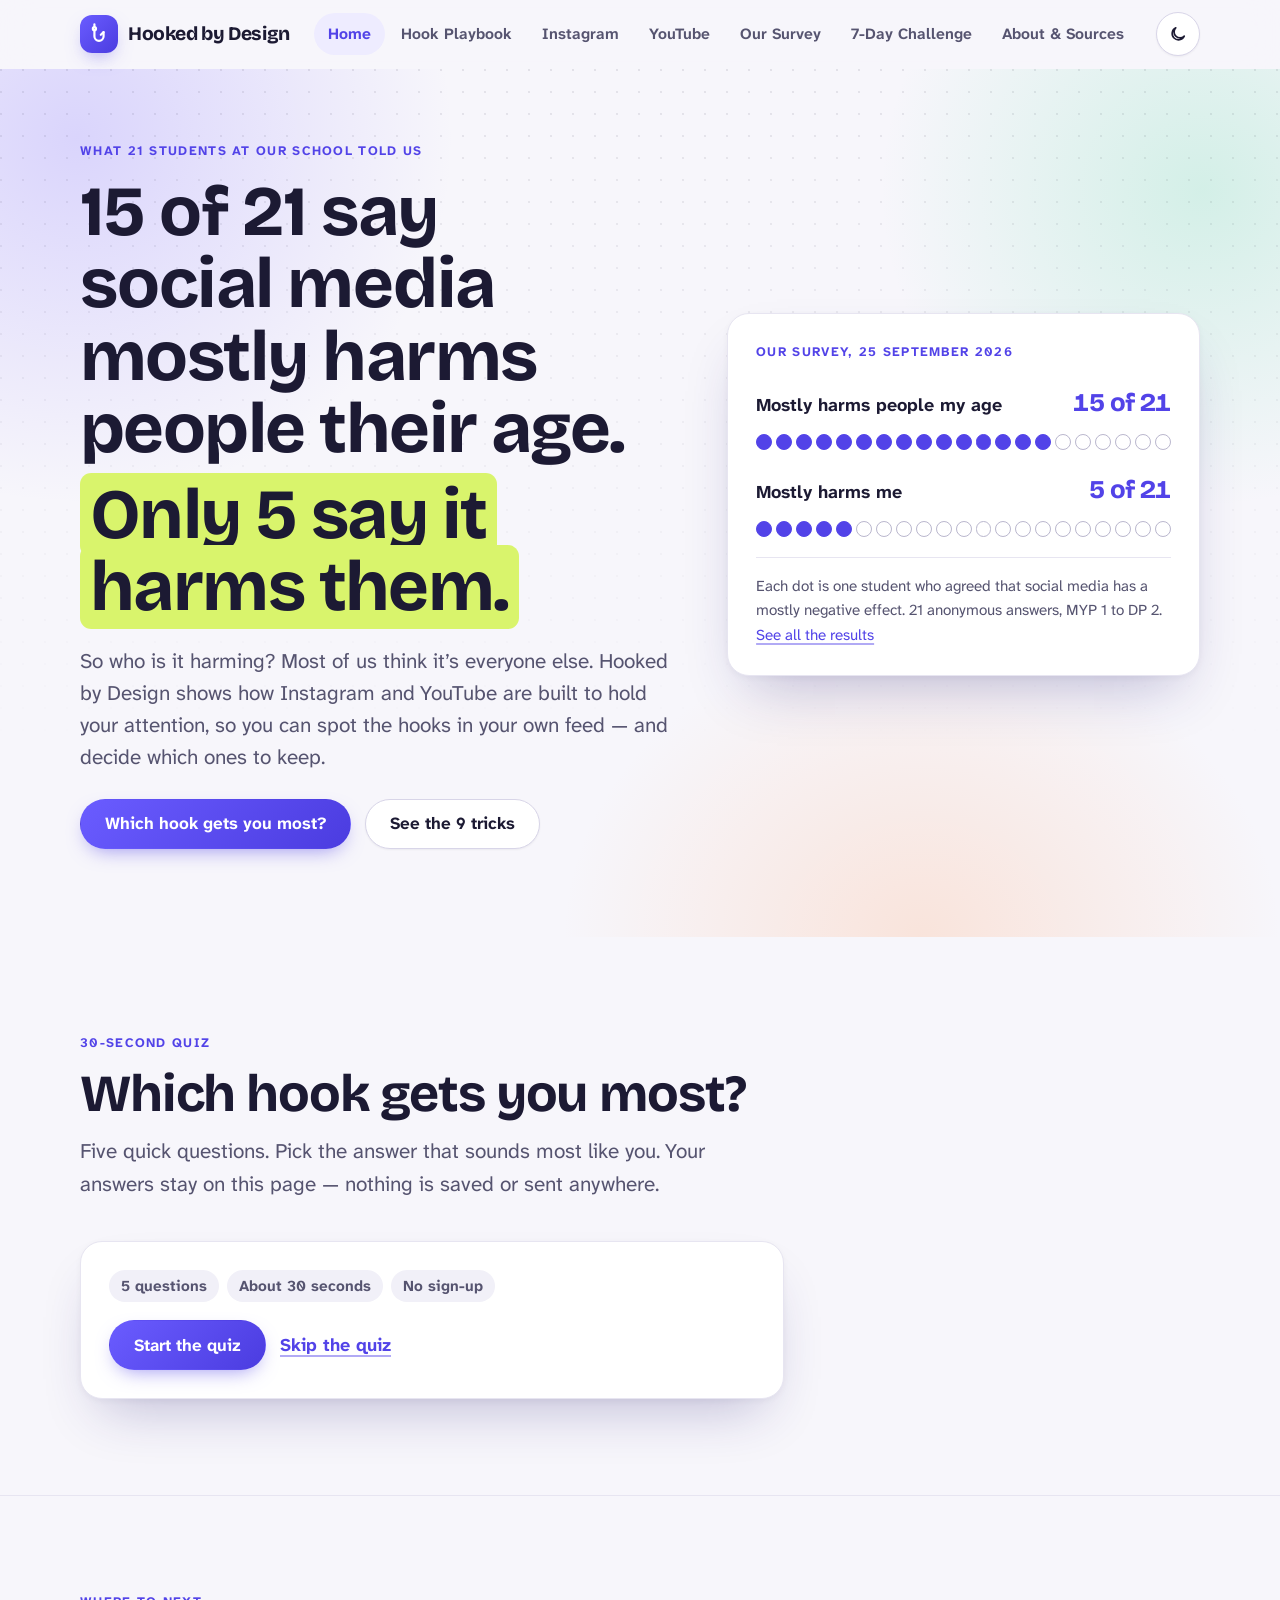
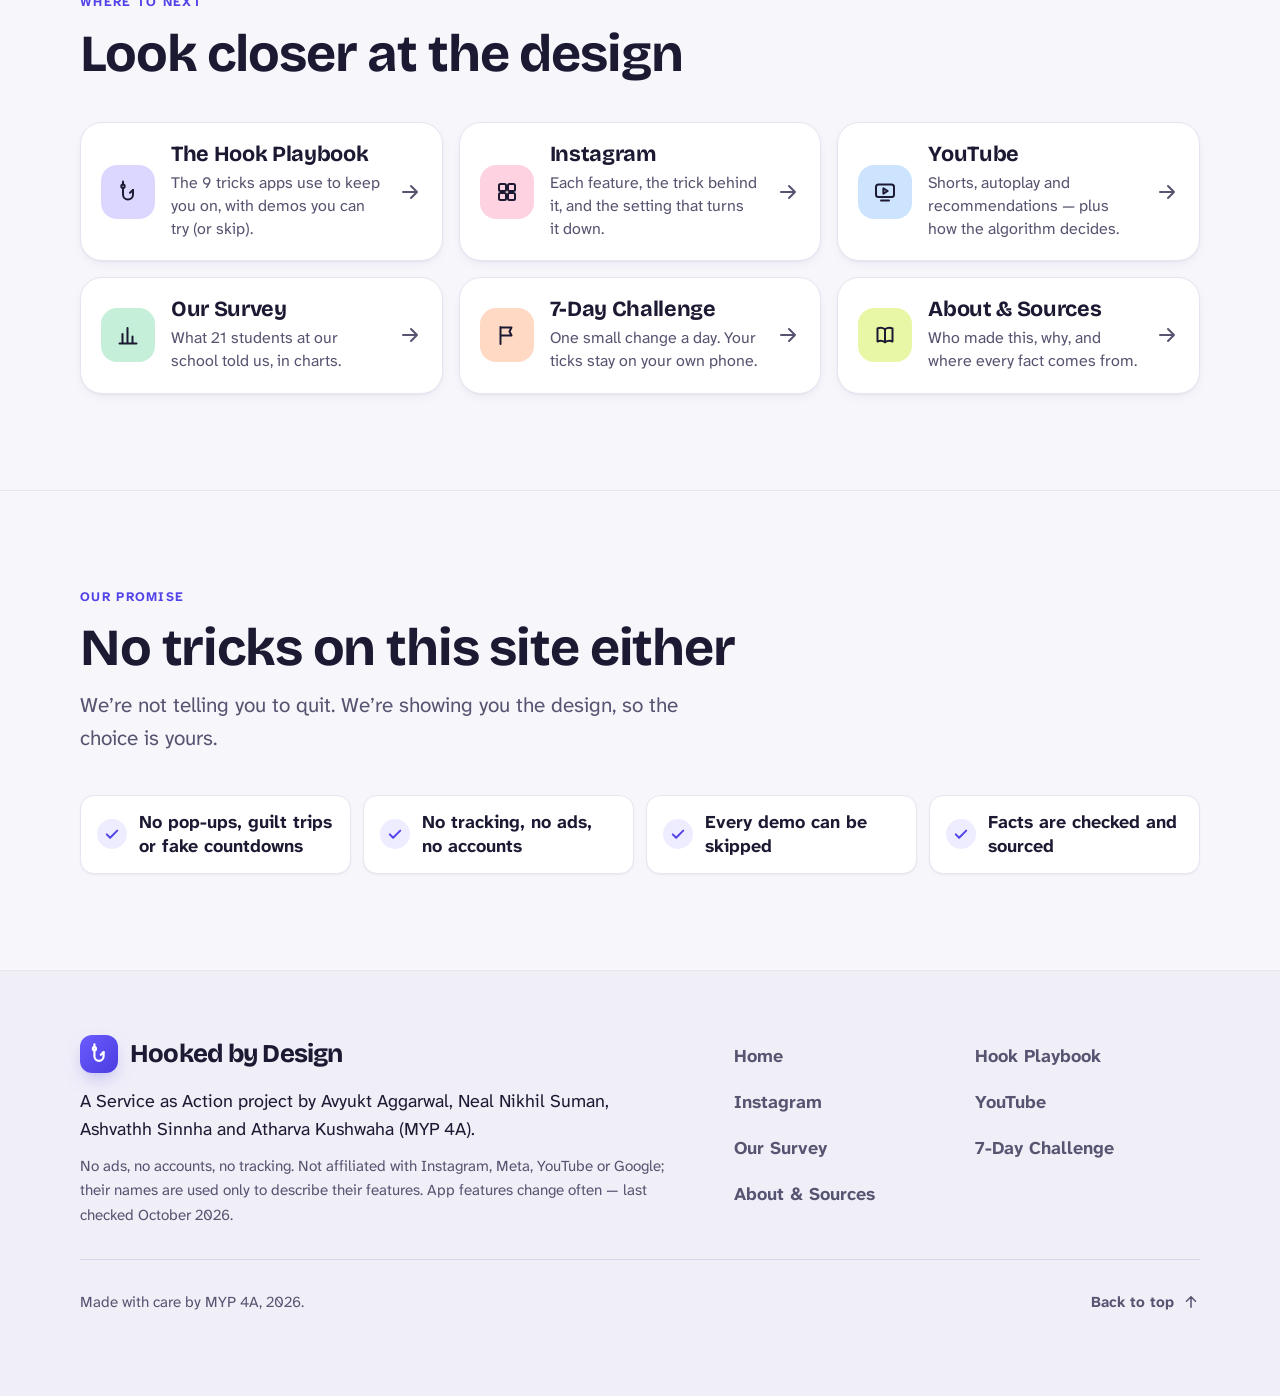
==== commit 2ae0e96d: "Polish pass: alignment fixes, back-to-top, feedback fallback - Survey stat cards keep their dots and" ====
--- a/index.html
+++ b/index.html
@@ -8,6 +8,8 @@
 <meta property="og:title" content="Hooked by Design">
 <meta property="og:description" content="A student guide to the design tricks in Instagram and YouTube: why they work, and how to switch them off or limit them. A Service as Action project by MYP 4 students.">
 <meta property="og:type" content="website">
+<meta property="og:site_name" content="Hooked by Design">
+<meta name="twitter:card" content="summary_large_image">
 <!-- After publishing, change this to the full address, e.g. https://hooked-by-design.vercel.app/assets/img/social-card.png -->
 <meta property="og:image" content="assets/img/social-card.png">
 <meta name="theme-color" content="#f7f6fb">
@@ -271,6 +273,10 @@
       </ul>
     </nav>
   </div>
+  <div class="wrap footer-bottom">
+    <p>Made with care by MYP 4A, 2026.</p>
+    <a class="to-top" href="#top">Back to top <svg class="icon" aria-hidden="true"><use href="#i-arrow-up"/></svg></a>
+  </div>
 </footer>
 </body>
 </html>
--- a/assets/css/style.css
+++ b/assets/css/style.css
@@ -185,6 +185,10 @@
 }
 
 body {
+  display: flex;
+  flex-direction: column;
+  min-height: 100vh;
+  min-height: 100dvh;
   margin: 0;
   background: var(--paper);
   color: var(--ink);
@@ -342,6 +346,12 @@
   max-width: 42rem;
 }
 
+/* A narrow text column still lines up with the left edge of the page */
+.wrap.prose {
+  margin-left: max(16px, calc((100% - 1120px) / 2));
+  margin-right: auto;
+}
+
 .stack > * + * {
   margin-top: var(--gap, 1rem);
 }
@@ -380,6 +390,10 @@
   line-height: 1.55;
   color: var(--ink-2);
   max-width: 40rem;
+}
+
+main {
+  flex: 1 0 auto;
 }
 
 /* ---------- Header and navigation ---------- */
@@ -1272,7 +1286,7 @@
   padding: 0;
   display: grid;
   gap: 12px;
-  grid-template-columns: repeat(auto-fit, minmax(min(240px, 100%), 1fr));
+  grid-template-columns: repeat(auto-fit, minmax(min(200px, 100%), 1fr));
 }
 
 .promise-list li {
@@ -1773,6 +1787,8 @@
   font-family: var(--display);
   font-weight: 720;
   font-size: 1.35rem;
+  line-height: 1.2;
+  text-wrap: balance;
 }
 
 /* Demo 2: autoplay */
@@ -3325,6 +3341,7 @@
 .chart {
   display: grid;
   gap: 16px;
+  align-content: start;
 }
 
 .chart-title {
@@ -3451,6 +3468,7 @@
 .big-stat {
   display: grid;
   gap: 10px;
+  align-content: start;
 }
 
 .big-stat .num,
@@ -3753,6 +3771,9 @@
   display: grid;
   grid-template-columns: minmax(0, 1fr);
   gap: 22px;
+}
+
+.challenge-layout > * {
   max-width: 820px;
 }
 
@@ -3798,6 +3819,10 @@
 .reset-card {
   display: grid;
   gap: 12px;
+}
+
+.reset-card .status {
+  min-height: 0;
 }
 
 /* ---------- About / sources ---------- */
@@ -3883,6 +3908,21 @@
   font-weight: 800;
 }
 
+/* Until the real form link is pasted into about.html, the button hides itself and this note shows. */
+.feedback-soon {
+  display: none;
+  font-weight: 700;
+  color: var(--ink-2);
+}
+
+[data-feedback-link][href*="REPLACE"] {
+  display: none;
+}
+
+[data-feedback-link][href*="REPLACE"] + .feedback-soon {
+  display: block;
+}
+
 /* ---------- 404 page ---------- */
 
 .lost {
@@ -3890,6 +3930,11 @@
   justify-items: start;
   gap: 18px;
   max-width: 40rem;
+  padding-block: clamp(16px, 5vw, 56px);
+}
+
+.lost h1 {
+  margin: 0;
 }
 
 .lost-mark {
@@ -3973,6 +4018,46 @@
 .footer-links a:hover {
   color: var(--brand);
   text-decoration: underline;
+}
+
+.footer-bottom {
+  display: flex;
+  flex-wrap: wrap;
+  justify-content: space-between;
+  align-items: center;
+  gap: 8px 24px;
+  margin-top: 32px;
+  padding-top: 20px;
+  border-top: 1px solid var(--line-2);
+  font-size: 0.95rem;
+  color: var(--ink-2);
+}
+
+.to-top {
+  display: inline-flex;
+  align-items: center;
+  gap: 8px;
+  min-height: 44px;
+  font-weight: 700;
+  text-decoration: none;
+}
+
+.site-footer .to-top {
+  color: var(--ink-2);
+}
+
+.site-footer .to-top:hover {
+  color: var(--brand);
+}
+
+.to-top .icon {
+  width: 18px;
+  height: 18px;
+  transition: transform 0.25s var(--ease-out);
+}
+
+.to-top:hover .icon {
+  transform: translateY(-3px);
 }
 
 /* ---------- Keep single-column grids inside the screen ---------- */
@@ -4171,24 +4256,28 @@
 
   /* Page headers arrive one line at a time */
   .hero-copy > *,
-  .page-hero > .wrap:not(.teardown) > *,
+  .page-hero > .wrap:not(.teardown) > :not(.lost),
+  .lost > *,
   .teardown-text > * {
     animation: rise 0.8s var(--ease-out) backwards;
   }
 
   .hero-copy > :nth-child(2),
+  .lost > :nth-child(2),
   .page-hero > .wrap:not(.teardown) > :nth-child(2),
   .teardown-text > :nth-child(2) {
     animation-delay: 0.08s;
   }
 
   .hero-copy > :nth-child(3),
+  .lost > :nth-child(3),
   .page-hero > .wrap:not(.teardown) > :nth-child(3),
   .teardown-text > :nth-child(3) {
     animation-delay: 0.16s;
   }
 
   .hero-copy > :nth-child(n + 4),
+  .lost > :nth-child(n + 4),
   .page-hero > .wrap:not(.teardown) > :nth-child(n + 4) {
     animation-delay: 0.24s;
   }
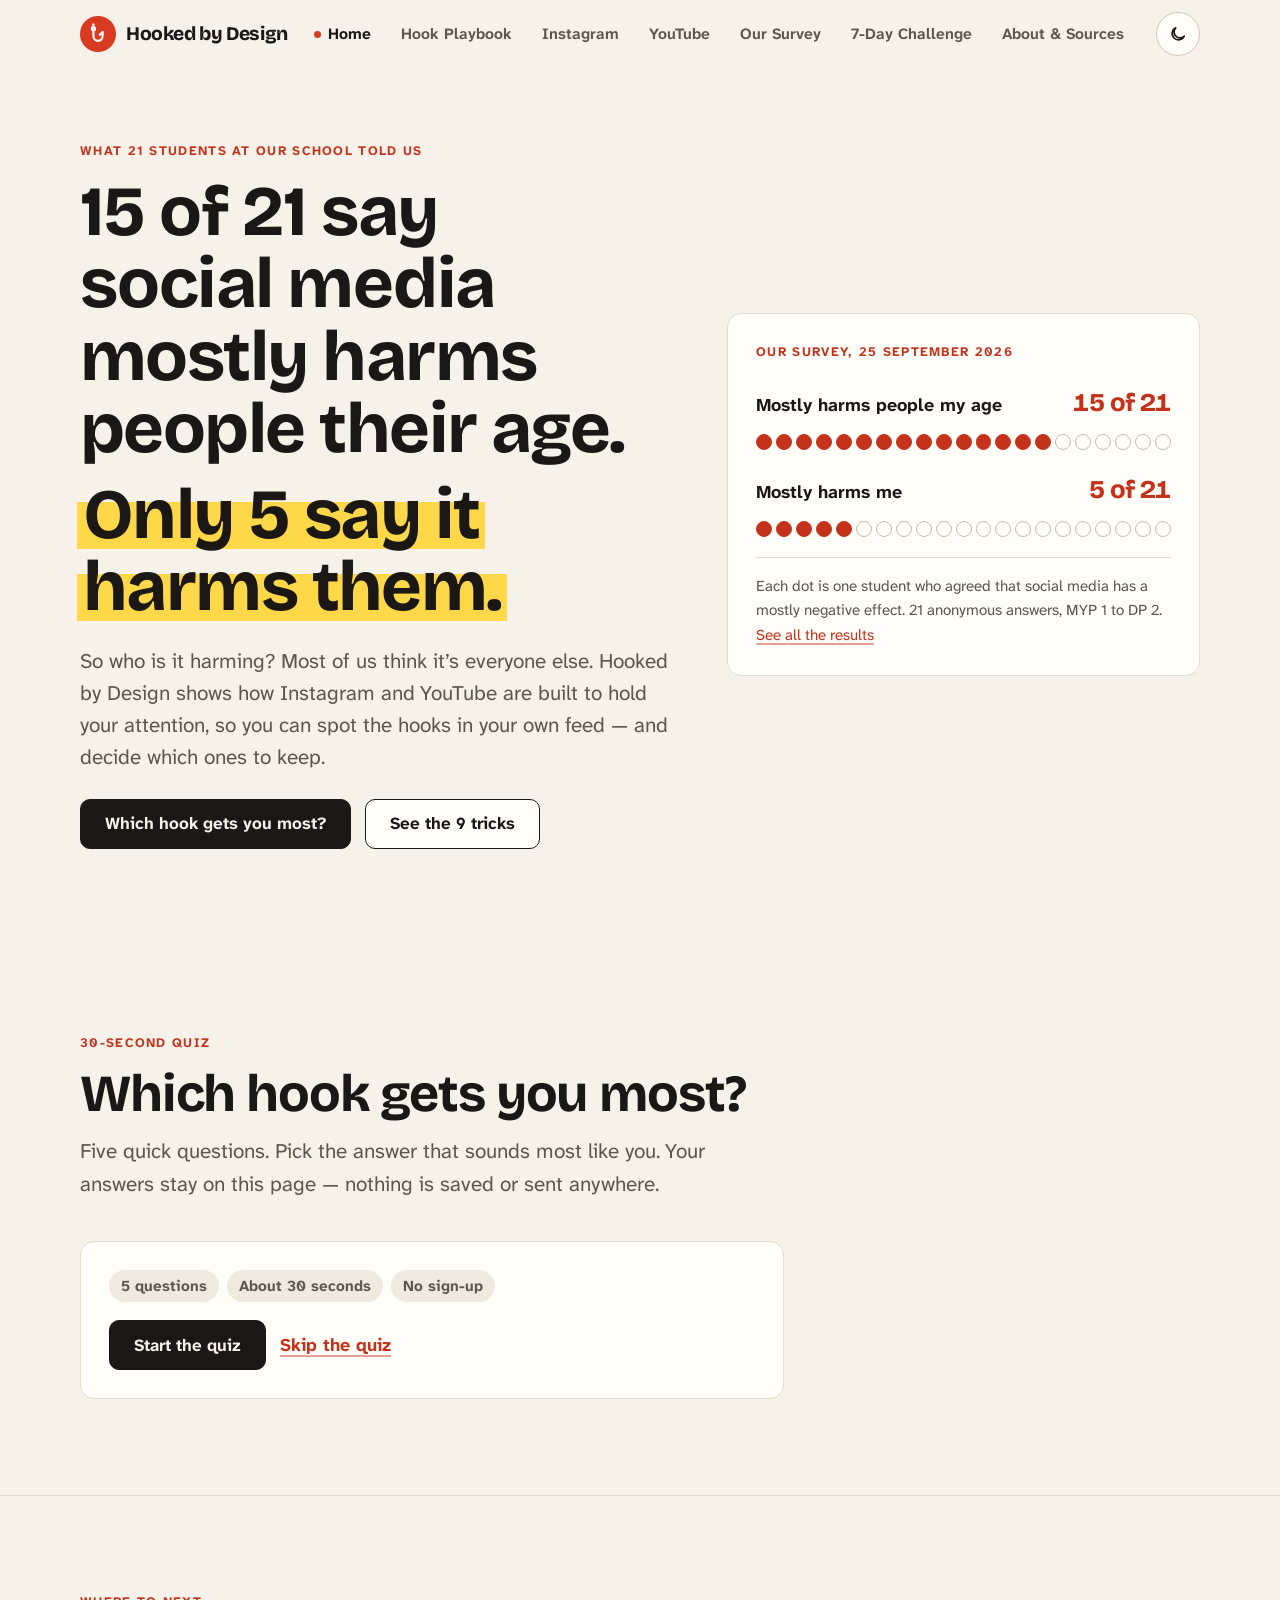
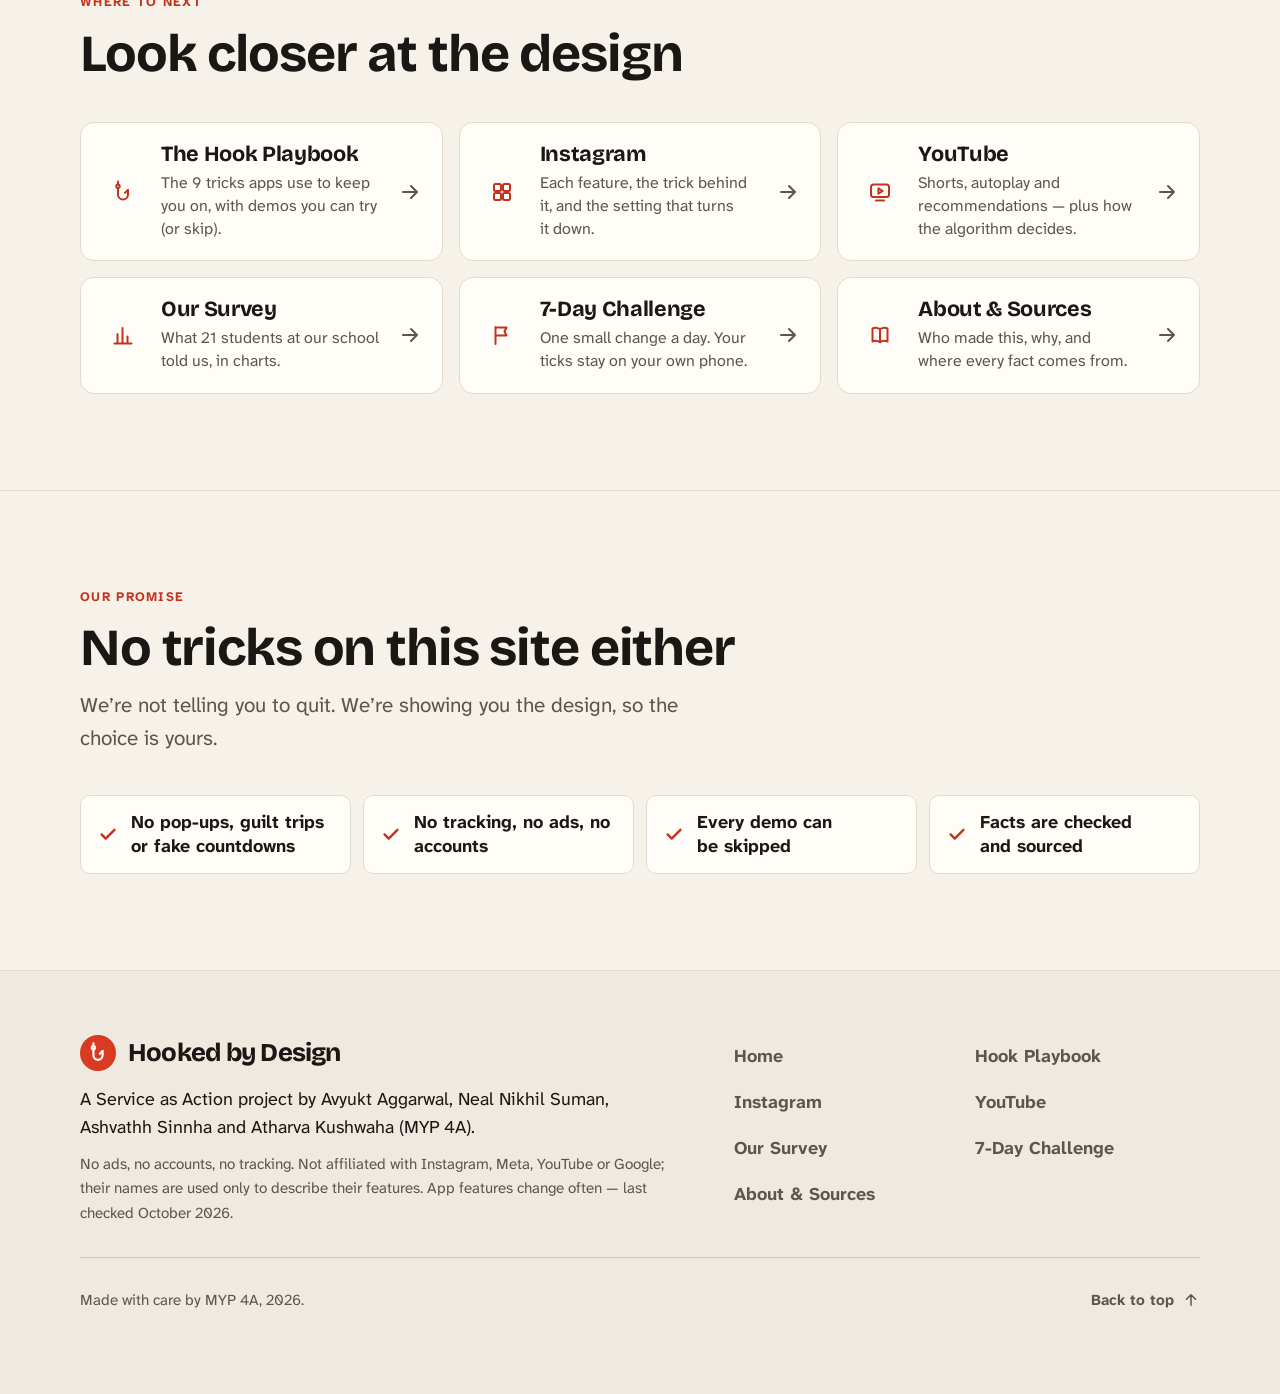
==== commit 141d5f74: "Flat, editorial colour scheme: paper, ink and notification red The violet gradients, gradient text, " ====
--- a/index.html
+++ b/index.html
@@ -10,9 +10,13 @@
 <meta property="og:type" content="website">
 <meta property="og:site_name" content="Hooked by Design">
 <meta name="twitter:card" content="summary_large_image">
-<!-- After publishing, change this to the full address, e.g. https://hooked-by-design.vercel.app/assets/img/social-card.png -->
-<meta property="og:image" content="assets/img/social-card.png">
-<meta name="theme-color" content="#f7f6fb">
+<meta property="og:url" content="https://hooked-by-design.vercel.app/">
+<meta property="og:image" content="https://hooked-by-design.vercel.app/assets/img/social-card.png">
+<meta property="og:image:width" content="1200">
+<meta property="og:image:height" content="630">
+<meta property="og:image:alt" content="Hooked by Design: 15 of 21 students say social media mostly harms people their age, but only 5 say it harms them.">
+<meta name="theme-color" content="#f6f2ea">
+<link rel="canonical" href="https://hooked-by-design.vercel.app/">
 <link rel="icon" href="assets/img/favicon.svg" type="image/svg+xml">
 <link rel="apple-touch-icon" href="assets/img/apple-touch-icon.png">
 <link rel="preload" href="assets/fonts/bricolage-grotesque.woff2" as="font" type="font/woff2" crossorigin>
--- a/assets/css/style.css
+++ b/assets/css/style.css
@@ -23,76 +23,69 @@
 }
 
 /* ---------- Design tokens ---------- */
-/* All the colours live here. Change one value and it changes everywhere. */
+/* All the colours live here. Change one value and it changes everywhere.
+   No gradients, no glows: flat colour on warm paper, one red accent. */
 
 :root {
-  /* Backgrounds */
-  --paper: #f7f6fb;
-  --paper-2: #f0eff8;
-  --card: #ffffff;
-  --sunk: #f1f0f8;
+  /* Backgrounds: warm paper, like a printed page */
+  --paper: #f6f2ea;
+  --paper-2: #efe9df;
+  --card: #fffdf8;
+  --sunk: #efe9df;
 
   /* Text */
-  --ink: #1c1a33;
-  --ink-2: #565470;
+  --ink: #1a1714;
+  --ink-2: #5d564c;
 
   /* Lines */
-  --line: #e7e5f1;
-  --line-2: #d8d5e8;
-  --control: #8f8ca8;
-
-  /* Brand */
-  --brand: #5243e8;
-  --on-brand: #ffffff;
-  --brand-soft: #eeecff;
-  --note-line: #d9d4fd;
-  --lime: #d9f46c;
-  --lime-soft: #f3fbd2;
-  --on-lime: #1c1a33;
-  --reveal-line: #dcef9a;
-  --rose: #a3123f;
-  --rose-soft: #ffe4ec;
-  --heart: #e8406d;
-  --grey: #b9b6cd;
-  --bar: #bdb6f9;
-  --focus: #5243e8;
-
-  --grad-brand: linear-gradient(135deg, #6a5cff 0%, #4b3ce0 100%);
-  --grad-text: linear-gradient(120deg, #5243e8 15%, #9b4dec 95%);
-
-  /* Soft colour washes behind the page headers */
-  --wash-1: rgb(150 135 255 / 0.3);
-  --wash-2: rgb(110 220 175 / 0.26);
-  --wash-3: rgb(255 185 145 / 0.3);
-  --grid-dot: rgb(28 26 51 / 0.09);
+  --line: #e3dbcd;
+  --line-2: #d2c8b7;
+  --control: #8c8477;
+
+  /* Accent: notification red, the most famous hook of all */
+  --brand: #c4321c;
+  --dot: #d93a22;
+  --on-dot: #fffdf8;
+  --on-brand: #fffdf8;
+  --brand-soft: #f2ebe0;
+  --note-line: #e3dbcd;
+
+  /* Highlighter yellow, for marking things up */
+  --mark: #ffd84a;
+  --mark-soft: #fbf0c4;
+  --on-mark: #1a1714;
+  --reveal-line: #ecdc94;
+  --hl-band: #ffd84a;
+
+  --rose: #a8271a;
+  --rose-soft: #fbe4dd;
+  --heart: #d93a22;
+  --grey: #c4bcae;
+  --bar: #a39a8c;
+  --focus: #c4321c;
 
   /* Mock-up palette: our own colours, not the apps' brand colours */
-  --m1: #dcd7ff;
-  --m2: #c6efd9;
-  --m3: #ffd9c4;
-  --m4: #cde4ff;
-  --m5: #e8f7a6;
-  --m6: #ffd2e2;
-  --mock-line: rgb(28 26 51 / 0.18);
-  --mock-ink: #2b2943;
-  --skeleton: #e3e1ee;
-
-  /* Shadows */
-  --shadow-xs: 0 1px 2px rgb(28 26 51 / 0.06);
-  --shadow-sm: 0 1px 2px rgb(28 26 51 / 0.04), 0 4px 14px -6px rgb(42 34 120 / 0.12);
-  --shadow: 0 1px 3px rgb(28 26 51 / 0.05), 0 12px 28px -12px rgb(42 34 120 / 0.2);
-  --shadow-lg: 0 2px 6px rgb(28 26 51 / 0.04), 0 28px 56px -22px rgb(42 34 120 / 0.3);
-  --shadow-brand: 0 8px 20px -8px rgb(82 67 232 / 0.6);
-  --shadow-brand-hover: 0 14px 28px -10px rgb(82 67 232 / 0.65);
-
-  /* A white tick for checked boxes */
-  --check-mark: url("data:image/svg+xml,%3Csvg xmlns='http://www.w3.org/2000/svg' viewBox='0 0 24 24' fill='none' stroke='%23ffffff' stroke-width='3.2' stroke-linecap='round' stroke-linejoin='round'%3E%3Cpath d='M5 12.5l4.5 4.5L19 7.5'/%3E%3C/svg%3E");
+  --m1: #dcd6ee;
+  --m2: #cfe5d3;
+  --m3: #f5d3bd;
+  --m4: #cde1ee;
+  --m5: #f3e6a6;
+  --m6: #f4d0d2;
+  --mock-line: rgb(26 23 20 / 0.2);
+  --mock-ink: #2b2723;
+  --skeleton: #e6dfd2;
+
+  /* Only things that float over the app drawings get a shadow */
+  --shadow-pop: 0 8px 20px -10px rgb(26 23 20 / 0.45);
+
+  /* The tick inside a checked box */
+  --check-mark: url("data:image/svg+xml,%3Csvg xmlns='http://www.w3.org/2000/svg' viewBox='0 0 24 24' fill='none' stroke='%23fffdf8' stroke-width='3.2' stroke-linecap='round' stroke-linejoin='round'%3E%3Cpath d='M5 12.5l4.5 4.5L19 7.5'/%3E%3C/svg%3E");
 
   /* Shape */
-  --r-sm: 10px;
-  --r: 14px;
-  --r-lg: 22px;
-  --r-xl: 30px;
+  --r-sm: 8px;
+  --r: 10px;
+  --r-lg: 14px;
+  --r-xl: 18px;
 
   /* Type */
   --display: "Bricolage Grotesque", "Avenir Next", "Segoe UI", system-ui, sans-serif;
@@ -106,59 +99,51 @@
 }
 
 :root[data-theme="dark"] {
-  --paper: #13121d;
-  --paper-2: #181726;
-  --card: #1d1c2c;
-  --sunk: #161523;
-
-  --ink: #ecebf6;
-  --ink-2: #aeacc6;
-
-  --line: #2b293d;
-  --line-2: #3a374f;
-  --control: #7d7a96;
-
-  --brand: #a89eff;
-  --on-brand: #13121d;
-  --brand-soft: #28244a;
-  --note-line: #3a356c;
-  --lime: #d9f46c;
-  --lime-soft: #262c12;
-  --on-lime: #1c1a33;
-  --reveal-line: #445019;
-  --rose: #ff9cbc;
-  --rose-soft: #3a1a2a;
-  --heart: #ff6f93;
-  --grey: #6b6884;
-  --bar: #5a5294;
-  --focus: #c0b8ff;
-
-  --grad-brand: linear-gradient(135deg, #c0b8ff 0%, #9a8ffb 100%);
-  --grad-text: linear-gradient(120deg, #b4abff 15%, #e0a8ff 95%);
-
-  --wash-1: rgb(120 100 255 / 0.2);
-  --wash-2: rgb(60 170 130 / 0.12);
-  --wash-3: rgb(210 120 80 / 0.12);
-  --grid-dot: rgb(255 255 255 / 0.06);
-
-  --m1: #3d3775;
-  --m2: #22523d;
-  --m3: #6e3f29;
-  --m4: #224566;
-  --m5: #4a5719;
-  --m6: #6c2d47;
+  --paper: #161412;
+  --paper-2: #1b1916;
+  --card: #1f1c19;
+  --sunk: #12100e;
+
+  --ink: #f3ede3;
+  --ink-2: #b8afa2;
+
+  --line: #302b26;
+  --line-2: #433c35;
+  --control: #8e8579;
+
+  --brand: #ff7b63;
+  --dot: #d93a22;
+  --on-dot: #fffdf8;
+  --on-brand: #161412;
+  --brand-soft: #24201c;
+  --note-line: #302b26;
+
+  --mark: #ffd84a;
+  --mark-soft: #2e2810;
+  --on-mark: #1a1714;
+  --reveal-line: #57491a;
+  --hl-band: rgb(255 216 74 / 0.35);
+
+  --rose: #ff8f80;
+  --rose-soft: #3a1f19;
+  --heart: #ff6a55;
+  --grey: #5a534b;
+  --bar: #7a7166;
+  --focus: #ff7b63;
+
+  --m1: #3d3852;
+  --m2: #2d4733;
+  --m3: #5c3b28;
+  --m4: #263f50;
+  --m5: #534a1c;
+  --m6: #57303a;
   --mock-line: rgb(255 255 255 / 0.18);
-  --mock-ink: #d7d5e8;
-  --skeleton: #34324a;
-
-  --shadow-xs: 0 1px 2px rgb(0 0 0 / 0.3);
-  --shadow-sm: 0 1px 2px rgb(0 0 0 / 0.3), 0 4px 14px -6px rgb(0 0 0 / 0.45);
-  --shadow: 0 1px 3px rgb(0 0 0 / 0.3), 0 12px 28px -12px rgb(0 0 0 / 0.6);
-  --shadow-lg: 0 2px 6px rgb(0 0 0 / 0.3), 0 28px 56px -22px rgb(0 0 0 / 0.7);
-  --shadow-brand: 0 8px 20px -8px rgb(150 135 255 / 0.45);
-  --shadow-brand-hover: 0 14px 28px -10px rgb(150 135 255 / 0.55);
-
-  --check-mark: url("data:image/svg+xml,%3Csvg xmlns='http://www.w3.org/2000/svg' viewBox='0 0 24 24' fill='none' stroke='%2313121d' stroke-width='3.2' stroke-linecap='round' stroke-linejoin='round'%3E%3Cpath d='M5 12.5l4.5 4.5L19 7.5'/%3E%3C/svg%3E");
+  --mock-ink: #ddd5c8;
+  --skeleton: #36302a;
+
+  --shadow-pop: 0 8px 20px -10px rgb(0 0 0 / 0.8);
+
+  --check-mark: url("data:image/svg+xml,%3Csvg xmlns='http://www.w3.org/2000/svg' viewBox='0 0 24 24' fill='none' stroke='%23161412' stroke-width='3.2' stroke-linecap='round' stroke-linejoin='round'%3E%3Cpath d='M5 12.5l4.5 4.5L19 7.5'/%3E%3C/svg%3E");
 
   color-scheme: dark;
 }
@@ -201,8 +186,8 @@
 }
 
 ::selection {
-  background: var(--lime);
-  color: var(--on-lime);
+  background: var(--mark);
+  color: var(--on-mark);
 }
 
 img,
@@ -330,7 +315,6 @@
   border-radius: 999px;
   font-weight: 700;
   text-decoration: none;
-  box-shadow: var(--shadow);
 }
 
 .skip-link:focus {
@@ -375,12 +359,12 @@
 
 .hl {
   background-color: transparent;
-  background-image: linear-gradient(var(--lime), var(--lime));
+  background-image: linear-gradient(transparent 34%, var(--hl-band) 34%, var(--hl-band) 90%, transparent 90%);
   background-repeat: no-repeat;
   background-size: 100% 100%;
-  color: var(--on-lime);
-  padding: 0 0.14em;
-  border-radius: 0.16em;
+  color: inherit;
+  padding: 0 0.08em;
+  margin: 0 -0.04em;
   -webkit-box-decoration-break: clone;
   box-decoration-break: clone;
 }
@@ -403,17 +387,13 @@
   top: 0;
   z-index: 40;
   background: var(--paper);
-  background: color-mix(in srgb, var(--paper) 82%, transparent);
-  -webkit-backdrop-filter: saturate(1.8) blur(16px);
-  backdrop-filter: saturate(1.8) blur(16px);
   border-bottom: 1px solid transparent;
-  transition: border-color 0.3s ease, box-shadow 0.3s ease;
+  transition: border-color 0.3s ease;
   view-transition-name: site-header;
 }
 
 .site-header.is-scrolled {
   border-bottom-color: var(--line);
-  box-shadow: 0 10px 30px -20px rgb(42 34 120 / 0.35);
 }
 
 /* Without JavaScript the full menu is always open, so the header stays put. */
@@ -446,14 +426,13 @@
 }
 
 .brand-mark {
-  width: 38px;
-  height: 38px;
-  border-radius: 12px;
-  background: var(--grad-brand);
-  color: var(--on-brand);
+  width: 36px;
+  height: 36px;
+  border-radius: 50%;
+  background: var(--dot);
+  color: var(--on-dot);
   display: grid;
   place-items: center;
-  box-shadow: var(--shadow-brand);
   transition: transform 0.45s var(--ease-spring);
 }
 
@@ -484,7 +463,6 @@
   display: grid;
   place-items: center;
   cursor: pointer;
-  box-shadow: var(--shadow-xs);
   transition: border-color 0.2s ease, transform 0.25s var(--ease-out);
 }
 
@@ -527,7 +505,6 @@
   color: var(--ink);
   font-weight: 700;
   cursor: pointer;
-  box-shadow: var(--shadow-xs);
   transition: background-color 0.2s ease, border-color 0.2s ease, color 0.2s ease;
 }
 
@@ -536,9 +513,9 @@
 }
 
 .menu-button[aria-expanded="true"] {
-  background: var(--brand-soft);
-  border-color: var(--note-line);
-  color: var(--brand);
+  background: var(--ink);
+  border-color: var(--ink);
+  color: var(--paper);
 }
 
 .no-js .menu-button {
@@ -612,9 +589,8 @@
 }
 
 .site-nav a[aria-current="page"] {
-  background: var(--brand-soft);
-  border-color: transparent;
-  color: var(--brand);
+  border-color: var(--ink);
+  box-shadow: inset 4px 0 0 var(--dot);
 }
 
 .nav-hint {
@@ -667,7 +643,7 @@
     color: var(--ink-2);
     font-size: 0.975rem;
     font-weight: 650;
-    border-radius: 999px;
+    border-radius: var(--r-sm);
   }
 
   .site-nav a:hover {
@@ -677,13 +653,29 @@
   }
 
   .site-nav a[aria-current="page"] {
-    background: var(--brand-soft);
-    color: var(--brand);
+    background: transparent;
+    border-color: transparent;
+    box-shadow: none;
+    color: var(--ink);
     font-weight: 700;
   }
 
   .nav-hint {
     display: none;
+  }
+
+  /* The current page gets a little red notification dot */
+  .site-nav a[aria-current="page"]::before {
+    content: "";
+    width: 7px;
+    height: 7px;
+    border-radius: 50%;
+    background: var(--dot);
+  }
+
+  .site-nav a {
+    justify-content: flex-start;
+    gap: 7px;
   }
 }
 
@@ -696,8 +688,8 @@
   gap: 10px;
   min-height: 50px;
   padding: 12px 24px;
-  border: 1px solid var(--line-2);
-  border-radius: 999px;
+  border: 1.5px solid var(--ink);
+  border-radius: var(--r);
   background: var(--card);
   color: var(--ink);
   font-family: var(--body);
@@ -707,21 +699,17 @@
   text-align: center;
   text-decoration: none;
   cursor: pointer;
-  box-shadow: var(--shadow-xs);
   -webkit-tap-highlight-color: transparent;
   transition: transform 0.25s var(--ease-out), box-shadow 0.25s var(--ease-out), background-color 0.2s ease, border-color 0.2s ease, color 0.2s ease;
 }
 
 .btn:hover {
-  transform: translateY(-2px);
-  border-color: var(--control);
-  box-shadow: var(--shadow);
+  background: var(--sunk);
   text-decoration: none;
 }
 
 .btn:active {
-  transform: translateY(0) scale(0.97);
-  box-shadow: var(--shadow-xs);
+  transform: scale(0.97);
   transition-duration: 0.08s;
 }
 
@@ -731,25 +719,26 @@
 }
 
 .btn-primary {
-  background: var(--grad-brand);
-  color: var(--on-brand);
-  border-color: transparent;
-  box-shadow: var(--shadow-brand);
+  background: var(--ink);
+  color: var(--paper);
+  border-color: var(--ink);
 }
 
 .btn-primary:hover {
-  border-color: transparent;
-  box-shadow: var(--shadow-brand-hover);
+  background: var(--dot);
+  border-color: var(--dot);
+  color: var(--on-dot);
 }
 
 .btn-blue {
+  background: var(--dot);
+  color: var(--on-dot);
+  border-color: var(--dot);
+}
+
+.btn-blue:hover {
   background: var(--brand);
-  color: var(--on-brand);
-  border-color: transparent;
-}
-
-.btn-blue:hover {
-  border-color: transparent;
+  border-color: var(--brand);
 }
 
 .btn-small {
@@ -759,11 +748,14 @@
 }
 
 .btn[disabled],
-.btn[aria-disabled="true"] {
+.btn[aria-disabled="true"],
+.btn[disabled]:hover {
   opacity: 0.45;
   cursor: not-allowed;
   transform: none;
-  box-shadow: none;
+  background: var(--card);
+  border-color: var(--ink);
+  color: var(--ink);
 }
 
 .btn-row {
@@ -815,15 +807,12 @@
   font-size: 0.95rem;
   text-decoration: none;
   line-height: 1.2;
-  box-shadow: var(--shadow-xs);
   transition: transform 0.25s var(--ease-out), background-color 0.2s ease, border-color 0.2s ease, box-shadow 0.25s ease;
 }
 
 a.chip:hover {
   transform: translateY(-2px);
-  background: var(--brand-soft);
-  border-color: var(--note-line);
-  box-shadow: var(--shadow-sm);
+  border-color: var(--ink);
 }
 
 .chip-num {
@@ -833,7 +822,7 @@
   height: 28px;
   padding: 0 5px;
   border-radius: 999px;
-  background: var(--brand-soft);
+  background: var(--sunk);
   color: var(--brand);
   font-family: var(--display);
   font-size: 0.8rem;
@@ -842,48 +831,14 @@
 }
 
 a.chip:hover .chip-num {
-  background: var(--brand);
-  color: var(--on-brand);
+  background: var(--dot);
+  color: var(--on-dot);
 }
 
 /* ---------- Layout blocks ---------- */
 
 .hero {
   padding: clamp(36px, 6vw, 72px) 0 clamp(48px, 7vw, 88px);
-}
-
-/* Soft colour wash and a faint dot grid behind every page header */
-.home-hero,
-.page-hero {
-  position: relative;
-  isolation: isolate;
-}
-
-.home-hero::before,
-.page-hero::before,
-.home-hero::after,
-.page-hero::after {
-  content: "";
-  position: absolute;
-  inset: 0;
-  z-index: -1;
-  pointer-events: none;
-}
-
-.home-hero::before,
-.page-hero::before {
-  background:
-    radial-gradient(42% 60% at 6% 8%, var(--wash-1), transparent 70%),
-    radial-gradient(36% 52% at 94% 14%, var(--wash-2), transparent 70%),
-    radial-gradient(40% 50% at 72% 100%, var(--wash-3), transparent 70%);
-}
-
-.home-hero::after,
-.page-hero::after {
-  background-image: radial-gradient(circle at 1px 1px, var(--grid-dot) 1px, transparent 0);
-  background-size: 22px 22px;
-  -webkit-mask-image: linear-gradient(to bottom, #000 0%, transparent 80%);
-  mask-image: linear-gradient(to bottom, #000 0%, transparent 80%);
 }
 
 .page-hero {
@@ -922,11 +877,6 @@
   border: 1px solid var(--line);
   border-radius: var(--r-lg);
   padding: clamp(20px, 2.6vw, 28px);
-  box-shadow: var(--shadow-sm);
-}
-
-.card-pop {
-  box-shadow: var(--shadow-lg);
 }
 
 .grid {
@@ -936,10 +886,10 @@
 }
 
 .note {
-  border: 1px solid var(--note-line);
-  border-radius: var(--r);
+  border-left: 3px solid var(--brand);
+  border-radius: 0 var(--r) var(--r) 0;
   padding: 14px 18px;
-  background: var(--brand-soft);
+  background: var(--sunk);
 }
 
 .note-label {
@@ -953,10 +903,10 @@
 }
 
 .callout {
-  border: 1px solid var(--line);
+  border: 1px solid var(--reveal-line);
   border-radius: var(--r-xl);
   padding: clamp(22px, 3.2vw, 36px);
-  background: linear-gradient(135deg, var(--lime-soft) 0%, var(--brand-soft) 100%);
+  background: var(--mark-soft);
   color: var(--ink);
 }
 
@@ -1087,15 +1037,12 @@
 }
 
 .quiz-progress {
-  display: inline-flex;
-  width: fit-content;
-  padding: 4px 12px;
-  border-radius: 999px;
-  background: var(--brand-soft);
+  font-weight: 800;
+  font-size: 0.8125rem;
+  letter-spacing: 0.1em;
+  text-transform: uppercase;
   color: var(--brand);
-  font-weight: 700;
-  font-size: 0.9rem;
-  margin-bottom: 14px;
+  margin-bottom: 12px;
 }
 
 .quiz-question {
@@ -1132,15 +1079,15 @@
 }
 
 .option:hover {
-  border-color: var(--brand);
-  background: var(--brand-soft);
+  border-color: var(--ink);
+  background: var(--sunk);
   transform: translateX(3px);
 }
 
 .option.is-chosen {
-  border-color: var(--brand);
-  background: var(--brand-soft);
-  box-shadow: 0 0 0 3px var(--note-line);
+  border-color: var(--ink);
+  background: var(--mark-soft);
+  box-shadow: inset 0 0 0 1px var(--ink);
 }
 
 .option-key {
@@ -1160,8 +1107,8 @@
 
 .option:hover .option-key,
 .option.is-chosen .option-key {
-  background: var(--brand);
-  color: var(--on-brand);
+  background: var(--dot);
+  color: var(--on-dot);
 }
 
 .quiz-result {
@@ -1174,14 +1121,6 @@
   color: var(--brand);
 }
 
-@supports ((-webkit-background-clip: text) or (background-clip: text)) {
-  .result-title {
-    background: var(--grad-text);
-    -webkit-background-clip: text;
-    background-clip: text;
-    color: transparent;
-  }
-}
 
 .result-title:focus {
   outline: none;
@@ -1221,34 +1160,24 @@
   background: var(--card);
   color: var(--ink);
   text-decoration: none;
-  box-shadow: var(--shadow-sm);
   transition: transform 0.35s var(--ease-out), box-shadow 0.35s var(--ease-out), border-color 0.25s ease;
 }
 
 .route:hover {
-  transform: translateY(-4px);
-  border-color: var(--line-2);
-  box-shadow: var(--shadow-lg);
+  border-color: var(--ink);
   text-decoration: none;
 }
 
 .route-icon {
   grid-row: span 2;
-  width: 54px;
-  height: 54px;
-  border-radius: 16px;
+  width: 44px;
+  height: 44px;
   display: grid;
   place-items: center;
-  background: var(--m1);
-  color: var(--ink);
+  color: var(--brand);
   transition: transform 0.45s var(--ease-spring);
 }
 
-.routes > li:nth-child(2) .route-icon { background: var(--m6); }
-.routes > li:nth-child(3) .route-icon { background: var(--m4); }
-.routes > li:nth-child(4) .route-icon { background: var(--m2); }
-.routes > li:nth-child(5) .route-icon { background: var(--m3); }
-.routes > li:nth-child(6) .route-icon { background: var(--m5); }
 
 .route:hover .route-icon {
   transform: rotate(-8deg) scale(1.08);
@@ -1299,15 +1228,11 @@
   background: var(--card);
   font-weight: 700;
   line-height: 1.35;
-  box-shadow: var(--shadow-xs);
 }
 
 .promise-list .icon {
-  width: 30px;
-  height: 30px;
-  padding: 6px;
-  border-radius: 50%;
-  background: var(--brand-soft);
+  width: 22px;
+  height: 22px;
   color: var(--brand);
   stroke-width: 2.6;
 }
@@ -1350,31 +1275,14 @@
   color: var(--brand);
 }
 
-@supports ((-webkit-background-clip: text) or (background-clip: text)) {
-  .hook-num {
-    background: var(--grad-text);
-    -webkit-background-clip: text;
-    background-clip: text;
-    color: transparent;
-  }
-}
 
 .hook-badge {
-  width: 50px;
-  height: 50px;
-  border-radius: 16px;
   display: grid;
   place-items: center;
-  background: var(--m1);
-  color: var(--ink);
+  color: var(--brand);
   margin-left: auto;
 }
 
-.hooks > :nth-child(6n + 2) .hook-badge { background: var(--m6); }
-.hooks > :nth-child(6n + 3) .hook-badge { background: var(--m4); }
-.hooks > :nth-child(6n + 4) .hook-badge { background: var(--m2); }
-.hooks > :nth-child(6n + 5) .hook-badge { background: var(--m3); }
-.hooks > :nth-child(6n + 6) .hook-badge { background: var(--m5); }
 
 .hook h3 {
   font-size: 1.7rem;
@@ -1440,7 +1348,6 @@
   font-weight: 720;
   font-size: 1.2rem;
   letter-spacing: -0.01em;
-  box-shadow: var(--shadow-xs);
 }
 
 .loop li span {
@@ -1485,7 +1392,6 @@
   background: var(--card);
   padding: clamp(20px, 3vw, 32px);
   scroll-margin-top: 12px;
-  box-shadow: var(--shadow-sm);
 }
 
 .demo + .demo {
@@ -1503,12 +1409,9 @@
   align-items: center;
   gap: 8px;
   width: fit-content;
-  padding: 4px 12px;
-  border-radius: 999px;
-  background: var(--brand-soft);
   font-weight: 800;
   font-size: 0.78rem;
-  letter-spacing: 0.08em;
+  letter-spacing: 0.1em;
   text-transform: uppercase;
   color: var(--brand);
 }
@@ -1605,7 +1508,7 @@
   padding: clamp(18px, 2.4vw, 26px);
   border: 1px solid var(--reveal-line);
   border-radius: var(--r-lg);
-  background: var(--lime-soft);
+  background: var(--mark-soft);
   color: var(--ink);
   display: grid;
   gap: 10px;
@@ -1740,8 +1643,8 @@
   width: 48px;
   height: 48px;
   border-radius: 50%;
-  background: var(--lime);
-  color: var(--on-lime);
+  background: var(--mark);
+  color: var(--on-mark);
   display: grid;
   place-items: center;
 }
@@ -1773,10 +1676,7 @@
   gap: 14px;
   padding: 20px;
   text-align: center;
-  background:
-    radial-gradient(70% 50% at 20% 10%, var(--wash-1), transparent 70%),
-    radial-gradient(60% 50% at 90% 90%, var(--wash-2), transparent 70%),
-    var(--paper);
+  background: var(--paper);
 }
 
 .screen-cover[hidden] {
@@ -1800,7 +1700,6 @@
   border-radius: var(--r-lg);
   overflow: hidden;
   background: var(--card);
-  box-shadow: var(--shadow-lg);
 }
 
 .player {
@@ -1933,7 +1832,7 @@
 }
 
 .ap-ring-fg {
-  stroke: #d9f46c;
+  stroke: #ffd84a;
   stroke-linecap: round;
   stroke-dasharray: 125.66;
   stroke-dashoffset: 0;
@@ -1977,8 +1876,8 @@
 }
 
 .ap-overlay .btn-primary {
-  background: #d9f46c;
-  border-color: #d9f46c;
+  background: #ffd84a;
+  border-color: #ffd84a;
   color: #1c1a33;
 }
 
@@ -2062,7 +1961,6 @@
   background: var(--card);
   display: grid;
   place-items: center;
-  box-shadow: var(--shadow-xs);
 }
 
 .reel .icon {
@@ -2071,9 +1969,9 @@
 }
 
 .reel.is-win {
-  background: var(--lime);
+  background: var(--mark);
   border-color: transparent;
-  color: var(--on-lime);
+  color: var(--on-mark);
 }
 
 .r-result {
@@ -2101,7 +1999,7 @@
 }
 
 .r-result.is-jackpot {
-  background: var(--lime-soft);
+  background: var(--mark-soft);
   border-color: var(--reveal-line);
 }
 
@@ -2117,6 +2015,7 @@
 }
 
 .l-banner {
+  box-shadow: var(--shadow-pop);
   position: absolute;
   top: 10px;
   left: 10px;
@@ -2129,7 +2028,6 @@
   border: 1px solid var(--line);
   border-radius: 14px;
   background: var(--card);
-  box-shadow: var(--shadow);
   font-weight: 700;
   font-size: 0.88rem;
   transform: translateY(-140%);
@@ -2234,12 +2132,11 @@
   margin-left: -8px;
   border-radius: 50%;
   border: 2px solid var(--card);
-  background: var(--brand);
-  box-shadow: 0 1px 4px rgb(28 26 51 / 0.25);
+  background: var(--dot);
 }
 
 .l-tick.away {
-  background: var(--lime);
+  background: var(--mark);
 }
 
 .l-axis-label {
@@ -2277,7 +2174,6 @@
   border: 1px solid var(--line);
   border-radius: var(--r-lg);
   background: var(--card);
-  box-shadow: var(--shadow-sm);
 }
 
 .questions li::before {
@@ -2287,14 +2183,13 @@
   width: 50px;
   height: 50px;
   border-radius: 50%;
-  background: var(--grad-brand);
-  color: var(--on-brand);
+  background: var(--dot);
+  color: var(--on-dot);
   display: grid;
   place-items: center;
   font-family: var(--display);
   font-weight: 800;
   font-size: 1.4rem;
-  box-shadow: var(--shadow-brand);
 }
 
 .questions strong {
@@ -2336,7 +2231,7 @@
 }
 
 .verdict-tool {
-  background: var(--lime-soft);
+  background: var(--mark-soft);
   border: 1px solid var(--reveal-line);
   color: var(--ink);
 }
@@ -2349,7 +2244,6 @@
   border-radius: 44px;
   background: var(--card);
   padding: 10px;
-  box-shadow: var(--shadow-lg);
   position: relative;
   margin-inline: auto;
 }
@@ -2702,6 +2596,7 @@
 }
 
 .m-toast {
+  box-shadow: var(--shadow-pop);
   position: absolute;
   left: 10px;
   right: 10px;
@@ -2715,7 +2610,6 @@
   background: var(--card);
   font-weight: 800;
   font-size: 0.8rem;
-  box-shadow: var(--shadow);
 }
 
 .m-toast .icon {
@@ -2819,14 +2713,14 @@
   height: 28px;
   margin: -14px 0 0 -14px;
   border-radius: 50%;
-  background: var(--lime);
-  color: var(--on-lime);
+  background: var(--mark);
+  color: var(--on-mark);
   display: grid;
   place-items: center;
   font-family: var(--display);
   font-weight: 800;
   font-size: 0.9rem;
-  box-shadow: 0 0 0 2px var(--card), 0 4px 10px -2px rgb(28 26 51 / 0.35);
+  border: 1.5px solid var(--ink);
 }
 
 .pin::after {
@@ -2834,7 +2728,7 @@
   position: absolute;
   inset: 0;
   border-radius: 50%;
-  border: 2px solid var(--lime);
+  border: 2px solid var(--mark);
   opacity: 0;
   pointer-events: none;
 }
@@ -2860,13 +2754,11 @@
   text-decoration: none;
   font-weight: 700;
   line-height: 1.25;
-  box-shadow: var(--shadow-xs);
   transition: background-color 0.2s ease, border-color 0.2s ease, transform 0.25s var(--ease-out);
 }
 
 .legend a:hover {
-  background: var(--brand-soft);
-  border-color: var(--note-line);
+  border-color: var(--ink);
   transform: translateX(3px);
 }
 
@@ -2884,8 +2776,9 @@
   width: 32px;
   height: 32px;
   border-radius: 50%;
-  background: var(--lime);
-  color: var(--on-lime);
+  border: 1.5px solid var(--ink);
+  background: var(--mark);
+  color: var(--on-mark);
   display: grid;
   place-items: center;
   font-family: var(--display);
@@ -2920,8 +2813,9 @@
   width: 52px;
   height: 52px;
   border-radius: 50%;
-  background: var(--lime);
-  color: var(--on-lime);
+  border: 1.5px solid var(--ink);
+  background: var(--mark);
+  color: var(--on-mark);
   display: grid;
   place-items: center;
   font-family: var(--display);
@@ -2955,7 +2849,6 @@
 .control {
   display: grid;
   gap: 16px;
-  box-shadow: var(--shadow-lg);
 }
 
 .control h3 {
@@ -2966,11 +2859,8 @@
 }
 
 .control h3 .icon {
-  width: 40px;
-  height: 40px;
-  padding: 9px;
-  border-radius: 12px;
-  background: var(--brand-soft);
+  width: 26px;
+  height: 26px;
   color: var(--brand);
 }
 
@@ -3009,8 +2899,8 @@
   font-family: var(--display);
   font-weight: 800;
   font-size: 0.9rem;
-  background: var(--brand-soft);
-  color: var(--brand);
+  border: 1.5px solid var(--ink);
+  color: var(--ink);
 }
 
 .ui {
@@ -3038,7 +2928,6 @@
   border: 1px solid var(--line);
   border-radius: var(--r);
   background: var(--card);
-  box-shadow: var(--shadow-xs);
 }
 
 .survey-tie .tie-num {
@@ -3113,7 +3002,6 @@
   gap: 8px;
   align-content: start;
   position: relative;
-  box-shadow: var(--shadow-xs);
 }
 
 .flow li::before {
@@ -3121,13 +3009,12 @@
   width: 36px;
   height: 36px;
   border-radius: 50%;
-  background: var(--grad-brand);
+  background: var(--ink);
   color: var(--on-brand);
   display: grid;
   place-items: center;
   font-family: var(--display);
   font-weight: 800;
-  box-shadow: var(--shadow-brand);
 }
 
 .flow strong {
@@ -3236,9 +3123,9 @@
 }
 
 .t-btn.watch {
-  background: var(--grad-brand);
-  border-color: transparent;
-  color: var(--on-brand);
+  background: var(--ink);
+  border-color: var(--ink);
+  color: var(--paper);
 }
 
 .weights {
@@ -3270,7 +3157,7 @@
   height: 100%;
   width: 0;
   border-radius: 999px;
-  background: var(--grad-brand);
+  background: var(--brand);
   transition: width 0.6s var(--ease-out);
 }
 
@@ -3288,7 +3175,7 @@
   padding: 18px 20px;
   border: 1px solid var(--reveal-line);
   border-radius: var(--r-lg);
-  background: var(--lime-soft);
+  background: var(--mark-soft);
   color: var(--ink);
   max-width: 46rem;
 }
@@ -3297,7 +3184,6 @@
   margin-top: 36px;
   display: grid;
   gap: 20px;
-  box-shadow: var(--shadow-lg);
 }
 
 .trainer-head {
@@ -3382,7 +3268,7 @@
 
 .k-agree { background: var(--brand); }
 .k-neutral { background: var(--grey); }
-.k-disagree { background: var(--lime); box-shadow: inset 0 0 0 1px rgb(28 26 51 / 0.14); }
+.k-disagree { background: var(--ink); }
 .k-other { background: var(--card); box-shadow: inset 0 0 0 1.5px var(--control); }
 
 .units-row {
@@ -3419,7 +3305,7 @@
 
 .unit.agree { background: var(--brand); box-shadow: none; }
 .unit.neutral { background: var(--grey); box-shadow: none; }
-.unit.disagree { background: var(--lime); box-shadow: inset 0 0 0 1px rgb(28 26 51 / 0.14); }
+.unit.disagree { background: var(--ink); box-shadow: none; }
 
 .bars {
   list-style: none;
@@ -3462,7 +3348,7 @@
 }
 
 .bar-row.top .bar-fill {
-  background: var(--grad-brand);
+  background: var(--brand);
 }
 
 .big-stat {
@@ -3488,15 +3374,6 @@
   font-size: clamp(2.2rem, 8vw, 3rem);
 }
 
-@supports ((-webkit-background-clip: text) or (background-clip: text)) {
-  .big-stat .num,
-  .big-num {
-    background: var(--grad-text);
-    -webkit-background-clip: text;
-    background-clip: text;
-    color: transparent;
-  }
-}
 
 .compare {
   display: grid;
@@ -3520,7 +3397,6 @@
   border-radius: var(--r-lg);
   padding: 16px;
   background: var(--card);
-  box-shadow: var(--shadow-xs);
 }
 
 .asked .count {
@@ -3575,7 +3451,7 @@
   height: 100%;
   width: calc(var(--done, 0) / 7 * 100%);
   border-radius: 999px;
-  background: var(--grad-brand);
+  background: var(--brand);
   transition: width 0.6s var(--ease-out);
 }
 
@@ -3632,13 +3508,13 @@
 }
 
 .day.is-done {
-  background: linear-gradient(135deg, var(--card) 40%, var(--brand-soft) 100%);
-  border-color: var(--note-line);
+  background: var(--mark-soft);
+  border-color: var(--reveal-line);
 }
 
 .day.is-done .day-num {
-  background: var(--grad-brand);
-  color: var(--on-brand);
+  background: var(--mark);
+  color: var(--on-mark);
 }
 
 .day.is-done .day-num small {
@@ -3679,8 +3555,8 @@
 }
 
 .check input:checked {
-  background: var(--brand) var(--check-mark) center / 16px 16px no-repeat;
-  border-color: var(--brand);
+  background: var(--ink) var(--check-mark) center / 16px 16px no-repeat;
+  border-color: var(--ink);
 }
 
 .check input:focus-visible {
@@ -3688,8 +3564,8 @@
 }
 
 .check:has(input:checked) {
-  background: var(--brand-soft);
-  border-color: var(--note-line);
+  background: var(--mark-soft);
+  border-color: var(--reveal-line);
 }
 
 .check:has(input:focus-visible) {
@@ -3780,7 +3656,6 @@
 .progress-card {
   display: grid;
   gap: 14px;
-  box-shadow: var(--shadow-lg);
 }
 
 .progress-text {
@@ -3848,7 +3723,6 @@
   font-size: 1.25rem;
   letter-spacing: -0.01em;
   line-height: 1.15;
-  box-shadow: var(--shadow-sm);
 }
 
 .avatar {
@@ -3858,16 +3732,13 @@
   border-radius: 50%;
   display: grid;
   place-items: center;
-  background: var(--m1);
+  border: 1.5px solid var(--ink);
   color: var(--ink);
   font-size: 1rem;
   font-weight: 800;
   letter-spacing: 0.02em;
 }
 
-.team li:nth-child(2) .avatar { background: var(--m2); }
-.team li:nth-child(3) .avatar { background: var(--m3); }
-.team li:nth-child(4) .avatar { background: var(--m4); }
 
 .sources {
   padding-left: 1.6em;
@@ -3903,7 +3774,7 @@
   padding: 6px 14px;
   border: 1px solid var(--reveal-line);
   border-radius: 999px;
-  background: var(--lime-soft);
+  background: var(--mark-soft);
   color: var(--ink);
   font-weight: 800;
 }
@@ -3940,12 +3811,11 @@
 .lost-mark {
   width: 84px;
   height: 84px;
-  border-radius: 26px;
+  border-radius: 50%;
   display: grid;
   place-items: center;
-  background: var(--grad-brand);
-  color: var(--on-brand);
-  box-shadow: var(--shadow-brand);
+  background: var(--dot);
+  color: var(--on-dot);
 }
 
 .lost-mark .icon {
@@ -4421,13 +4291,6 @@
     display: none !important;
   }
 
-  .home-hero::before,
-  .home-hero::after,
-  .page-hero::before,
-  .page-hero::after {
-    display: none;
-  }
-
   .card,
   .demo,
   .route,
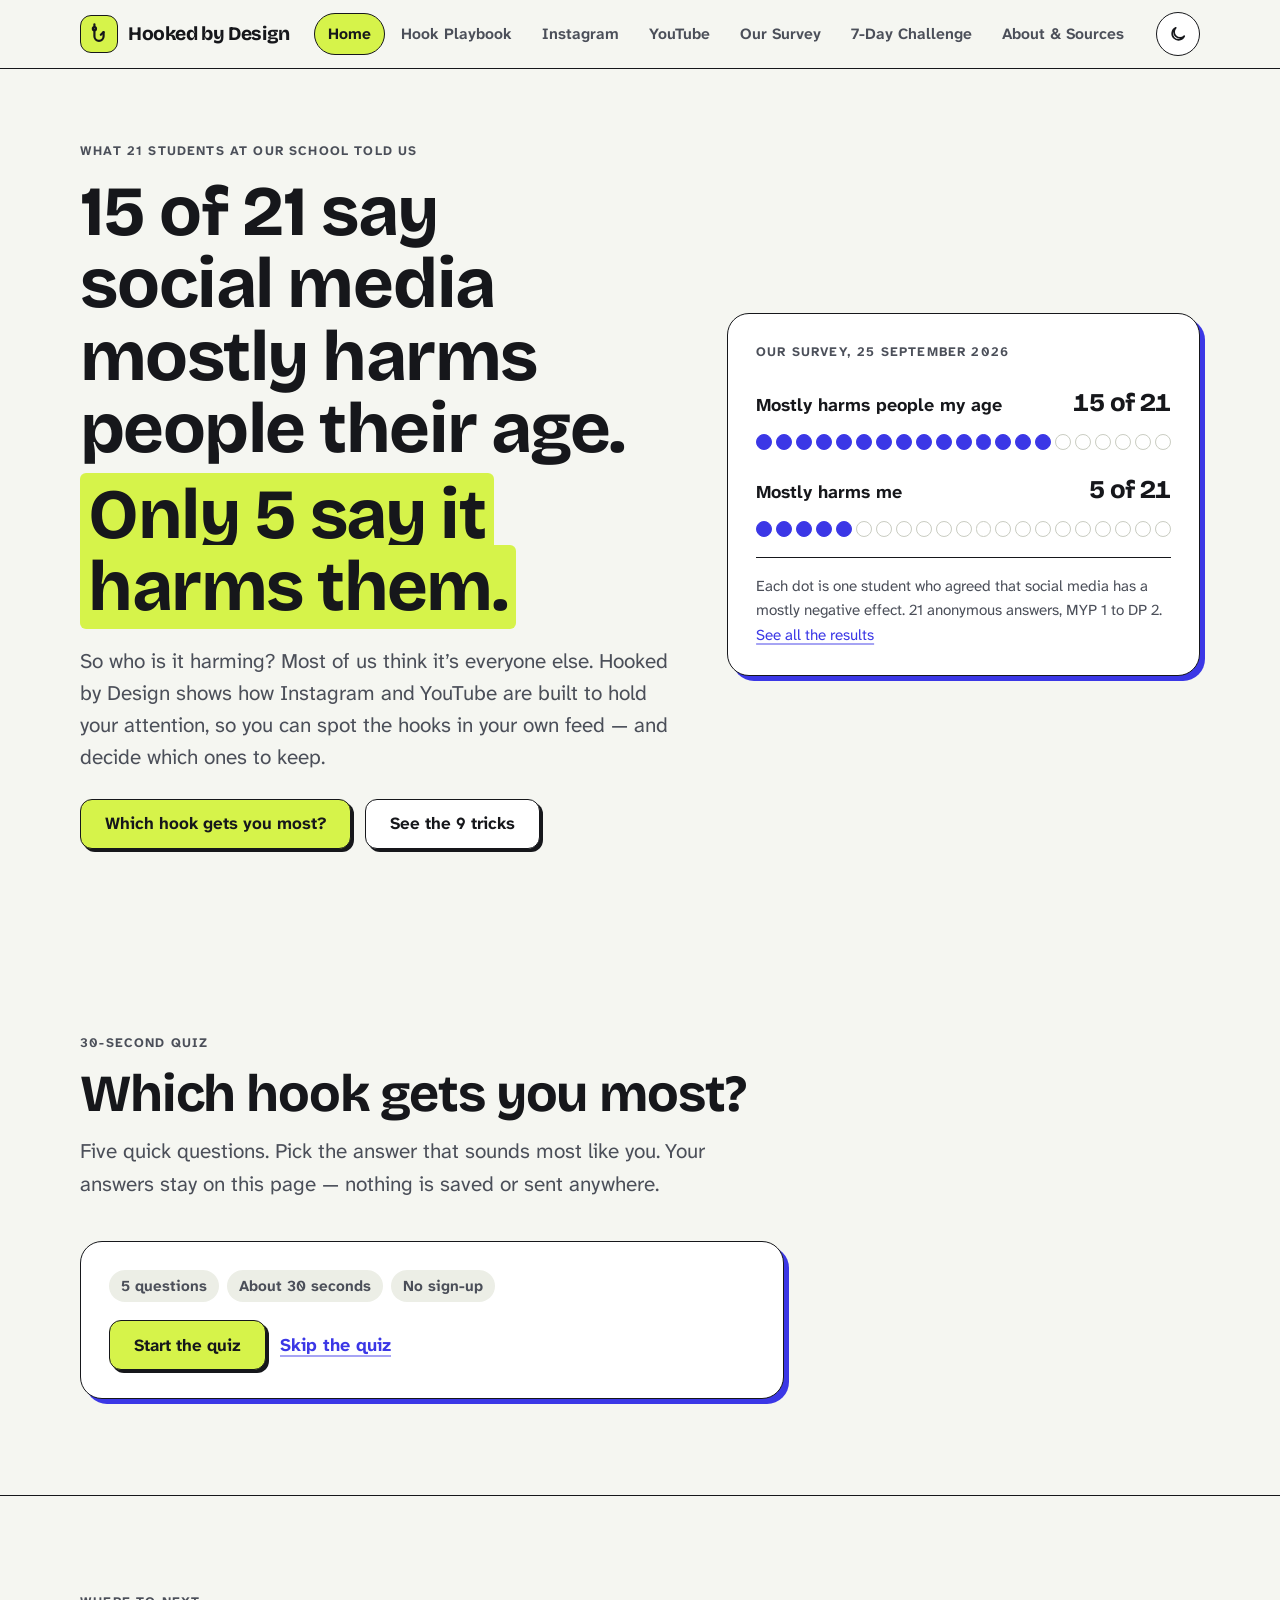
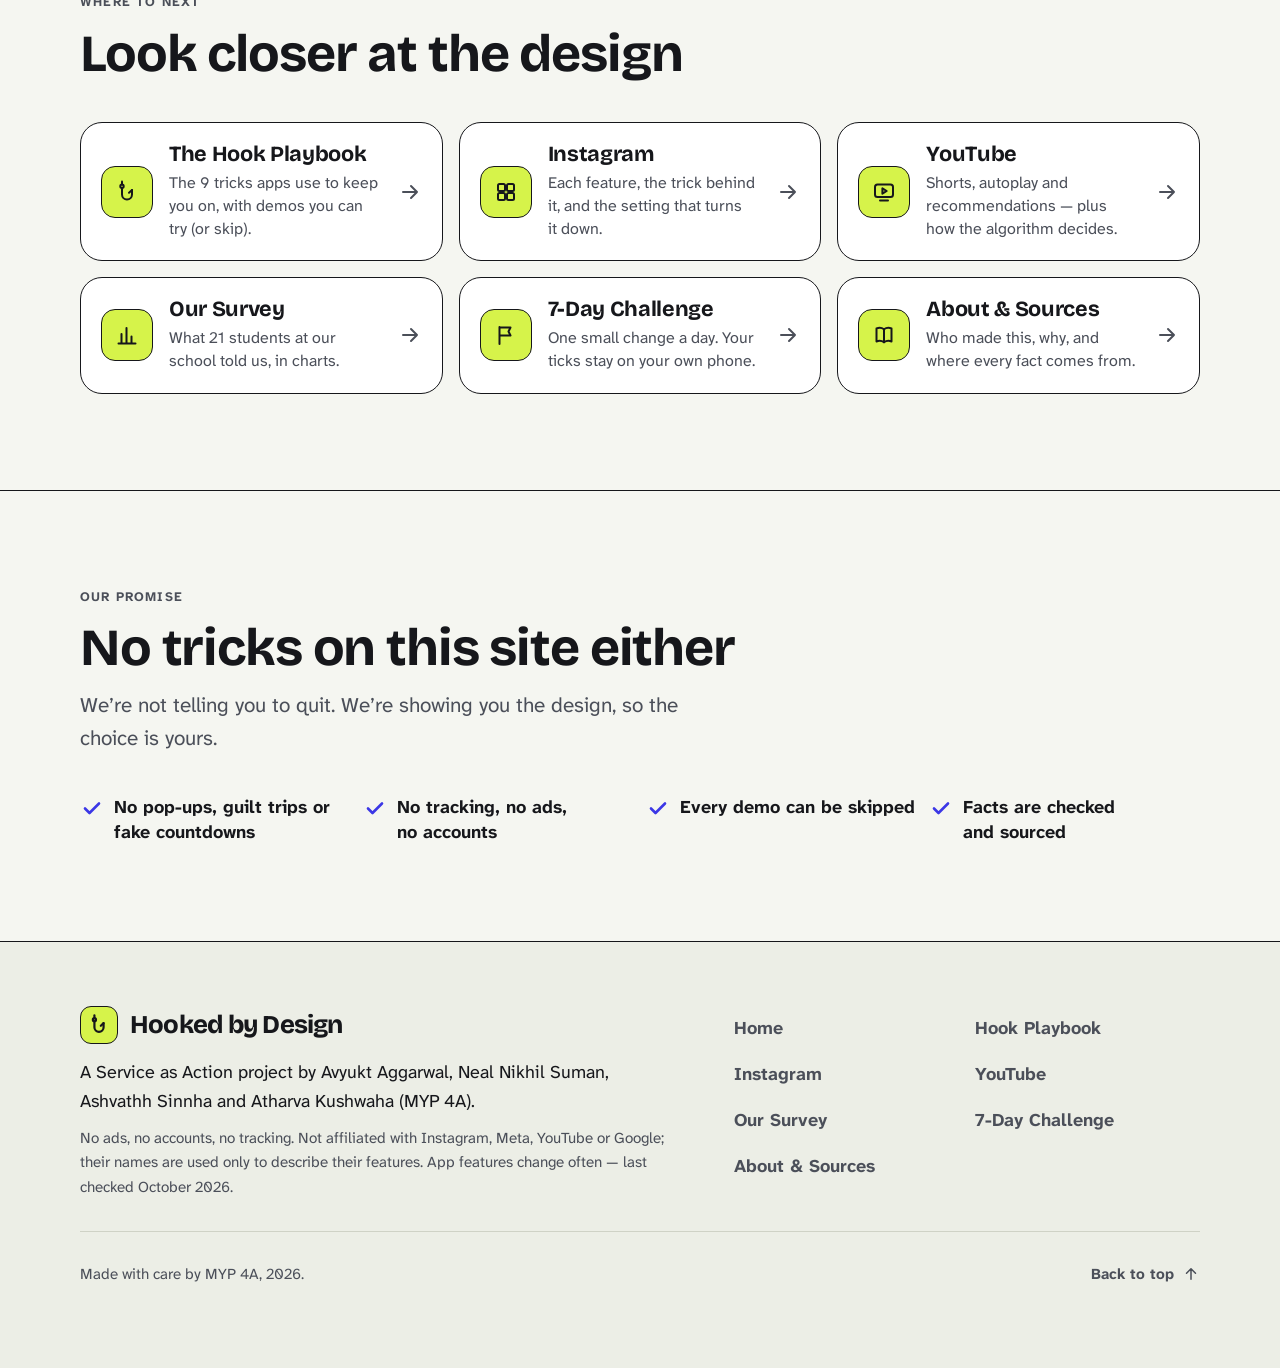
==== commit 1a228c5c: "Go back to the original lime-and-indigo look, made lighter Chosen from four mock-ups: keep the site'" ====
--- a/index.html
+++ b/index.html
@@ -15,7 +15,7 @@
 <meta property="og:image:width" content="1200">
 <meta property="og:image:height" content="630">
 <meta property="og:image:alt" content="Hooked by Design: 15 of 21 students say social media mostly harms people their age, but only 5 say it harms them.">
-<meta name="theme-color" content="#f6f2ea">
+<meta name="theme-color" content="#f5f6f1">
 <link rel="canonical" href="https://hooked-by-design.vercel.app/">
 <link rel="icon" href="assets/img/favicon.svg" type="image/svg+xml">
 <link rel="apple-touch-icon" href="assets/img/apple-touch-icon.png">
--- a/assets/css/style.css
+++ b/assets/css/style.css
@@ -24,68 +24,69 @@
 
 /* ---------- Design tokens ---------- */
 /* All the colours live here. Change one value and it changes everywhere.
-   No gradients, no glows: flat colour on warm paper, one red accent. */
+   The look: light paper, thin ink outlines, lime and indigo, and small solid
+   offset shadows. No gradients or glows. */
 
 :root {
-  /* Backgrounds: warm paper, like a printed page */
-  --paper: #f6f2ea;
-  --paper-2: #efe9df;
-  --card: #fffdf8;
-  --sunk: #efe9df;
+  /* Backgrounds */
+  --paper: #f5f6f1;
+  --paper-2: #eceee6;
+  --card: #ffffff;
+  --sunk: #eceee6;
 
   /* Text */
-  --ink: #1a1714;
-  --ink-2: #5d564c;
-
-  /* Lines */
-  --line: #e3dbcd;
-  --line-2: #d2c8b7;
-  --control: #8c8477;
-
-  /* Accent: notification red, the most famous hook of all */
-  --brand: #c4321c;
-  --dot: #d93a22;
-  --on-dot: #fffdf8;
-  --on-brand: #fffdf8;
-  --brand-soft: #f2ebe0;
-  --note-line: #e3dbcd;
-
-  /* Highlighter yellow, for marking things up */
-  --mark: #ffd84a;
-  --mark-soft: #fbf0c4;
-  --on-mark: #1a1714;
-  --reveal-line: #ecdc94;
-  --hl-band: #ffd84a;
-
-  --rose: #a8271a;
-  --rose-soft: #fbe4dd;
-  --heart: #d93a22;
-  --grey: #c4bcae;
-  --bar: #a39a8c;
-  --focus: #c4321c;
+  --ink: #16171b;
+  --ink-2: #4b4f59;
+
+  /* Lines: thin ink outlines are part of the look */
+  --line: #16171b;
+  --line-2: #16171b;
+  --hair: #cfd2c6;
+  --control: #16171b;
+
+  /* Indigo: links, data and the main accent */
+  --brand: #3b37e6;
+  --on-brand: #ffffff;
+  --brand-soft: #e3e2ff;
+  --note-line: #3b37e6;
+
+  /* Lime: the Hooked by Design colour, for highlights and buttons */
+  --mark: #d6f34a;
+  --mark-soft: #eef8c5;
+  --on-mark: #16171b;
+  --reveal-line: #16171b;
+
+  --rose: #3b37e6;
+  --rose-soft: #e3e2ff;
+  --heart: #3b37e6;
+  --grey: #9ea2ac;
+  --dot-off: #c9ccc1;
+  --bar: #3b37e6;
+  --focus: #3b37e6;
+
+  /* Offset shadows: small and solid, never blurry */
+  --offset: #16171b;
+  --offset-card: #3b37e6;
 
   /* Mock-up palette: our own colours, not the apps' brand colours */
-  --m1: #dcd6ee;
-  --m2: #cfe5d3;
-  --m3: #f5d3bd;
-  --m4: #cde1ee;
-  --m5: #f3e6a6;
-  --m6: #f4d0d2;
-  --mock-line: rgb(26 23 20 / 0.2);
-  --mock-ink: #2b2723;
-  --skeleton: #e6dfd2;
-
-  /* Only things that float over the app drawings get a shadow */
-  --shadow-pop: 0 8px 20px -10px rgb(26 23 20 / 0.45);
+  --m1: #cfcbff;
+  --m2: #bfe9cf;
+  --m3: #ffd3b8;
+  --m4: #c2e0ff;
+  --m5: #e6f6a0;
+  --m6: #ffcadd;
+  --mock-line: #16171b;
+  --mock-ink: #16171b;
+  --skeleton: #cfd2c6;
 
   /* The tick inside a checked box */
-  --check-mark: url("data:image/svg+xml,%3Csvg xmlns='http://www.w3.org/2000/svg' viewBox='0 0 24 24' fill='none' stroke='%23fffdf8' stroke-width='3.2' stroke-linecap='round' stroke-linejoin='round'%3E%3Cpath d='M5 12.5l4.5 4.5L19 7.5'/%3E%3C/svg%3E");
+  --check-mark: url("data:image/svg+xml,%3Csvg xmlns='http://www.w3.org/2000/svg' viewBox='0 0 24 24' fill='none' stroke='%23ffffff' stroke-width='3.2' stroke-linecap='round' stroke-linejoin='round'%3E%3Cpath d='M5 12.5l4.5 4.5L19 7.5'/%3E%3C/svg%3E");
 
   /* Shape */
   --r-sm: 8px;
-  --r: 10px;
-  --r-lg: 14px;
-  --r-xl: 18px;
+  --r: 14px;
+  --r-lg: 22px;
+  --r-xl: 28px;
 
   /* Type */
   --display: "Bricolage Grotesque", "Avenir Next", "Segoe UI", system-ui, sans-serif;
@@ -99,51 +100,51 @@
 }
 
 :root[data-theme="dark"] {
-  --paper: #161412;
-  --paper-2: #1b1916;
-  --card: #1f1c19;
-  --sunk: #12100e;
-
-  --ink: #f3ede3;
-  --ink-2: #b8afa2;
-
-  --line: #302b26;
-  --line-2: #433c35;
-  --control: #8e8579;
-
-  --brand: #ff7b63;
-  --dot: #d93a22;
-  --on-dot: #fffdf8;
-  --on-brand: #161412;
-  --brand-soft: #24201c;
-  --note-line: #302b26;
-
-  --mark: #ffd84a;
-  --mark-soft: #2e2810;
-  --on-mark: #1a1714;
-  --reveal-line: #57491a;
-  --hl-band: rgb(255 216 74 / 0.35);
-
-  --rose: #ff8f80;
-  --rose-soft: #3a1f19;
-  --heart: #ff6a55;
-  --grey: #5a534b;
-  --bar: #7a7166;
-  --focus: #ff7b63;
-
-  --m1: #3d3852;
-  --m2: #2d4733;
-  --m3: #5c3b28;
-  --m4: #263f50;
-  --m5: #534a1c;
-  --m6: #57303a;
-  --mock-line: rgb(255 255 255 / 0.18);
-  --mock-ink: #ddd5c8;
-  --skeleton: #36302a;
-
-  --shadow-pop: 0 8px 20px -10px rgb(0 0 0 / 0.8);
-
-  --check-mark: url("data:image/svg+xml,%3Csvg xmlns='http://www.w3.org/2000/svg' viewBox='0 0 24 24' fill='none' stroke='%23161412' stroke-width='3.2' stroke-linecap='round' stroke-linejoin='round'%3E%3Cpath d='M5 12.5l4.5 4.5L19 7.5'/%3E%3C/svg%3E");
+  --paper: #121316;
+  --paper-2: #17181c;
+  --card: #1d1f24;
+  --sunk: #0f1013;
+
+  --ink: #eef0e8;
+  --ink-2: #b7bac3;
+
+  --line: #8b8f99;
+  --line-2: #8b8f99;
+  --hair: #353841;
+  --control: #8b8f99;
+
+  --brand: #9491ff;
+  --on-brand: #121316;
+  --brand-soft: #282752;
+  --note-line: #9491ff;
+
+  --mark: #d6f34a;
+  --mark-soft: #2c3312;
+  --on-mark: #16171b;
+  --reveal-line: #8b8f99;
+
+  --rose: #c3c1ff;
+  --rose-soft: #282752;
+  --heart: #9491ff;
+  --grey: #70747e;
+  --dot-off: #4a4e58;
+  --bar: #9491ff;
+  --focus: #c3c1ff;
+
+  --offset: #d6f34a;
+  --offset-card: #4b47d6;
+
+  --m1: #4c4899;
+  --m2: #2d6a48;
+  --m3: #8c4b2b;
+  --m4: #2b5987;
+  --m5: #5d6c1a;
+  --m6: #873759;
+  --mock-line: #8b8f99;
+  --mock-ink: #eef0e8;
+  --skeleton: #353841;
+
+  --check-mark: url("data:image/svg+xml,%3Csvg xmlns='http://www.w3.org/2000/svg' viewBox='0 0 24 24' fill='none' stroke='%23121316' stroke-width='3.2' stroke-linecap='round' stroke-linejoin='round'%3E%3Cpath d='M5 12.5l4.5 4.5L19 7.5'/%3E%3C/svg%3E");
 
   color-scheme: dark;
 }
@@ -309,10 +310,11 @@
   left: 12px;
   top: -120px;
   z-index: 100;
-  background: var(--brand);
-  color: var(--on-brand);
+  background: var(--mark);
+  color: var(--on-mark);
   padding: 12px 18px;
-  border-radius: 999px;
+  border: 1.5px solid var(--ink);
+  border-radius: var(--r-sm);
   font-weight: 700;
   text-decoration: none;
 }
@@ -352,19 +354,19 @@
   font-family: var(--body);
   font-size: 0.8125rem;
   font-weight: 700;
-  letter-spacing: 0.1em;
+  letter-spacing: 0.09em;
   text-transform: uppercase;
-  color: var(--brand);
+  color: var(--ink-2);
 }
 
 .hl {
   background-color: transparent;
-  background-image: linear-gradient(transparent 34%, var(--hl-band) 34%, var(--hl-band) 90%, transparent 90%);
+  background-image: linear-gradient(var(--mark), var(--mark));
   background-repeat: no-repeat;
   background-size: 100% 100%;
-  color: inherit;
-  padding: 0 0.08em;
-  margin: 0 -0.04em;
+  color: var(--on-mark);
+  padding: 0 0.12em;
+  border-radius: 6px;
   -webkit-box-decoration-break: clone;
   box-decoration-break: clone;
 }
@@ -387,13 +389,12 @@
   top: 0;
   z-index: 40;
   background: var(--paper);
-  border-bottom: 1px solid transparent;
-  transition: border-color 0.3s ease;
+  border-bottom: 1.5px solid var(--line);
   view-transition-name: site-header;
 }
 
 .site-header.is-scrolled {
-  border-bottom-color: var(--line);
+  background: var(--paper);
 }
 
 /* Without JavaScript the full menu is always open, so the header stays put. */
@@ -426,11 +427,12 @@
 }
 
 .brand-mark {
-  width: 36px;
-  height: 36px;
-  border-radius: 50%;
-  background: var(--dot);
-  color: var(--on-dot);
+  width: 38px;
+  height: 38px;
+  border: 1.5px solid var(--ink);
+  border-radius: 11px;
+  background: var(--mark);
+  color: var(--on-mark);
   display: grid;
   place-items: center;
   transition: transform 0.45s var(--ease-spring);
@@ -456,7 +458,7 @@
   width: 44px;
   height: 44px;
   padding: 0;
-  border: 1px solid var(--line-2);
+  border: 1.5px solid var(--line);
   border-radius: 50%;
   background: var(--card);
   color: var(--ink);
@@ -499,7 +501,7 @@
   gap: 8px;
   min-height: 44px;
   padding: 8px 16px 8px 12px;
-  border: 1px solid var(--line-2);
+  border: 1.5px solid var(--line);
   border-radius: 999px;
   background: var(--card);
   color: var(--ink);
@@ -513,9 +515,9 @@
 }
 
 .menu-button[aria-expanded="true"] {
-  background: var(--ink);
+  background: var(--mark);
   border-color: var(--ink);
-  color: var(--paper);
+  color: var(--on-mark);
 }
 
 .no-js .menu-button {
@@ -573,7 +575,7 @@
   gap: 12px;
   min-height: 54px;
   padding: 10px 16px;
-  border: 1px solid var(--line);
+  border: 1.5px solid var(--line);
   border-radius: var(--r);
   background: var(--card);
   color: var(--ink);
@@ -584,19 +586,20 @@
 }
 
 .site-nav a:hover {
-  border-color: var(--line-2);
-  background: var(--sunk);
+  background: var(--mark);
+  color: var(--on-mark);
 }
 
 .site-nav a[aria-current="page"] {
-  border-color: var(--ink);
-  box-shadow: inset 4px 0 0 var(--dot);
+  background: var(--ink);
+  color: var(--paper);
 }
 
 .nav-hint {
   font-weight: 400;
   font-size: 0.9rem;
-  color: var(--ink-2);
+  color: inherit;
+  opacity: 0.8;
   text-align: right;
 }
 
@@ -643,39 +646,24 @@
     color: var(--ink-2);
     font-size: 0.975rem;
     font-weight: 650;
-    border-radius: var(--r-sm);
+    border-radius: 999px;
   }
 
   .site-nav a:hover {
-    border-color: transparent;
-    background: var(--sunk);
+    border-color: var(--ink);
+    background: transparent;
     color: var(--ink);
   }
 
   .site-nav a[aria-current="page"] {
-    background: transparent;
-    border-color: transparent;
-    box-shadow: none;
-    color: var(--ink);
+    background: var(--mark);
+    border-color: var(--ink);
+    color: var(--on-mark);
     font-weight: 700;
   }
 
   .nav-hint {
     display: none;
-  }
-
-  /* The current page gets a little red notification dot */
-  .site-nav a[aria-current="page"]::before {
-    content: "";
-    width: 7px;
-    height: 7px;
-    border-radius: 50%;
-    background: var(--dot);
-  }
-
-  .site-nav a {
-    justify-content: flex-start;
-    gap: 7px;
   }
 }
 
@@ -689,9 +677,10 @@
   min-height: 50px;
   padding: 12px 24px;
   border: 1.5px solid var(--ink);
-  border-radius: var(--r);
+  border-radius: 12px;
   background: var(--card);
   color: var(--ink);
+  box-shadow: 3px 3px 0 var(--offset);
   font-family: var(--body);
   font-weight: 700;
   font-size: 1.0625rem;
@@ -704,12 +693,14 @@
 }
 
 .btn:hover {
-  background: var(--sunk);
+  transform: translate(-1px, -1px);
+  box-shadow: 4px 4px 0 var(--offset);
   text-decoration: none;
 }
 
 .btn:active {
-  transform: scale(0.97);
+  transform: translate(2px, 2px);
+  box-shadow: 1px 1px 0 var(--offset);
   transition-duration: 0.08s;
 }
 
@@ -719,26 +710,21 @@
 }
 
 .btn-primary {
-  background: var(--ink);
-  color: var(--paper);
-  border-color: var(--ink);
+  background: var(--mark);
+  color: var(--on-mark);
 }
 
 .btn-primary:hover {
-  background: var(--dot);
-  border-color: var(--dot);
-  color: var(--on-dot);
+  background: var(--mark);
 }
 
 .btn-blue {
-  background: var(--dot);
-  color: var(--on-dot);
-  border-color: var(--dot);
+  background: var(--brand);
+  color: var(--on-brand);
 }
 
 .btn-blue:hover {
   background: var(--brand);
-  border-color: var(--brand);
 }
 
 .btn-small {
@@ -753,9 +739,7 @@
   opacity: 0.45;
   cursor: not-allowed;
   transform: none;
-  background: var(--card);
-  border-color: var(--ink);
-  color: var(--ink);
+  box-shadow: none;
 }
 
 .btn-row {
@@ -799,20 +783,21 @@
   gap: 8px;
   min-height: 38px;
   padding: 4px 14px 4px 5px;
-  border: 1px solid var(--line-2);
+  border: 1.5px solid var(--ink);
   border-radius: 999px;
-  background: var(--card);
+  background: var(--brand-soft);
   color: var(--ink);
   font-weight: 700;
   font-size: 0.95rem;
   text-decoration: none;
   line-height: 1.2;
-  transition: transform 0.25s var(--ease-out), background-color 0.2s ease, border-color 0.2s ease, box-shadow 0.25s ease;
+  transition: transform 0.25s var(--ease-out), background-color 0.2s ease;
 }
 
 a.chip:hover {
   transform: translateY(-2px);
-  border-color: var(--ink);
+  background: var(--mark);
+  color: var(--on-mark);
 }
 
 .chip-num {
@@ -822,17 +807,16 @@
   height: 28px;
   padding: 0 5px;
   border-radius: 999px;
-  background: var(--sunk);
-  color: var(--brand);
+  background: var(--ink);
+  color: var(--paper);
   font-family: var(--display);
   font-size: 0.8rem;
   font-weight: 800;
-  transition: background-color 0.2s ease, color 0.2s ease;
 }
 
 a.chip:hover .chip-num {
-  background: var(--dot);
-  color: var(--on-dot);
+  background: var(--ink);
+  color: var(--paper);
 }
 
 /* ---------- Layout blocks ---------- */
@@ -843,7 +827,7 @@
 
 .page-hero {
   padding: clamp(36px, 6vw, 72px) 0 clamp(36px, 5vw, 60px);
-  border-bottom: 1px solid var(--line);
+  border-bottom: 1.5px solid var(--line);
 }
 
 .page-hero h1 {
@@ -857,7 +841,7 @@
 }
 
 .section + .section {
-  border-top: 1px solid var(--line);
+  border-top: 1.5px solid var(--line);
 }
 
 .section-head {
@@ -874,11 +858,23 @@
 
 .card {
   background: var(--card);
-  border: 1px solid var(--line);
+  border: 1.5px solid var(--line);
   border-radius: var(--r-lg);
   padding: clamp(20px, 2.6vw, 28px);
 }
 
+/* The signature offset shadow, on the cards that matter most */
+.card-pop,
+.control,
+.phone,
+.player-wrap,
+.trainer-card,
+.progress-card,
+.us-callout,
+.feedback-callout {
+  box-shadow: 5px 5px 0 var(--offset-card);
+}
+
 .grid {
   display: grid;
   gap: 18px;
@@ -886,10 +882,10 @@
 }
 
 .note {
-  border-left: 3px solid var(--brand);
-  border-radius: 0 var(--r) var(--r) 0;
+  border: 1.5px dashed var(--brand);
+  border-radius: var(--r);
   padding: 14px 18px;
-  background: var(--sunk);
+  background: var(--brand-soft);
 }
 
 .note-label {
@@ -903,7 +899,7 @@
 }
 
 .callout {
-  border: 1px solid var(--reveal-line);
+  border: 1.5px solid var(--ink);
   border-radius: var(--r-xl);
   padding: clamp(22px, 3.2vw, 36px);
   background: var(--mark-soft);
@@ -970,7 +966,6 @@
   font-size: 1.6rem;
   letter-spacing: -0.02em;
   white-space: nowrap;
-  color: var(--brand);
 }
 
 .dots {
@@ -986,7 +981,7 @@
 .dot {
   aspect-ratio: 1;
   border-radius: 50%;
-  border: 1.5px solid var(--grey);
+  border: 1.5px solid var(--dot-off);
   background: transparent;
 }
 
@@ -999,7 +994,7 @@
   font-size: 0.95rem;
   color: var(--ink-2);
   padding-top: 16px;
-  border-top: 1px solid var(--line);
+  border-top: 1.5px solid var(--line);
 }
 
 /* ---------- Home: quiz ---------- */
@@ -1037,11 +1032,8 @@
 }
 
 .quiz-progress {
-  font-weight: 800;
-  font-size: 0.8125rem;
-  letter-spacing: 0.1em;
-  text-transform: uppercase;
-  color: var(--brand);
+  font-weight: 700;
+  color: var(--ink-2);
   margin-bottom: 12px;
 }
 
@@ -1066,7 +1058,7 @@
   width: 100%;
   min-height: 60px;
   padding: 12px 16px;
-  border: 1px solid var(--line-2);
+  border: 1.5px solid var(--line);
   border-radius: 16px;
   background: var(--card);
   color: var(--ink);
@@ -1079,15 +1071,15 @@
 }
 
 .option:hover {
-  border-color: var(--ink);
-  background: var(--sunk);
+  background: var(--mark);
+  color: var(--on-mark);
   transform: translateX(3px);
 }
 
 .option.is-chosen {
-  border-color: var(--ink);
-  background: var(--mark-soft);
-  box-shadow: inset 0 0 0 1px var(--ink);
+  background: var(--mark);
+  color: var(--on-mark);
+  box-shadow: 3px 3px 0 var(--offset);
 }
 
 .option-key {
@@ -1096,19 +1088,17 @@
   width: 32px;
   height: 32px;
   flex: none;
-  border-radius: 10px;
-  background: var(--sunk);
-  color: var(--ink-2);
+  border: 1.5px solid currentColor;
+  border-radius: 9px;
   font-family: var(--display);
   font-weight: 800;
   font-size: 0.95rem;
-  transition: background-color 0.2s ease, color 0.2s ease;
 }
 
 .option:hover .option-key,
 .option.is-chosen .option-key {
-  background: var(--dot);
-  color: var(--on-dot);
+  background: var(--card);
+  color: var(--ink);
 }
 
 .quiz-result {
@@ -1118,7 +1108,6 @@
 
 .result-title {
   font-size: clamp(2rem, 7vw, 3rem);
-  color: var(--brand);
 }
 
 
@@ -1155,7 +1144,7 @@
   gap: 4px 16px;
   height: 100%;
   padding: 20px;
-  border: 1px solid var(--line);
+  border: 1.5px solid var(--line);
   border-radius: var(--r-lg);
   background: var(--card);
   color: var(--ink);
@@ -1164,17 +1153,21 @@
 }
 
 .route:hover {
-  border-color: var(--ink);
+  transform: translate(-2px, -2px);
+  box-shadow: 5px 5px 0 var(--offset);
   text-decoration: none;
 }
 
 .route-icon {
   grid-row: span 2;
-  width: 44px;
-  height: 44px;
+  width: 52px;
+  height: 52px;
+  border: 1.5px solid var(--ink);
+  border-radius: 14px;
   display: grid;
   place-items: center;
-  color: var(--brand);
+  background: var(--mark);
+  color: var(--on-mark);
   transition: transform 0.45s var(--ease-spring);
 }
 
@@ -1220,19 +1213,16 @@
 
 .promise-list li {
   display: flex;
-  gap: 12px;
-  align-items: center;
-  padding: 14px 16px;
-  border: 1px solid var(--line);
-  border-radius: var(--r);
-  background: var(--card);
+  gap: 10px;
+  align-items: flex-start;
   font-weight: 700;
-  line-height: 1.35;
+  line-height: 1.4;
 }
 
 .promise-list .icon {
-  width: 22px;
-  height: 22px;
+  width: 24px;
+  height: 24px;
+  margin-top: 1px;
   color: var(--brand);
   stroke-width: 2.6;
 }
@@ -1272,14 +1262,18 @@
   font-size: 2.75rem;
   line-height: 1;
   letter-spacing: -0.04em;
-  color: var(--brand);
 }
 
 
 .hook-badge {
+  width: 48px;
+  height: 48px;
+  border: 1.5px solid var(--ink);
+  border-radius: 14px;
   display: grid;
   place-items: center;
-  color: var(--brand);
+  background: var(--mark);
+  color: var(--on-mark);
   margin-left: auto;
 }
 
@@ -1296,7 +1290,7 @@
   display: grid;
   gap: 12px;
   padding-top: 16px;
-  border-top: 1px dashed var(--line-2);
+  border-top: 1.5px dashed var(--hair);
 }
 
 .hook-meta dt {
@@ -1340,7 +1334,7 @@
 
 .loop li {
   position: relative;
-  border: 1px solid var(--line);
+  border: 1.5px solid var(--line);
   border-radius: var(--r-lg);
   padding: 16px 18px;
   background: var(--card);
@@ -1387,7 +1381,7 @@
 /* ---------- Demos ---------- */
 
 .demo {
-  border: 1px solid var(--line);
+  border: 1.5px solid var(--line);
   border-radius: var(--r-xl);
   background: var(--card);
   padding: clamp(20px, 3vw, 32px);
@@ -1466,7 +1460,7 @@
 }
 
 .stat {
-  border: 1px solid var(--line);
+  border: 1.5px solid var(--line);
   border-radius: var(--r);
   padding: 10px 16px;
   background: var(--sunk);
@@ -1506,7 +1500,7 @@
 .reveal {
   margin-top: 24px;
   padding: clamp(18px, 2.4vw, 26px);
-  border: 1px solid var(--reveal-line);
+  border: 1.5px solid var(--ink);
   border-radius: var(--r-lg);
   background: var(--mark-soft);
   color: var(--ink);
@@ -1550,7 +1544,7 @@
   justify-content: space-between;
   gap: 8px;
   padding: 10px 14px;
-  border-bottom: 1px solid var(--line);
+  border-bottom: 1.5px solid var(--line);
   background: var(--card);
   font-size: 0.85rem;
   font-weight: 700;
@@ -1581,7 +1575,7 @@
 
 .f-dock {
   padding: 10px;
-  border-top: 1px solid var(--line);
+  border-top: 1.5px solid var(--line);
   background: var(--card);
   display: flex;
   justify-content: center;
@@ -1589,7 +1583,7 @@
 
 .f-post {
   background: var(--card);
-  border-bottom: 1px solid var(--line);
+  border-bottom: 1.5px solid var(--line);
   padding-bottom: 10px;
 }
 
@@ -1636,7 +1630,7 @@
   padding: 26px 16px 22px;
   text-align: center;
   background: var(--card);
-  border-bottom: 1px solid var(--line);
+  border-bottom: 1.5px solid var(--line);
 }
 
 .f-caughtup .tick {
@@ -1696,7 +1690,7 @@
   width: 100%;
   max-width: 520px;
   margin-inline: auto;
-  border: 1px solid var(--line);
+  border: 1.5px solid var(--line);
   border-radius: var(--r-lg);
   overflow: hidden;
   background: var(--card);
@@ -1832,7 +1826,7 @@
 }
 
 .ap-ring-fg {
-  stroke: #ffd84a;
+  stroke: #d6f34a;
   stroke-linecap: round;
   stroke-dasharray: 125.66;
   stroke-dashoffset: 0;
@@ -1876,8 +1870,8 @@
 }
 
 .ap-overlay .btn-primary {
-  background: #ffd84a;
-  border-color: #ffd84a;
+  background: #d6f34a;
+  border-color: #d6f34a;
   color: #1c1a33;
 }
 
@@ -1936,7 +1930,7 @@
   inset: 0;
   top: 48px;
   background: var(--paper);
-  border-top: 1px solid var(--line);
+  border-top: 1.5px solid var(--line);
   padding: 18px 14px;
   display: grid;
   align-content: start;
@@ -1956,7 +1950,7 @@
 
 .reel {
   aspect-ratio: 1;
-  border: 1px solid var(--line-2);
+  border: 1.5px solid var(--line);
   border-radius: 16px;
   background: var(--card);
   display: grid;
@@ -1970,12 +1964,11 @@
 
 .reel.is-win {
   background: var(--mark);
-  border-color: transparent;
   color: var(--on-mark);
 }
 
 .r-result {
-  border: 1px solid var(--line);
+  border: 1.5px solid var(--line);
   border-radius: var(--r);
   background: var(--card);
   padding: 12px 14px;
@@ -1999,12 +1992,16 @@
 }
 
 .r-result.is-jackpot {
-  background: var(--mark-soft);
-  border-color: var(--reveal-line);
+  background: var(--mark);
+  color: var(--on-mark);
+}
+
+.r-result.is-jackpot .r-result-kind {
+  color: var(--on-mark);
 }
 
 .r-ghost {
-  border: 1.5px dashed var(--line-2);
+  border: 1.5px dashed var(--hair);
   border-radius: var(--r);
   padding-bottom: 12px;
 }
@@ -2015,7 +2012,7 @@
 }
 
 .l-banner {
-  box-shadow: var(--shadow-pop);
+  box-shadow: 3px 3px 0 var(--offset);
   position: absolute;
   top: 10px;
   left: 10px;
@@ -2025,7 +2022,7 @@
   align-items: center;
   gap: 8px;
   padding: 10px 12px;
-  border: 1px solid var(--line);
+  border: 1.5px solid var(--line);
   border-radius: 14px;
   background: var(--card);
   font-weight: 700;
@@ -2131,8 +2128,8 @@
   height: 16px;
   margin-left: -8px;
   border-radius: 50%;
-  border: 2px solid var(--card);
-  background: var(--dot);
+  border: 1.5px solid var(--ink);
+  background: var(--brand);
 }
 
 .l-tick.away {
@@ -2171,7 +2168,7 @@
   gap: 2px 18px;
   align-items: baseline;
   padding: 18px 20px;
-  border: 1px solid var(--line);
+  border: 1.5px solid var(--line);
   border-radius: var(--r-lg);
   background: var(--card);
 }
@@ -2183,8 +2180,9 @@
   width: 50px;
   height: 50px;
   border-radius: 50%;
-  background: var(--dot);
-  color: var(--on-dot);
+  border: 1.5px solid var(--ink);
+  background: var(--mark);
+  color: var(--on-mark);
   display: grid;
   place-items: center;
   font-family: var(--display);
@@ -2226,21 +2224,22 @@
 }
 
 .verdict-hook {
-  background: var(--rose-soft);
-  color: var(--rose);
+  background: var(--brand);
+  color: var(--on-brand);
+  border: 1.5px solid var(--ink);
 }
 
 .verdict-tool {
-  background: var(--mark-soft);
-  border: 1px solid var(--reveal-line);
-  color: var(--ink);
+  background: var(--mark);
+  color: var(--on-mark);
+  border: 1.5px solid var(--ink);
 }
 
 /* ---------- Mock phone (shared by demos and app pages) ---------- */
 
 .phone {
   width: min(100%, 340px);
-  border: 1px solid var(--line-2);
+  border: 1.5px solid var(--line);
   border-radius: 44px;
   background: var(--card);
   padding: 10px;
@@ -2250,7 +2249,7 @@
 
 .screen {
   position: relative;
-  border: 1px solid var(--line);
+  border: 1.5px solid var(--line);
   border-radius: 34px;
   overflow: hidden;
   background: var(--paper);
@@ -2318,7 +2317,7 @@
 }
 
 .m-story.seen {
-  border-color: var(--line-2);
+  border-color: var(--hair);
 }
 
 .m-story:nth-child(2)::after { background: var(--m3); }
@@ -2418,7 +2417,7 @@
   align-items: center;
   padding: 10px 6px 14px;
   background: var(--card);
-  border-top: 1px solid var(--line);
+  border-top: 1.5px solid var(--line);
 }
 
 .m-tabbar .icon {
@@ -2533,7 +2532,7 @@
   align-items: center;
   gap: 6px;
   padding: 4px 10px;
-  border: 1px solid var(--line-2);
+  border: 1.5px solid var(--line);
   border-radius: 999px;
   background: var(--card);
   font-weight: 800;
@@ -2596,7 +2595,7 @@
 }
 
 .m-toast {
-  box-shadow: var(--shadow-pop);
+  box-shadow: 3px 3px 0 var(--offset);
   position: absolute;
   left: 10px;
   right: 10px;
@@ -2605,7 +2604,7 @@
   align-items: center;
   gap: 8px;
   padding: 8px 12px;
-  border: 1px solid var(--line);
+  border: 1.5px solid var(--line);
   border-radius: 14px;
   background: var(--card);
   font-weight: 800;
@@ -2662,7 +2661,7 @@
   font-weight: 700;
   letter-spacing: 0.1em;
   text-transform: uppercase;
-  color: var(--brand);
+  color: var(--ink-2);
   margin-bottom: 12px;
 }
 
@@ -2747,7 +2746,7 @@
   gap: 12px;
   min-height: 56px;
   padding: 10px 14px;
-  border: 1px solid var(--line);
+  border: 1.5px solid var(--line);
   border-radius: var(--r);
   background: var(--card);
   color: var(--ink);
@@ -2758,7 +2757,8 @@
 }
 
 .legend a:hover {
-  border-color: var(--ink);
+  background: var(--mark);
+  color: var(--on-mark);
   transform: translateX(3px);
 }
 
@@ -2900,16 +2900,17 @@
   font-weight: 800;
   font-size: 0.9rem;
   border: 1.5px solid var(--ink);
-  color: var(--ink);
+  background: var(--mark);
+  color: var(--on-mark);
 }
 
 .ui {
   font-weight: 700;
-  padding: 1px 7px;
-  border: 1px solid var(--line-2);
-  border-radius: 7px;
-  background: var(--sunk);
-  font-size: 0.92em;
+  padding: 0 6px;
+  border: 1.5px solid var(--ink);
+  border-radius: 6px;
+  background: var(--paper);
+  font-size: 0.95em;
   -webkit-box-decoration-break: clone;
   box-decoration-break: clone;
 }
@@ -2925,9 +2926,9 @@
   gap: 14px;
   align-items: flex-start;
   padding: 16px 18px;
-  border: 1px solid var(--line);
+  border: 1.5px solid var(--ink);
   border-radius: var(--r);
-  background: var(--card);
+  background: var(--paper);
 }
 
 .survey-tie .tie-num {
@@ -2936,7 +2937,6 @@
   font-size: 1.6rem;
   line-height: 1;
   white-space: nowrap;
-  color: var(--brand);
 }
 
 .us-callout {
@@ -2963,7 +2963,7 @@
   align-items: center;
   gap: 4px 14px;
   padding: 12px 16px;
-  border: 1px solid var(--line);
+  border: 1.5px solid var(--line);
   border-radius: var(--r);
   background: var(--card);
   color: var(--ink);
@@ -2994,7 +2994,7 @@
 
 .flow li {
   counter-increment: flow;
-  border: 1px solid var(--line);
+  border: 1.5px solid var(--line);
   border-radius: var(--r-lg);
   background: var(--card);
   padding: 18px;
@@ -3008,8 +3008,9 @@
   content: counter(flow);
   width: 36px;
   height: 36px;
+  border: 1.5px solid var(--ink);
   border-radius: 50%;
-  background: var(--ink);
+  background: var(--brand);
   color: var(--on-brand);
   display: grid;
   place-items: center;
@@ -3051,7 +3052,7 @@
 }
 
 .t-video {
-  border: 1px solid var(--line);
+  border: 1.5px solid var(--line);
   border-radius: var(--r);
   background: var(--paper);
   overflow: hidden;
@@ -3102,7 +3103,7 @@
 .t-btn {
   min-height: 44px;
   padding: 6px 8px;
-  border: 1px solid var(--line-2);
+  border: 1.5px solid var(--line);
   border-radius: 12px;
   background: var(--card);
   color: var(--ink);
@@ -3123,9 +3124,8 @@
 }
 
 .t-btn.watch {
-  background: var(--ink);
-  border-color: var(--ink);
-  color: var(--paper);
+  background: var(--mark);
+  color: var(--on-mark);
 }
 
 .weights {
@@ -3145,11 +3145,11 @@
 }
 
 .w-track {
-  height: 12px;
+  height: 14px;
+  border: 1.5px solid var(--ink);
   border-radius: 999px;
   overflow: hidden;
-  background: var(--sunk);
-  box-shadow: inset 0 0 0 1px var(--line);
+  background: var(--card);
 }
 
 .w-fill {
@@ -3173,7 +3173,7 @@
 .key-idea {
   margin-top: 24px;
   padding: 18px 20px;
-  border: 1px solid var(--reveal-line);
+  border: 1.5px solid var(--ink);
   border-radius: var(--r-lg);
   background: var(--mark-soft);
   color: var(--ink);
@@ -3260,16 +3260,17 @@
 }
 
 .key {
-  width: 16px;
-  height: 16px;
+  width: 18px;
+  height: 18px;
   border-radius: 5px;
+  border: 1.5px solid var(--ink);
   display: inline-block;
 }
 
 .k-agree { background: var(--brand); }
 .k-neutral { background: var(--grey); }
-.k-disagree { background: var(--ink); }
-.k-other { background: var(--card); box-shadow: inset 0 0 0 1.5px var(--control); }
+.k-disagree { background: var(--mark); }
+.k-other { background: var(--card); }
 
 .units-row {
   display: grid;
@@ -3298,14 +3299,14 @@
 
 .unit {
   height: 24px;
-  border-radius: 5px;
+  border-radius: 4px;
+  border: 1.5px solid var(--ink);
   background: var(--card);
-  box-shadow: inset 0 0 0 1.5px var(--control);
-}
-
-.unit.agree { background: var(--brand); box-shadow: none; }
-.unit.neutral { background: var(--grey); box-shadow: none; }
-.unit.disagree { background: var(--ink); box-shadow: none; }
+}
+
+.unit.agree { background: var(--brand); }
+.unit.neutral { background: var(--grey); }
+.unit.disagree { background: var(--mark); }
 
 .bars {
   list-style: none;
@@ -3332,23 +3333,23 @@
 }
 
 .bar-track {
-  height: 16px;
+  height: 20px;
+  border: 1.5px solid var(--ink);
   border-radius: 999px;
   overflow: hidden;
-  background: var(--sunk);
-  box-shadow: inset 0 0 0 1px var(--line);
+  background: var(--card);
 }
 
 .bar-fill {
   height: 100%;
   width: calc(var(--v) / var(--max) * 100%);
-  border-radius: 999px;
-  background: var(--bar);
+  background: var(--brand);
+  border-right: 1.5px solid var(--ink);
   transform-origin: left center;
 }
 
 .bar-row.top .bar-fill {
-  background: var(--brand);
+  background: var(--mark);
 }
 
 .big-stat {
@@ -3363,7 +3364,6 @@
   font-weight: 800;
   line-height: 0.95;
   letter-spacing: -0.03em;
-  color: var(--brand);
 }
 
 .big-stat .num {
@@ -3393,7 +3393,7 @@
   grid-template-columns: 52px 1fr;
   gap: 16px;
   align-items: start;
-  border: 1px solid var(--line);
+  border: 1.5px solid var(--line);
   border-radius: var(--r-lg);
   padding: 16px;
   background: var(--card);
@@ -3402,9 +3402,10 @@
 .asked .count {
   width: 52px;
   height: 52px;
-  border-radius: 16px;
-  background: var(--brand-soft);
-  color: var(--brand);
+  border: 1.5px solid var(--ink);
+  border-radius: 50%;
+  background: var(--mark);
+  color: var(--on-mark);
   display: grid;
   place-items: center;
   font-family: var(--display);
@@ -3440,17 +3441,16 @@
 }
 
 .progress {
-  height: 14px;
+  height: 20px;
+  border: 1.5px solid var(--ink);
   border-radius: 999px;
   overflow: hidden;
-  background: var(--sunk);
-  box-shadow: inset 0 0 0 1px var(--line);
+  background: var(--card);
 }
 
 .progress-fill {
   height: 100%;
   width: calc(var(--done, 0) / 7 * 100%);
-  border-radius: 999px;
   background: var(--brand);
   transition: width 0.6s var(--ease-out);
 }
@@ -3481,8 +3481,9 @@
   align-content: center;
   width: 60px;
   height: 60px;
-  border-radius: 18px;
-  background: var(--sunk);
+  border: 1.5px solid var(--ink);
+  border-radius: 16px;
+  background: var(--paper);
   font-family: var(--display);
   font-weight: 800;
   line-height: 1;
@@ -3508,8 +3509,7 @@
 }
 
 .day.is-done {
-  background: var(--mark-soft);
-  border-color: var(--reveal-line);
+  background: var(--brand-soft);
 }
 
 .day.is-done .day-num {
@@ -3527,7 +3527,7 @@
   gap: 12px;
   min-height: 48px;
   padding: 8px 18px 8px 12px;
-  border: 1px solid var(--line-2);
+  border: 1.5px solid var(--line);
   border-radius: 999px;
   background: var(--card);
   font-weight: 700;
@@ -3537,7 +3537,7 @@
 }
 
 .check:hover {
-  border-color: var(--control);
+  background: var(--sunk);
 }
 
 .check input {
@@ -3555,8 +3555,8 @@
 }
 
 .check input:checked {
-  background: var(--ink) var(--check-mark) center / 16px 16px no-repeat;
-  border-color: var(--ink);
+  background: var(--brand) var(--check-mark) center / 16px 16px no-repeat;
+  border-color: var(--brand);
 }
 
 .check input:focus-visible {
@@ -3564,8 +3564,8 @@
 }
 
 .check:has(input:checked) {
-  background: var(--mark-soft);
-  border-color: var(--reveal-line);
+  background: var(--mark);
+  color: var(--on-mark);
 }
 
 .check:has(input:focus-visible) {
@@ -3714,7 +3714,7 @@
   display: flex;
   align-items: center;
   gap: 14px;
-  border: 1px solid var(--line);
+  border: 1.5px solid var(--line);
   border-radius: var(--r-lg);
   padding: 14px 16px;
   background: var(--card);
@@ -3729,11 +3729,12 @@
   flex: none;
   width: 48px;
   height: 48px;
+  border: 1.5px solid var(--ink);
   border-radius: 50%;
   display: grid;
   place-items: center;
-  border: 1.5px solid var(--ink);
-  color: var(--ink);
+  background: var(--mark);
+  color: var(--on-mark);
   font-size: 1rem;
   font-weight: 800;
   letter-spacing: 0.02em;
@@ -3772,10 +3773,10 @@
   align-items: center;
   gap: 8px;
   padding: 6px 14px;
-  border: 1px solid var(--reveal-line);
+  border: 1.5px solid var(--ink);
   border-radius: 999px;
-  background: var(--mark-soft);
-  color: var(--ink);
+  background: var(--mark);
+  color: var(--on-mark);
   font-weight: 800;
 }
 
@@ -3811,11 +3812,13 @@
 .lost-mark {
   width: 84px;
   height: 84px;
-  border-radius: 50%;
+  border: 1.5px solid var(--ink);
+  border-radius: 24px;
   display: grid;
   place-items: center;
-  background: var(--dot);
-  color: var(--on-dot);
+  background: var(--mark);
+  color: var(--on-mark);
+  box-shadow: 4px 4px 0 var(--offset);
 }
 
 .lost-mark .icon {
@@ -3827,7 +3830,7 @@
 /* ---------- Footer ---------- */
 
 .site-footer {
-  border-top: 1px solid var(--line);
+  border-top: 1.5px solid var(--line);
   background: var(--paper-2);
   color: var(--ink);
   padding: clamp(44px, 6vw, 64px) 0 clamp(48px, 6vw, 72px);
@@ -3898,7 +3901,7 @@
   gap: 8px 24px;
   margin-top: 32px;
   padding-top: 20px;
-  border-top: 1px solid var(--line-2);
+  border-top: 1.5px solid var(--hair);
   font-size: 0.95rem;
   color: var(--ink-2);
 }
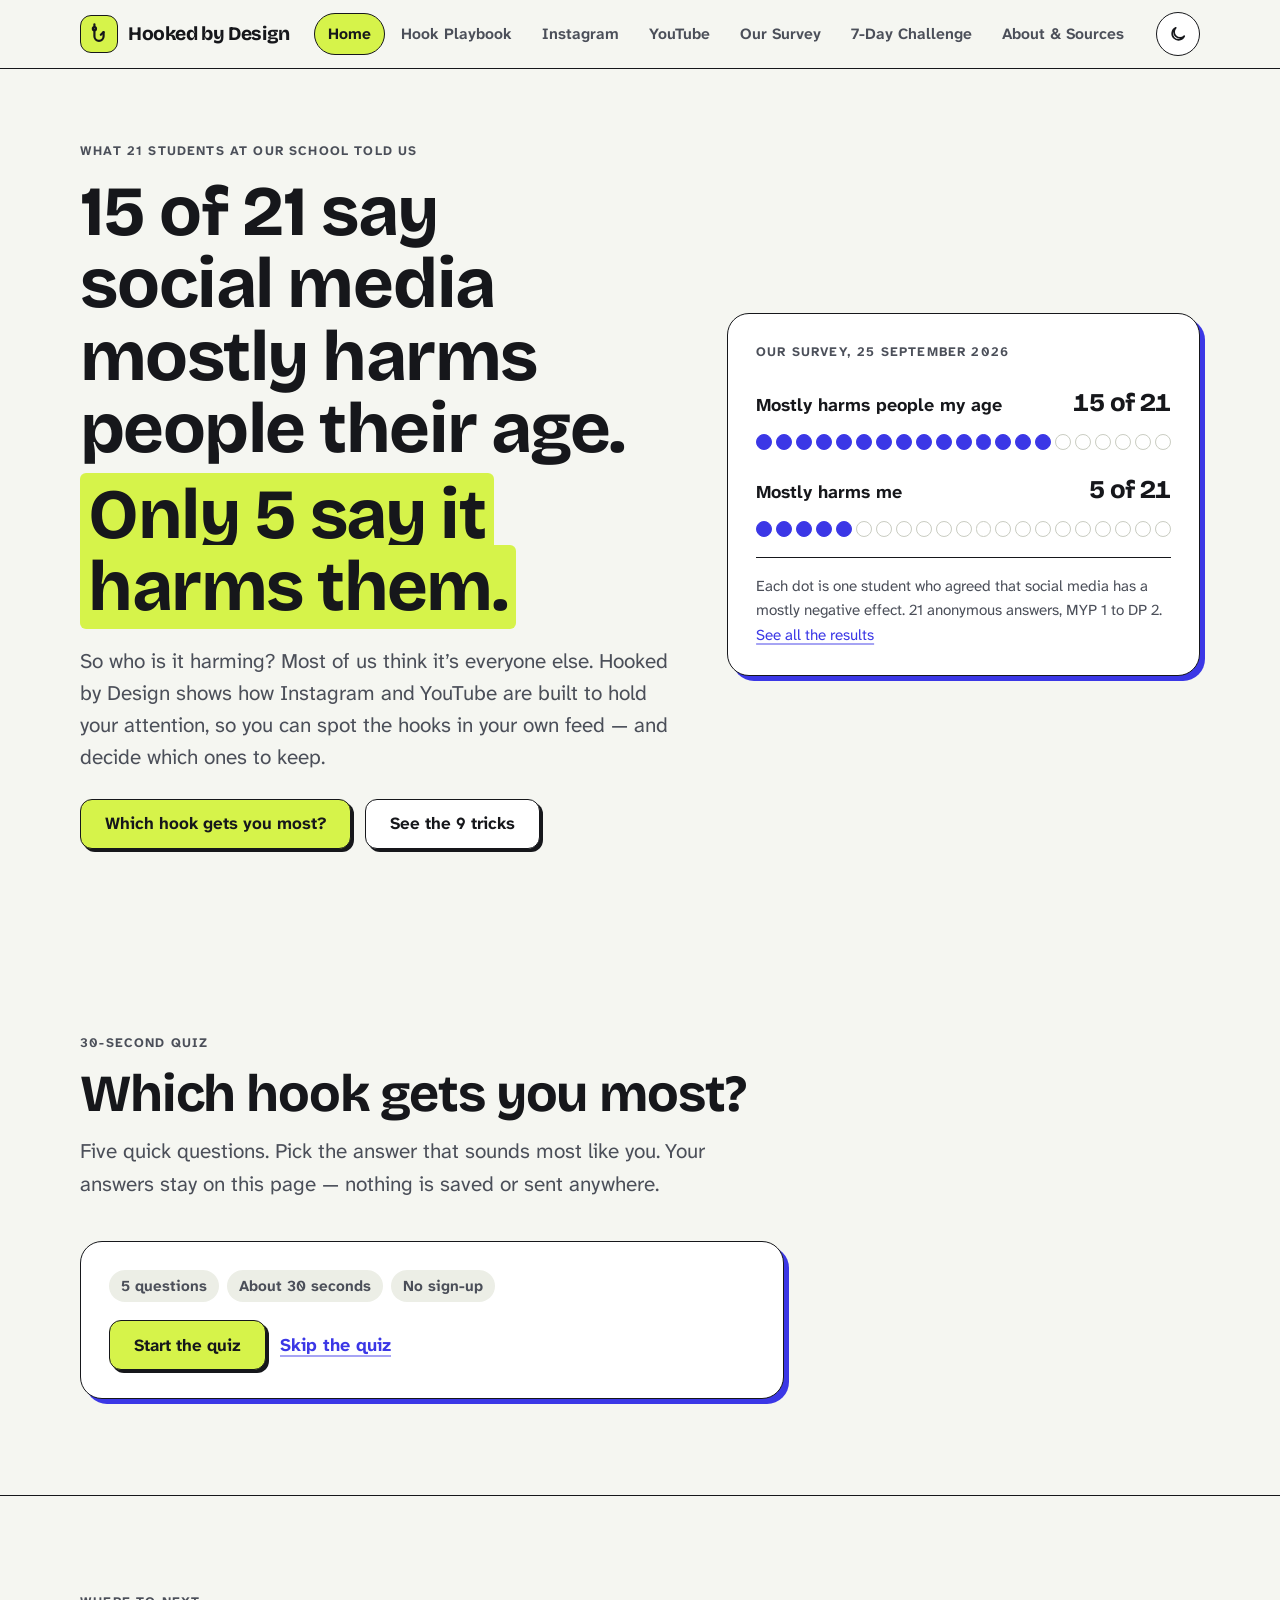
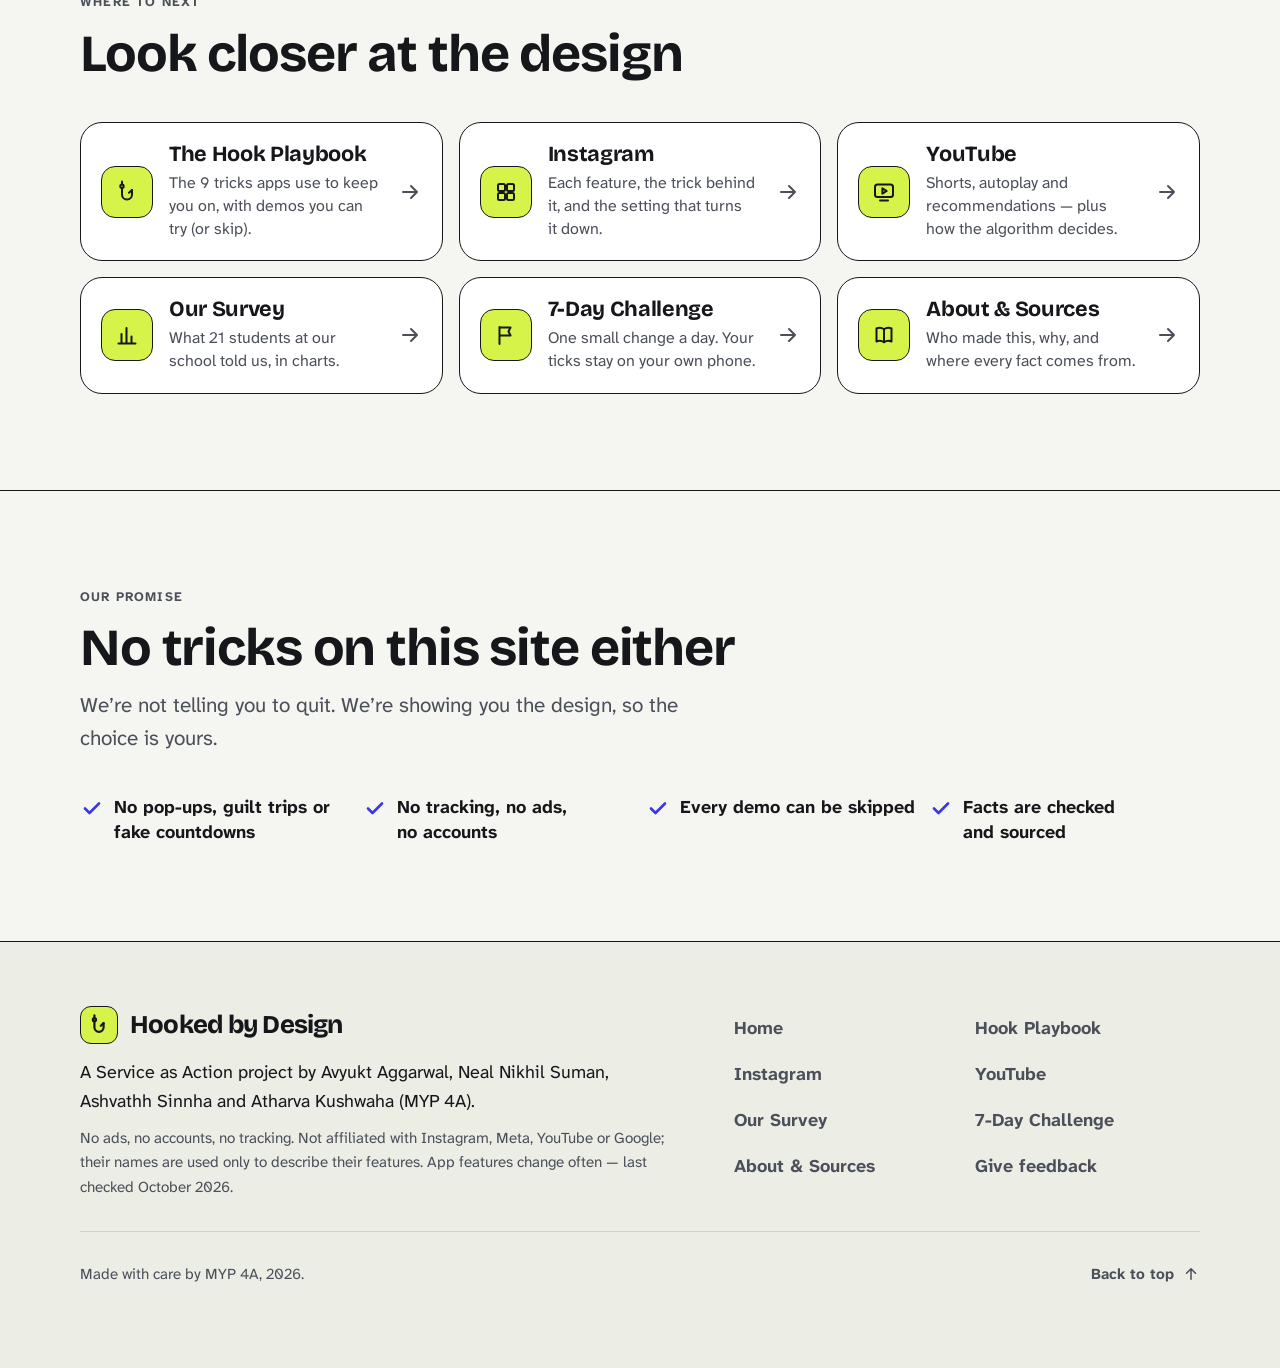
==== commit 4cee6fc9: "Add a short anonymous feedback form and a developer page - feedback.html: four quick questions (stud" ====
--- a/index.html
+++ b/index.html
@@ -274,6 +274,7 @@
           <li><a href="survey.html">Our Survey</a></li>
           <li><a href="challenge.html">7-Day Challenge</a></li>
           <li><a href="about.html">About &amp; Sources</a></li>
+          <li><a href="feedback.html">Give feedback</a></li>
       </ul>
     </nav>
   </div>
--- a/assets/css/style.css
+++ b/assets/css/style.css
@@ -63,6 +63,7 @@
   --dot-off: #c9ccc1;
   --bar: #3b37e6;
   --focus: #3b37e6;
+  --error: #b3261e;
 
   /* Offset shadows: small and solid, never blurry */
   --offset: #16171b;
@@ -130,6 +131,7 @@
   --dot-off: #4a4e58;
   --bar: #9491ff;
   --focus: #c3c1ff;
+  --error: #ff8a80;
 
   --offset: #d6f34a;
   --offset-card: #4b47d6;
@@ -906,12 +908,8 @@
   color: var(--ink);
 }
 
-.callout a {
+.callout a:not(.btn) {
   color: var(--brand);
-}
-
-.callout .btn {
-  color: var(--ink);
 }
 
 /* ---------- Home: hero finding ---------- */
@@ -3780,19 +3778,284 @@
   font-weight: 800;
 }
 
-/* Until the real form link is pasted into about.html, the button hides itself and this note shows. */
-.feedback-soon {
-  display: none;
+/* ---------- Feedback form ---------- */
+
+.feedback-form {
+  display: grid;
+  gap: 28px;
+  max-width: 44rem;
+}
+
+.q {
+  display: grid;
+  gap: 10px;
+  min-width: 0;
+  margin: 0;
+  padding: 0;
+  border: 0;
+}
+
+.q legend,
+.q-label {
+  padding: 0;
+  margin-bottom: 10px;
+  font-family: var(--display);
+  font-weight: 720;
+  font-size: 1.3rem;
+  letter-spacing: -0.01em;
+  line-height: 1.2;
+}
+
+.q-label .muted {
+  font-family: var(--body);
+  font-weight: 400;
+  font-size: 1rem;
+  letter-spacing: 0;
+}
+
+.choices {
+  display: flex;
+  flex-wrap: wrap;
+  gap: 10px;
+}
+
+.choice {
+  position: relative;
+  display: inline-flex;
+}
+
+/* The real radio button stays for keyboards and screen readers; the pill is what you see */
+.choice input {
+  position: absolute;
+  width: 1px;
+  height: 1px;
+  opacity: 0;
+}
+
+.choice > span {
+  display: inline-flex;
+  align-items: center;
+  justify-content: center;
+  min-height: 48px;
+  padding: 8px 18px;
+  border: 1.5px solid var(--ink);
+  border-radius: 999px;
+  background: var(--card);
+  font-weight: 700;
+  cursor: pointer;
+  transition: background-color 0.2s ease, box-shadow 0.2s ease;
+}
+
+.choice:hover > span {
+  background: var(--sunk);
+}
+
+.choice input:checked + span {
+  background: var(--mark);
+  color: var(--on-mark);
+  box-shadow: 2px 2px 0 var(--offset);
+}
+
+.choice input:focus-visible + span {
+  outline: 3px solid var(--focus);
+  outline-offset: 3px;
+}
+
+.scale {
+  flex-wrap: nowrap;
+  max-width: 320px;
+}
+
+.scale .choice {
+  flex: 1;
+}
+
+.scale .choice > span {
+  width: 100%;
+  padding: 8px 0;
+  border-radius: 12px;
+  font-family: var(--display);
+  font-weight: 800;
+  font-size: 1.2rem;
+}
+
+.scale-ends {
+  display: flex;
+  justify-content: space-between;
+  max-width: 320px;
+  font-size: 0.85rem;
   font-weight: 700;
   color: var(--ink-2);
 }
 
-[data-feedback-link][href*="REPLACE"] {
+.q-error {
+  font-weight: 700;
+  color: var(--error);
+}
+
+.q-error:empty {
   display: none;
 }
 
-[data-feedback-link][href*="REPLACE"] + .feedback-soon {
+.has-error .choice > span {
+  border-color: var(--error);
+}
+
+.q textarea {
+  width: 100%;
+  min-height: 110px;
+  padding: 12px 14px;
+  border: 1.5px solid var(--ink);
+  border-radius: 12px;
+  background: var(--card);
+  color: var(--ink);
+  font: inherit;
+  resize: vertical;
+}
+
+/* A trap for spam bots: hidden from people */
+.hp {
+  position: absolute;
+  left: -9999px;
+  width: 1px;
+  height: 1px;
+  overflow: hidden;
+}
+
+.thanks,
+.send-error {
+  display: none;
+}
+
+.thanks:target,
+.thanks.is-shown {
+  display: grid;
+  gap: 12px;
+  max-width: 44rem;
+}
+
+.send-error:target {
   display: block;
+  max-width: 44rem;
+  margin-top: 20px;
+}
+
+.feedback-form:has(~ .thanks:target) {
+  display: none;
+}
+
+@media (forced-colors: active) {
+  .choice input:checked + span {
+    outline: 3px solid CanvasText;
+    outline-offset: 2px;
+  }
+}
+
+/* ---------- Developer page (admin.html) ---------- */
+
+.admin-login {
+  display: grid;
+  gap: 16px;
+  max-width: 26rem;
+}
+
+.admin-login .field input {
+  width: 100%;
+}
+
+.admin-results {
+  display: grid;
+  grid-template-columns: minmax(0, 1fr);
+  gap: 20px;
+}
+
+.admin-stats {
+  list-style: none;
+  padding: 0;
+  display: grid;
+  gap: 12px;
+  grid-template-columns: repeat(auto-fit, minmax(min(190px, 100%), 1fr));
+}
+
+.admin-stats li {
+  padding: 14px 16px;
+  border: 1.5px solid var(--ink);
+  border-radius: var(--r);
+  background: var(--card);
+  font-weight: 700;
+  color: var(--ink-2);
+}
+
+.admin-stats b {
+  display: block;
+  font-family: var(--display);
+  font-size: 1.9rem;
+  line-height: 1.15;
+  color: var(--ink);
+}
+
+/* position: relative keeps the hidden "Delete" heading inside the scrolling box */
+.table-wrap {
+  position: relative;
+  overflow-x: auto;
+  border: 1.5px solid var(--ink);
+  border-radius: var(--r);
+  background: var(--card);
+}
+
+.admin-table {
+  width: 100%;
+  border-collapse: collapse;
+  font-size: 0.98rem;
+}
+
+.admin-table th,
+.admin-table td {
+  padding: 10px 14px;
+  border-bottom: 1px solid var(--hair);
+  text-align: left;
+  vertical-align: top;
+}
+
+.admin-table th {
+  background: var(--sunk);
+  color: var(--ink-2);
+  font-size: 0.78rem;
+  letter-spacing: 0.08em;
+  text-transform: uppercase;
+  white-space: nowrap;
+}
+
+.admin-table tr:last-child td {
+  border-bottom: 0;
+}
+
+.admin-table td:first-child {
+  white-space: nowrap;
+}
+
+.admin-table .comment {
+  min-width: 16rem;
+  white-space: pre-wrap;
+}
+
+.admin-table .empty {
+  color: var(--ink-2);
+}
+
+.delete-btn {
+  min-height: 36px;
+  padding: 4px 12px;
+  border: 1.5px solid var(--ink);
+  border-radius: 8px;
+  background: var(--card);
+  color: var(--ink);
+  font-weight: 700;
+  cursor: pointer;
+}
+
+.delete-btn:hover {
+  background: var(--sunk);
 }
 
 /* ---------- 404 page ---------- */
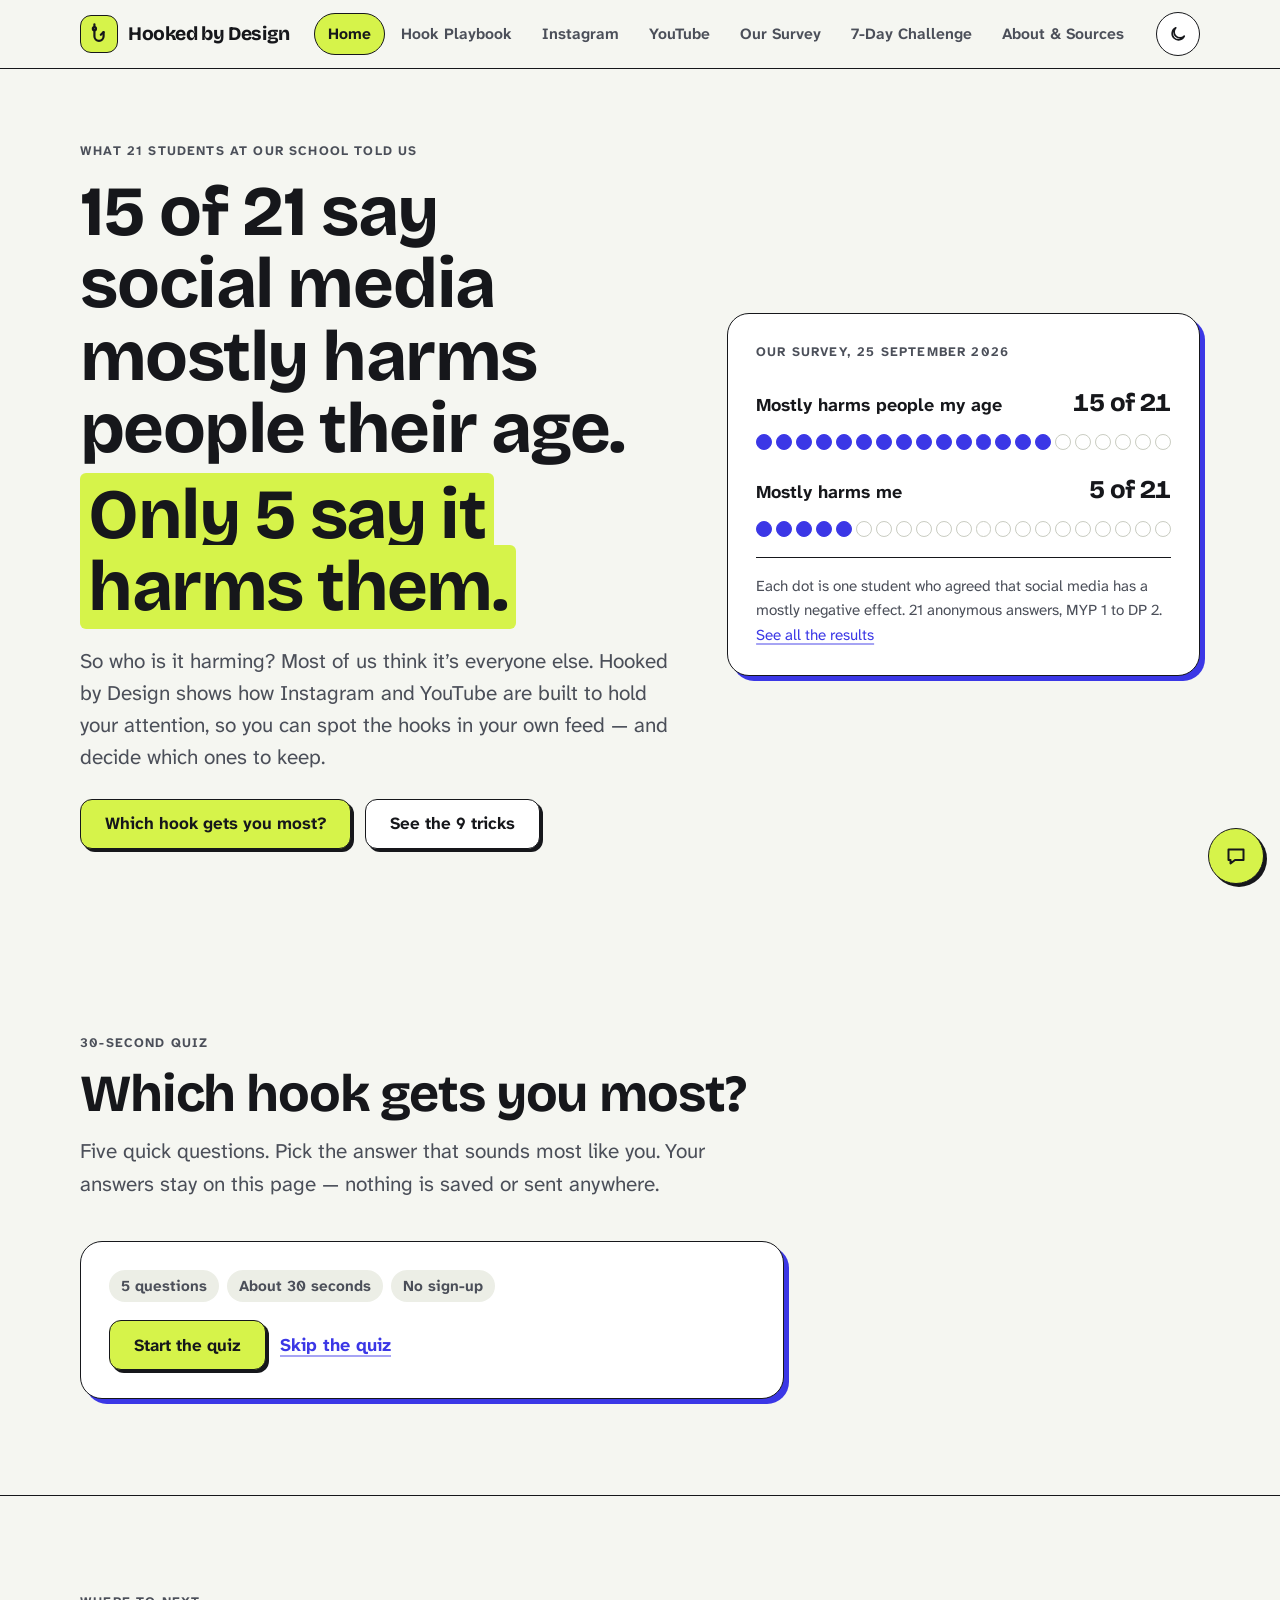
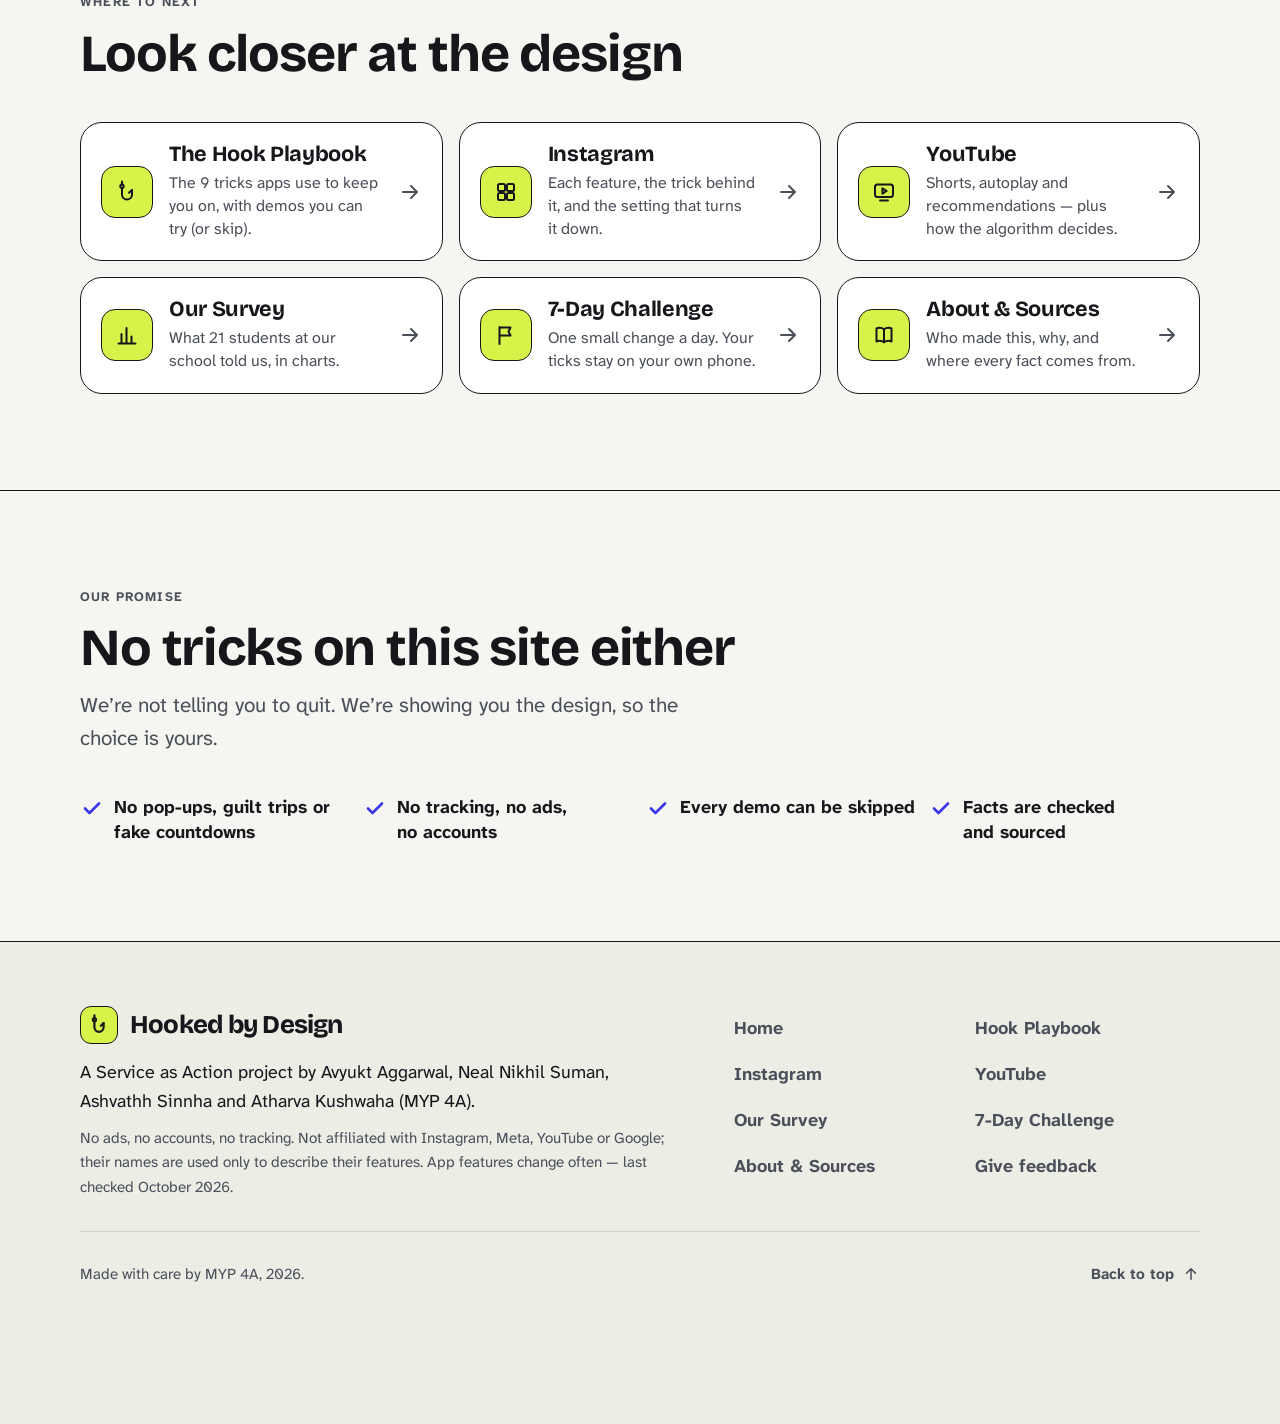
==== commit 4e63c1ea: "Add a round feedback button in the bottom-right corner - A small lime circle with a speech-bubble ic" ====
--- a/index.html
+++ b/index.html
@@ -283,5 +283,6 @@
     <a class="to-top" href="#top">Back to top <svg class="icon" aria-hidden="true"><use href="#i-arrow-up"/></svg></a>
   </div>
 </footer>
+<aside aria-label="Feedback"><a class="fab" href="feedback.html"><svg class="icon" aria-hidden="true"><use href="#i-comment"/></svg><span class="fab-label">Give feedback</span></a></aside>
 </body>
 </html>
--- a/assets/css/style.css
+++ b/assets/css/style.css
@@ -3951,6 +3951,135 @@
   }
 }
 
+/* The round feedback button in the bottom-right corner.
+   It's a plain link, so it works without JavaScript. On hover or keyboard
+   focus it opens up to show its label. It pings twice when it arrives and
+   then stays still: no endless animation. */
+.fab {
+  position: fixed;
+  right: calc(16px + env(safe-area-inset-right, 0px));
+  bottom: calc(16px + env(safe-area-inset-bottom, 0px));
+  z-index: 30;
+  display: inline-flex;
+  align-items: center;
+  height: 56px;
+  min-width: 56px;
+  padding: 0 15px;
+  border: 1.5px solid var(--ink);
+  border-radius: 999px;
+  background: var(--mark);
+  color: var(--on-mark);
+  box-shadow: 3px 3px 0 var(--ink);
+  font-weight: 700;
+  text-decoration: none;
+  view-transition-name: feedback-button;
+  transition: transform 0.25s var(--ease-out), box-shadow 0.25s var(--ease-out);
+}
+
+.fab .icon {
+  width: 24px;
+  height: 24px;
+  flex: none;
+}
+
+.fab-label {
+  max-width: 0;
+  overflow: hidden;
+  white-space: nowrap;
+  opacity: 0;
+  transition: max-width 0.35s var(--ease-out), opacity 0.2s ease, margin 0.35s var(--ease-out);
+}
+
+.fab:hover,
+.fab:focus-visible {
+  transform: translate(-1px, -1px);
+  box-shadow: 4px 4px 0 var(--ink);
+  text-decoration: none;
+}
+
+.fab:hover .fab-label,
+.fab:focus-visible .fab-label {
+  max-width: 9em;
+  margin-left: 10px;
+  opacity: 1;
+}
+
+.fab:active {
+  transform: translate(2px, 2px);
+  box-shadow: 1px 1px 0 var(--ink);
+}
+
+.fab::after {
+  content: "";
+  position: absolute;
+  inset: -1.5px;
+  border: 2px solid var(--ink);
+  border-radius: inherit;
+  opacity: 0;
+  pointer-events: none;
+}
+
+@keyframes fab-in {
+  0% {
+    opacity: 0;
+    transform: scale(0.2) rotate(-45deg);
+  }
+  70% {
+    opacity: 1;
+    transform: scale(1.1) rotate(6deg);
+  }
+}
+
+@keyframes fab-wiggle {
+  20%,
+  60% {
+    transform: rotate(-12deg);
+  }
+  40%,
+  80% {
+    transform: rotate(12deg);
+  }
+}
+
+@keyframes fab-peek {
+  12%,
+  85% {
+    max-width: 9em;
+    margin-left: 10px;
+    opacity: 1;
+  }
+}
+
+/* On the home page (where people arrive) it pops in, pings twice and shows
+   its label for a moment. On other pages it just sits there quietly. */
+@media (prefers-reduced-motion: no-preference) {
+  body:has(.home-hero) .fab {
+    animation: fab-in 0.7s var(--ease-spring) 1.2s backwards;
+  }
+
+  body:has(.home-hero) .fab::after {
+    animation: ping 1.4s ease-out 2.1s 2;
+  }
+
+  body:has(.home-hero) .fab-label {
+    animation: fab-peek 3.4s var(--ease-out) 2.1s;
+  }
+
+  .fab:hover .icon {
+    animation: fab-wiggle 0.6s ease-in-out;
+  }
+}
+
+.theme-switching .fab {
+  view-transition-name: none;
+}
+
+@media print {
+  .fab {
+    display: none;
+  }
+}
+
 /* ---------- Developer page (admin.html) ---------- */
 
 .admin-login {
@@ -4096,7 +4225,8 @@
   border-top: 1.5px solid var(--line);
   background: var(--paper-2);
   color: var(--ink);
-  padding: clamp(44px, 6vw, 64px) 0 clamp(48px, 6vw, 72px);
+  /* Extra room at the bottom so the round feedback button never covers "Back to top" */
+  padding: clamp(44px, 6vw, 64px) 0 calc(clamp(48px, 6vw, 72px) + 56px);
 }
 
 .site-footer a {
